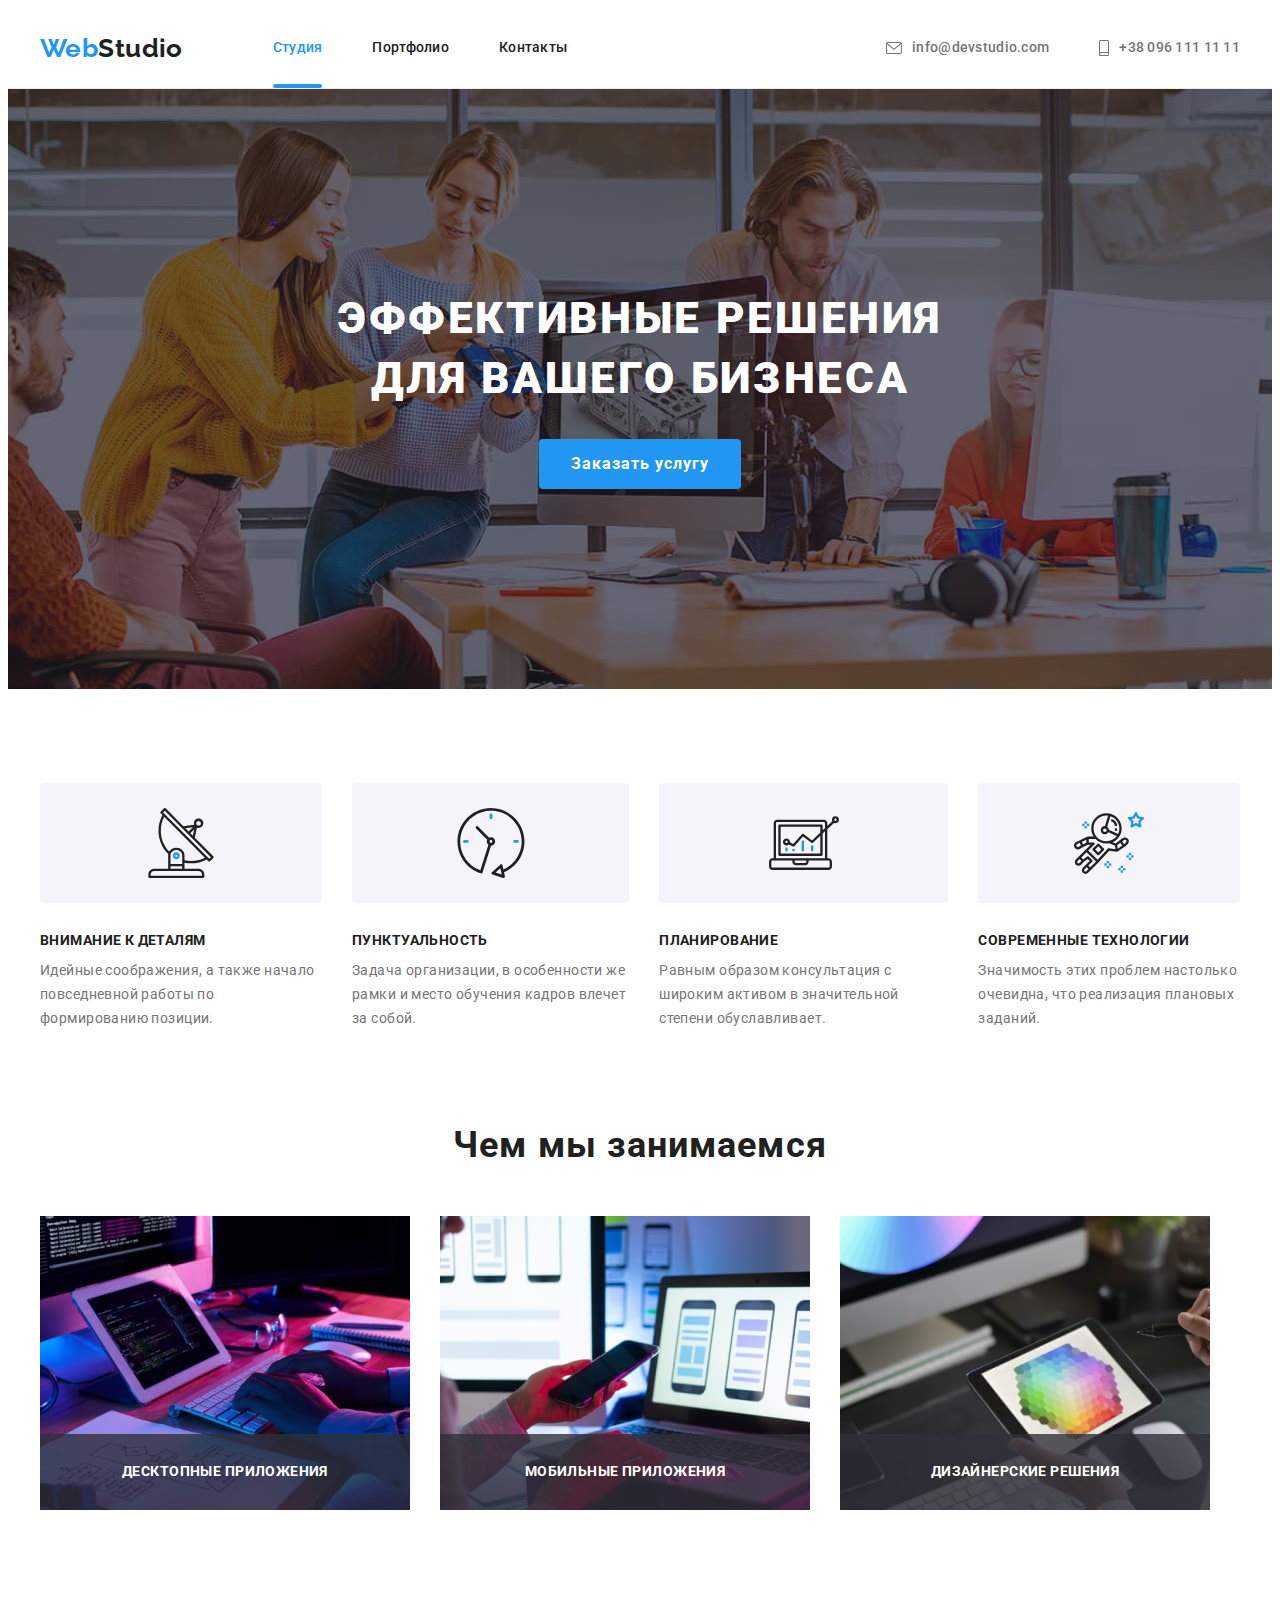
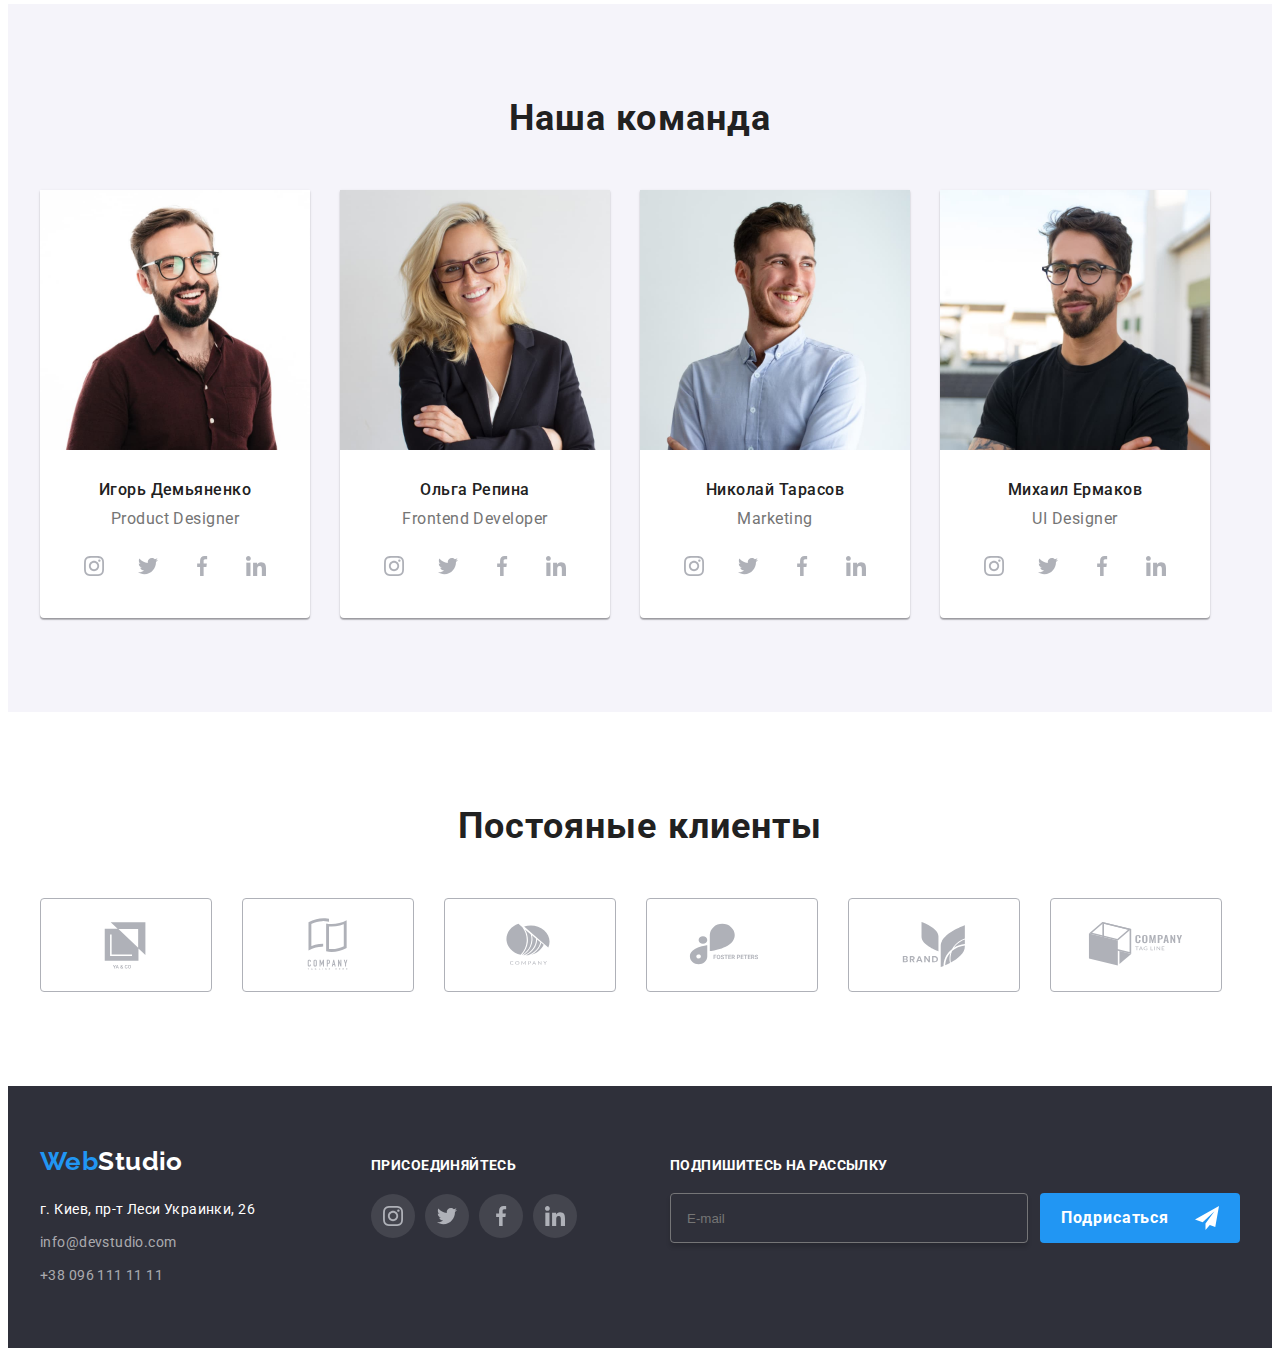
==== index.html @ 104483af "Updated SASS" ====
<!DOCTYPE html>
<html lang="ru">

<head>
	<link rel="preconnect" href="https://fonts.googleapis.com" />
	<link rel="preconnect" href="https://fonts.gstatic.com" crossorigin />
	<link href="https://fonts.googleapis.com/css2?family=Raleway:wght@700&family=Roboto:wght@400;500;700;900&display=swap"
		rel="stylesheet" />
	<meta charset="UTF-8" />
	<meta http-equiv="X-UA-Compatible" content="IE=edge" />
	<meta name="viewport" content="width=device-width, initial-scale=1.0" />
	<link rel="stylesheet" href="https://cdnjs.cloudflare.com/ajax/libs/modern-normalize/1.1.0/modern-normalize.min.css"
		integrity="sha512-wpPYUAdjBVSE4KJnH1VR1HeZfpl1ub8YT/NKx4PuQ5NmX2tKuGu6U/JRp5y+Y8XG2tV+wKQpNHVUX03MfMFn9Q=="
		crossorigin="anonymous" referrerpolicy="no-referrer" />
	<title>WebStudio</title>
	<link rel="stylesheet" href="./css/main.min.css">
</head>

<body>
	<div class="wrapper">
		<header class="header">
			<div class="container header-container">
				<nav class="nav">
					<a class="logo" href="./index.html" lang="en"><span class="accent">Web</span>Studio</a>
					<ul class="nav-list list">
						<li class="nav-item"><a href="./index.html" class="nav-link link current">Студия</a></li>
						<li class="nav-item"><a href="./portfolio.html" class="nav-link link">Портфолио</a></li>
						<li class="nav-item"><a href="" class="nav-link link">Контакты</a></li>
					</ul>
				</nav>
				<ul class="contact-list list">
					<li class="contact-item">


						<a href="mailto:info@devstudio.com" class="contact-link link">
							<svg class="icon icon-contact icon-contact-envelope">
								<use href="./img/SVG/symbol-defs.svg#icon-envelope"></use>
							</svg>
							info@devstudio.com</a>


					</li>
					<li class="contact-item">

						<a href="tel:+380961111111" class="contact-link link">
							<svg class="icon icon-contact icon-contact-smartphone">
								<use href="./img/SVG/symbol-defs.svg#icon-smartphone"></use>
							</svg>
							+38 096 111 11 11</a>


					</li>
				</ul>
			</div>
		</header>
		<main>
			<section class="hero ">
				<h1 class="hero-title">Эффективные решения
					для вашего бизнеса</h1>
				<button type="button" class="hero-button" data-modal-open>Заказать услугу</button>
			</section>
			<section class=" section">
				<div class="container">
					<h2 class="advantages-title visually-hidden">Наши преимущества</h2>
					<ul class="list advantages-list">
						<li class="advantages-item">
							<div class="advantages-icon-container">
								<svg class="icon icon-advantages">
									<use href="./img/SVG/symbol-defs.svg#icon-antenna-1"></use>
								</svg>
							</div>
							<h3 class="advantages-item-title">Внимание к деталям</h3>
							<p class="advantages-text">
								Идейные соображения, а также начало повседневной работы по формированию позиции.
							</p>
						</li>
						<li class="advantages-item">
							<div class="advantages-icon-container">
								<svg class="icon icon-advantages">
									<use href="./img/SVG/symbol-defs.svg#icon-clock-1"></use>
								</svg>
							</div>
							<h3 class="advantages-item-title">Пунктуальность</h3>
							<p class="advantages-text">
								Задача организации, в особенности же рамки и место обучения кадров влечет за собой.
							</p>
						</li>
						<li class="advantages-item">
							<div class="advantages-icon-container">
								<svg class="icon icon-advantages">
									<use href="./img/SVG/symbol-defs.svg#icon-diagram-1"></use>
								</svg>
							</div>
							<h3 class="advantages-item-title">Планирование</h3>
							<p class="advantages-text">
								Равным образом консультация с широким активом в значительной степени обуславливает.
							</p>
						</li>
						<li class="advantages-item">
							<div class="advantages-icon-container">
								<svg class="icon icon-advantages">
									<use href="./img/SVG/symbol-defs.svg#icon-astronaut-1"></use>
								</svg>
							</div>
							<h3 class="advantages-item-title">Современные технологии</h3>
							<p class="advantages-text">
								Значимость этих проблем настолько очевидна, что реализация плановых заданий.
							</p>
						</li>
					</ul>
				</div>
			</section>
			<section class="ocupation section">
				<div class="container">
					<h2 class="ocupation-title">Чем мы занимаемся</h2>
					<ul class="ocupation-list list">
						<li class="ocupation-item-title">
							<a href="#!" class="ocupation-link"><img src="./img/img1.jpg" alt="Работает за компютером"
									width="370" /></a>
							<p class="ocupation-link-text">Десктопные приложения</p>
						</li>
						<li class="ocupation-item-title">
							<a href="#!" class="ocupation-link"><img src="./img/img2.jpg" alt="Выбирает дизайн мобильного приложения"
									width="370" /></a>
							<p class="ocupation-link-text">Мобильные приложения</p>

						</li>
						<li class="ocupation-item-title">
							<a href="#!" class="ocupation-link"><img src="./img/img3.jpg" alt="Выбирает цвет в палитре"
									width="370" /></a>
							<p class="ocupation-link-text">Дизайнерские решения</p>

						</li>
					</ul>
				</div>
			</section>
			<section class="team section">
				<div class="container ">
					<h2 class="team-title">Наша команда</h2>
					<ul class="team-list list">
						<li class="team-item">
							<img src="./img/ihor.jpg" alt="Фото Игоря Демьяненко" width="270" />
							<div class="team-item-text-container">
								<h3 class="team-item-title">Игорь Демьяненко</h3>
								<p class="team-item-text">Product Designer</p>
								<ul class="social-links-list">
									<li class="social-links-item">
										<a href="#!" class="social-link">
											<svg class="icon icon-social-links" width=" 20" height="20">
												<use href="./img/SVG/symbol-defs.svg#icon-instagram-1"></use>
											</svg>
										</a>
									</li>
									<li class="social-links-item">
										<a href="#!" class="social-link">
											<svg class="icon icon-social-links" width=" 20" height="20">
												<use href="./img/SVG/symbol-defs.svg#icon-twitter-1"></use>
											</svg>
										</a>
									</li>
									<li class="social-links-item">
										<a href="#!" class="social-link">
											<svg class="icon icon-social-links" width=" 20" height="20">
												<use href="./img/SVG/symbol-defs.svg#icon-facebook-1"></use>
											</svg>
										</a>
									</li>
									<li class="social-links-item">
										<a href="#!" class="social-link">
											<svg class="icon icon-social-links" width=" 20" height="20">
												<use href="./img/SVG/symbol-defs.svg#icon-linkedin-1"></use>
											</svg>
										</a>
									</li>
								</ul>
							</div>
						</li>
						<li class="team-item">
							<img src="./img/olga.jpg" alt="Фото Ольги Репиной" width="270" />
							<div class="team-item-text-container">
								<h3 class="team-item-title">Ольга Репина</h3>
								<p class="team-item-text">Frontend Developer</p>
								<ul class="social-links-list">
									<li class="social-links-item">
										<a href="#!" class="social-link">
											<svg class="icon icon-social-links" width=" 20" height="20">
												<use href="./img/SVG/symbol-defs.svg#icon-instagram-1"></use>
											</svg>
										</a>
									</li>
									<li class="social-links-item">
										<a href="#!" class="social-link">
											<svg class="icon icon-social-links" width=" 20" height="20">
												<use href="./img/SVG/symbol-defs.svg#icon-twitter-1"></use>
											</svg>
										</a>
									</li>
									<li class="social-links-item">
										<a href="#!" class="social-link">
											<svg class="icon icon-social-links" width=" 20" height="20">
												<use href="./img/SVG/symbol-defs.svg#icon-facebook-1"></use>
											</svg>
										</a>
									</li>
									<li class="social-links-item">
										<a href="#!" class="social-link">
											<svg class="icon icon-social-links" width=" 20" height="20">
												<use href="./img/SVG/symbol-defs.svg#icon-linkedin-1"></use>
											</svg>
										</a>
									</li>
								</ul>
							</div>
						</li>
						<li class="team-item">
							<img src="./img/nikola.jpg" alt="Фото Николая Тарасова" width="270" />
							<div class="team-item-text-container">
								<h3 class="team-item-title">Николай Тарасов</h3>
								<p class="team-item-text">Marketing</p>
								<ul class="social-links-list">
									<li class="social-links-item">
										<a href="#!" class="social-link">
											<svg class="icon icon-social-links" width=" 20" height="20">
												<use href="./img/SVG/symbol-defs.svg#icon-instagram-1"></use>
											</svg>
										</a>
									</li>
									<li class="social-links-item">
										<a href="#!" class="social-link">
											<svg class="icon icon-social-links" width=" 20" height="20">
												<use href="./img/SVG/symbol-defs.svg#icon-twitter-1"></use>
											</svg>
										</a>
									</li>
									<li class="social-links-item">
										<a href="#!" class="social-link">
											<svg class="icon icon-social-links" width=" 20" height="20">
												<use href="./img/SVG/symbol-defs.svg#icon-facebook-1"></use>
											</svg>
										</a>
									</li>
									<li class="social-links-item">
										<a href="#!" class="social-link">
											<svg class="icon icon-social-links" width=" 20" height="20">
												<use href="./img/SVG/symbol-defs.svg#icon-linkedin-1"></use>
											</svg>
										</a>
									</li>
								</ul>
							</div>
						</li>
						<li class="team-item">
							<img src="./img/mihail.jpg" alt="Фото Михаила Ермакова" width="270" />
							<div class="team-item-text-container">
								<h3 class="team-item-title">Михаил Ермаков</h3>
								<p class="team-item-text">UI Designer</p>
								<ul class="social-links-list">
									<li class="social-links-item">
										<a href="#!" class="social-link">
											<svg class="icon icon-social-links" width=" 20" height="20">
												<use href="./img/SVG/symbol-defs.svg#icon-instagram-1"></use>
											</svg>
										</a>
									</li>
									<li class="social-links-item">
										<a href="#!" class="social-link">
											<svg class="icon icon-social-links" width=" 20" height="20">
												<use href="./img/SVG/symbol-defs.svg#icon-twitter-1"></use>
											</svg>
										</a>
									</li>
									<li class="social-links-item">
										<a href="#!" class="social-link">
											<svg class="icon icon-social-links" width=" 20" height="20">
												<use href="./img/SVG/symbol-defs.svg#icon-facebook-1"></use>
											</svg>
										</a>
									</li>
									<li class="social-links-item">
										<a href="#!" class="social-link">
											<svg class="icon icon-social-links" width=" 20" height="20">
												<use href="./img/SVG/symbol-defs.svg#icon-linkedin-1"></use>
											</svg>
										</a>
									</li>
								</ul>
							</div>
						</li>
					</ul>
				</div>
			</section>
			<section class="section clients">
				<div class="container">
					<h2 class="clients-title">Постояные клиенты</h2>
					<ul class="clients-list">
						<li class="clients-list-item">
							<a href="#!" class="clients-link">
								<svg class="icon icon-clients">
									<use href="./img/SVG/symbol-defs.svg#icon-Logo1"></use>
								</svg>
							</a>
						</li>
						<li class="clients-list-item">
							<a href="#!" class="clients-link">
								<svg class="icon icon-clients">
									<use href="./img/SVG/symbol-defs.svg#icon-Logo2"></use>
								</svg>
							</a>
						</li>
						<li class="clients-list-item">
							<a href="#!" class="clients-link">
								<svg class="icon icon-clients">
									<use href="./img/SVG/symbol-defs.svg#icon-Logo3"></use>
								</svg>
							</a>
						</li>
						<li class="clients-list-item">
							<a href="#!" class="clients-link">
								<svg class="icon icon-clients">
									<use href="./img/SVG/symbol-defs.svg#icon-Logo4"></use>
								</svg>
							</a>
						</li>
						<li class="clients-list-item">
							<a href="#!" class="clients-link">
								<svg class="icon icon-clients">
									<use href="./img/SVG/symbol-defs.svg#icon-Logo5"></use>
								</svg>
							</a>
						</li>
						<li class="clients-list-item">
							<a href="#!" class="clients-link">
								<svg class="icon icon-clients">
									<use href="./img/SVG/symbol-defs.svg#icon-Logo6"></use>
								</svg>
							</a>
						</li>
					</ul>
				</div>
			</section>
		</main>
		<footer class="footer">
			<div class="container footer-container">
				<div class="footer_contacts">
					<a class="logo" href="./index.html" lang="en"><span class="accent">Web</span><span
							class="footer-logo">Studio</span></a>
					<address class="address">
						<ul class="address-list list">
							<li class="address-item">
								<a href="https://goo.gl/maps/FFWDa3F11SiFwjZ78" target="_blank" rel="noopener nofollow"
									class="link address-link address-link-white">г. Киев, пр-т Леси Украинки, 26</a>
							</li>
							<li class="address-item">
								<a href="mailto:info@devstudio.com" class="link address-link">info@devstudio.com</a>
							</li>
							<li class="address-item">
								<a href="tel:+380961111111" class="link address-link">+38 096 111 11 11</a>
							</li>
						</ul>
					</address>
				</div>
				<div class="join">
					<h2 class="join-title">Присоединяйтесь</h2>
					<ul class="join-list">
						<li class="join-list-item ">
							<a href="#!" class="social-link">
								<svg class="icon icon-social-links" width=" 20" height="20">
									<use href="./img/SVG/symbol-defs.svg#icon-instagram-1"></use>
								</svg>
							</a>
						</li>
						<li class="join-list-item ">
							<a href="#!" class="social-link">
								<svg class="icon icon-social-links" width=" 20" height="20">
									<use href="./img/SVG/symbol-defs.svg#icon-twitter-1"></use>
								</svg>
							</a>
						</li>
						<li class="join-list-item ">
							<a href="#!" class="social-link">
								<svg class="icon icon-social-links" width=" 20" height="20">
									<use href="./img/SVG/symbol-defs.svg#icon-facebook-1"></use>
								</svg>
							</a>
						</li>
						<li class="join-list-item ">
							<a href="#!" class="social-link">
								<svg class="icon icon-social-links" width=" 20" height="20">
									<use href="./img/SVG/symbol-defs.svg#icon-linkedin-1"></use>
								</svg>
							</a>
						</li>
					</ul>
				</div>
				<div class="subscribe">
					<h4 class="subscribe_text">Подпишитесь на рассылку</h4>
					<form class="subscribe_form">
						<label class="subscribe_label">
							<input type="email" class="subscribe_input" name="email" placeholder="E-mail">
							<button submit="" class="subscribe_button"><span>Подрисаться</span>
								<svg class="subscribe_button-icon" width=" 24" height="24">
									<use href="./img/SVG/symbol-defs.svg#icon-icon-send"></use>
								</svg>
							</button>
						</label>
					</form>
				</div>
			</div>
		</footer>
		<div class="backdrop is-hidden" data-modal>
			<div class="modal">
				<button type="button" class="modal-button" data-modal-close>
					<svg class="close-modal" width="30" height="30">
						<use href="./img/SVG/symbol-defs.svg#icon-close-modal">
						</use>
					</svg>
				</button>
				<form class="modal_form">
					<h4 class="modal_title">Оставьте свои данные, мы вам перезвоним</h4>
					<ul class="modal_list">
						<li class="modal_item">
							<label class="modal_label">
								Имя
								<input type="text" class="modal_input" name="name">
								<svg class="modal_button-icon" width="18" height="18">
									<use href="./img/SVG/symbol-defs.svg#icon-person"></use>
								</svg>
							</label>
						</li>
						<li class="modal_item">
							<label class="modal_label">
								Телефон
								<input type="tel" class="modal_input" name="phone">
								<svg class="modal_button-icon" width="18" height="18">
									<use href="./img/SVG/symbol-defs.svg#icon-phone"></use>
								</svg>
							</label>
						</li>
						<li class="modal_item">
							<label class="modal_label">
								Почта
								<input type="email" class="modal_input " name="email">
								<svg class="modal_button-icon" width="18" height="18">
									<use href="./img/SVG/symbol-defs.svg#icon-email"></use>
								</svg>
							</label>
						</li>
						<li class="modal_item">
							<label class="modal_label">
								Комментарий
								<textarea class="modal_textarea" name="comment" cols="30" rows="10"
									placeholder="Введите текст"></textarea>
							</label>
						</li>
					</ul>
					<label class="modal_label-checkbox">
						<span class="checkbox_span">Соглашаюсь с рассылкой и принимаю <a
								href="https://docs.emmet.io/cheatsheet-a5.pdf" class="modal_link">Условия
								договора</a></span>
						<input type="checkbox" class="modal_checkbox">
						<span class="checkbox_icon">
						</span>
					</label>
					<div class="modal_submit-wrapper"><input class="modal_submit" type="submit" value="Отправить"></div>
				</form>
			</div>
		</div>
		<script src="./js/modal.js"></script>
	</div>
</body>

</html>
---- css/main.min.css ----
:root{--primary-text-color: #757575;--secondary-text-color: #ffffff;--title-text-color: #212121;--primary-bg-color: #ffffff;--secondary-bg-color: #f5f4fa;--footer-bg-color: #2f303a;--accent-color: #2196f3}.visually-hidden{position:absolute;width:1px;height:1px;margin:-1px;border:0;padding:0;white-space:nowrap;clip-path:inset(100%);clip:rect(0 0 0 0);overflow:hidden}h1,h2,h3,h4,p{margin:0}ul{list-style:none;margin:0;padding:0}img{display:block;max-width:100%;height:auto}body{font-family:Roboto, sans-serif;font-size:14px;line-height:1.71;letter-spacing:0.03em;background-color:var(--primary-bg-color);color:var(--primary-text-color)}.wrapper{min-height:100%;overflow:hidden;display:flex;flex-direction:column}.section{padding-bottom:94px;padding-top:94px}.container{width:1200px;padding:0 15px;margin:0 auto;box-sizing:content-box}.backdrop{position:fixed;top:0;left:0;width:100%;height:100%;background-color:rgba(0,0,0,0.2);opacity:1;transition:opacity 250ms cubic-bezier(0.4, 0, 0.2, 1)}.backdrop.is-hidden{opacity:0;pointer-events:none}.backdrop.is-hidden .modal{transform:translate(-50%, -50%) scale(1.2)}.modal{position:absolute;left:50%;top:50%;width:528px;padding:40px;box-shadow:0px 1px 3px rgba(0,0,0,0.12),0px 1px 1px rgba(0,0,0,0.14),0px 2px 1px rgba(0,0,0,0.2);border-radius:4px;background-color:var(--primary-bg-color);transform:translate(-50%, -50%) scale(1);transition:transform 250ms cubic-bezier(0.4, 0, 0.2, 1)}.modal-button{position:absolute;top:8px;right:8px;padding:0;border:none;font-size:0;border-radius:50%;cursor:pointer;stroke:black;stroke-opacity:0.1;background-color:white;transition:background-color 250ms cubic-bezier(0.4, 0, 0.2, 1)}.modal-button:hover,.modal-button:focus{stroke:black;stroke-opacity:0.1;background-color:var(--accent-color);box-shadow:0px 1px 3px rgba(0,0,0,0.12),0px 1px 1px rgba(0,0,0,0.14),0px 2px 1px rgba(0,0,0,0.2)}.modal_title{font-size:20px;line-height:1.15;text-align:center;letter-spacing:0.03em;color:var(--title-text-color);margin-bottom:12px}.modal_item:not(:last-child){margin-bottom:10px}.modal_label{position:relative;display:flex;flex-direction:column}.modal_input{height:40px;border:1px solid rgba(33,33,33,0.2);border-radius:4px;padding:11px;padding-left:40px;outline:none}.modal_label:focus-within .modal_button-icon{fill:var(--accent-color)}.modal_input:focus{border-color:var(--accent-color)}.modal_button-icon{position:absolute;left:12px;bottom:11px}.modal_textarea{resize:none;outline:none;height:120px;border:1px solid rgba(33,33,33,0.2);border-radius:4px;padding:12px 16px}.modal_textarea:focus{border-color:var(--accent-color)}.modal_list{margin-bottom:20px}.modal_link{text-decoration:none;color:var(--accent-color);cursor:pointer;transition:color 250ms cubic-bezier(0.4, 0, 0.2, 1)}.modal_link:hover,.modal_link:focus{color:#188ce8;text-decoration:underline}.modal_label-checkbox{position:relative;display:flex;flex-direction:row-reverse;justify-content:center;align-items:center;margin-bottom:30px}.modal_checkbox{-moz-appearance:none;-webkit-appearance:none;appearance:none}.checkbox_span{margin-left:10px;font-family:'Roboto';font-style:normal;font-weight:400;font-size:14px;line-height:24px;letter-spacing:0.03em;color:#757575}.checkbox_icon{width:15px;height:15px;border:2px solid black;border-radius:2px}.modal_checkbox:checked+.checkbox_icon{border:transparent;background-color:var(--accent-color);background-image:url(../img/SVG/SVG/icon_check.svg)}.modal_submit-wrapper{display:flex;justify-content:center}.modal_submit{font-family:'Roboto';font-style:normal;font-weight:700;font-size:16px;line-height:1.89;letter-spacing:0.06em;width:200px;border:none;color:white;border-radius:4px;padding:10px;text-align:center;transition:background-color 250ms cubic-bezier(0.4, 0, 0.2, 1);background-color:var(--accent-color);cursor:pointer}.modal_submit:focus,.modal_submit:hover{background-color:#188ce8}.logo{font-family:Raleway, sans-serif;font-weight:700;font-size:26px;line-height:1.19;text-decoration:none;color:var(--title-text-color)}.nav-item{position:relative}.current::after{position:absolute;bottom:0;content:'';display:block;height:4px;width:100%;border-radius:2px;background-color:var(--accent-color)}.accent{color:var(--accent-color)}.list{list-style:none}.link{text-decoration:none;color:var(--title-text-color)}.header{border-bottom:1px solid #ececec}.header-container{display:flex;justify-content:center}.nav,.nav-list,.contact-list{display:flex;align-items:center}.nav-list{margin-left:90px}.contact-list{margin-left:auto}.contact-item+.contact-item{margin-left:50px}.nav-item a{display:flex;padding-top:32px;padding-bottom:32px}.nav-item+.nav-item{margin-left:50px}.nav-link:hover,.nav-link:focus{color:var(--accent-color)}.icon-contact{margin-right:10px;fill:currentColor}.icon-contact-envelope{width:16px;height:12px}.icon-contact-smartphone{width:10px;height:16px}.contact-item::before:hover{fill:#188ce8}.contact-link{display:flex;align-items:center}.contact-link:hover,.contact-link:focus{color:var(--accent-color)}.nav-link.current{color:var(--accent-color)}.nav-link,.contact-link{font-weight:500;font-size:14px;line-height:1.14;letter-spacing:0.02em;color:var(--title-text-color);transition:color 250ms cubic-bezier(0.4, 0, 0.2, 1)}.contact-list a{font-weight:500;font-size:14px;line-height:1.14;letter-spacing:0.02em;color:var(--primary-text-color)}.hero{display:flex;flex-direction:column;justify-content:center;align-items:center;text-align:center;background-image:linear-gradient(rgba(47,48,58,0.4), rgba(47,48,58,0.4)),url(../img/Hero/hero-bg.jpg);background-repeat:no-repeat;background-size:cover;background-position:center;max-width:1600px;height:600px;margin-left:auto;margin-right:auto;background-color:var(--footer-bg-color)}.hero-title{width:696px;margin-bottom:30px;font-weight:900;font-size:44px;line-height:1.36;text-align:center;letter-spacing:0.06em;text-transform:uppercase;color:var(--secondary-text-color)}.hero-button{display:flex;font-family:Roboto, sans-serif;font-weight:700;font-size:16px;line-height:1.87;letter-spacing:0.06em;transition:background-color 250ms cubic-bezier(0.4, 0, 0.2, 1);background-color:var(--accent-color);color:var(--secondary-text-color);border-radius:4px;padding:10px 32px;border:transparent;cursor:pointer}.hero-button:focus,.hero-button:hover{background-color:#188ce8}.advantages-list{display:flex}.advantages-item+.advantages-item{margin-left:30px}.advantages-item-title{margin-bottom:10px;font-weight:700;font-size:14px;line-height:1.14;letter-spacing:0.03em;text-transform:uppercase;color:var(--title-text-color)}.icon-advantages{width:70px;height:70px}.advantages-icon-container{margin-bottom:30px;padding:25px auto;display:flex;height:120px;background-color:#f5f4fa;border-radius:4px;justify-content:center;align-items:center}.ocupation{padding-top:0}.ocupation-title{font-weight:700;font-size:36px;line-height:1.16;text-align:center;letter-spacing:0.03em;color:var(--title-text-color)}.ocupation-item-title{position:relative}.ocupation-link-text{position:absolute;bottom:0;width:100%;display:flex;justify-content:center;align-items:center;height:76px;font-weight:700;font-size:14px;line-height:1.14;letter-spacing:0.03em;text-transform:uppercase;color:var(--secondary-text-color);background-color:rgba(47,48,58,0.8)}.ocupation-list{display:flex;margin-top:50px}.ocupation-item-title+.ocupation-item-title{margin-left:30px}.team{background-color:var(--secondary-bg-color)}.team-title{color:var(--title-text-color);font-weight:700;font-size:36px;line-height:1.16;text-align:center;letter-spacing:0.03em}.team-list{display:flex;margin-top:50px}.team-item{background-color:#fff;box-shadow:0px 1px 3px rgba(0,0,0,0.12),0px 1px 1px rgba(0,0,0,0.14),0px 2px 1px rgba(0,0,0,0.2);border-radius:0px 0px 4px 4px}.team-item-text-container{padding-top:30px;padding-bottom:30px}.team-item+.team-item{margin-left:30px}.team-item-title{color:var(--title-text-color);font-weight:500;font-size:16px;line-height:1.19;letter-spacing:0.03em;text-align:center}.team-item-text{margin-top:10px;font-size:16px;line-height:1.19;letter-spacing:0.03em;text-align:center}.social-links-list{display:flex;margin-top:16px;justify-content:center}.social-links-item+.social-links-item{margin-left:10px}.social-link{font-size:0;display:flex;justify-content:center;align-items:center;border-radius:50%;width:44px;height:44px;fill:#afb1b8;transition:fill 250ms cubic-bezier(0.4, 0, 0.2, 1),background-color 250ms cubic-bezier(0.4, 0, 0.2, 1)}.social-link:hover,.social-link:focus{background-color:var(--accent-color);fill:#ffffff}.clients-list{display:flex;margin-top:50px}.clients-list-item{align-items:center;justify-content:center}.clients-list-item+.clients-list-item{margin-left:30px}.clients-link{display:flex;justify-content:center;align-items:center;fill:#afb1b8;width:170px;height:92px;border:1px solid #afb1b8;border-radius:4px;transition:border 250ms cubic-bezier(0.4, 0, 0.2, 1),fill 250ms cubic-bezier(0.4, 0, 0.2, 1)}.clients-link:hover,.clients-link:focus{border:1px solid #2196f3;fill:var(--accent-color)}.clients-title{color:var(--title-text-color);font-weight:700;font-size:36px;line-height:1.16;text-align:center;letter-spacing:0.03em}.icon-clients{width:106px;height:60px}.footer{background-color:var(--footer-bg-color);padding:60px 0}.footer-logo{color:var(--secondary-text-color)}.footer_contacts{flex-grow:1}.footer-container{display:flex;align-items:baseline}.join{margin-left:70px}.join-title{font-weight:700;font-size:14px;line-height:1.14;letter-spacing:0.03em;text-transform:uppercase;color:var(--secondary-text-color)}.join-list{display:flex;margin-top:20px}.join-list-item+.join-list-item{margin-left:10px}.join-list-item{font-size:0;display:flex;justify-content:center;align-items:center;border-radius:50%;width:44px;height:44px;background-color:rgba(255,255,255,0.1)}.address{margin-top:20px}.address-list{display:flex;flex-direction:column}.address-item+.address-item{margin-top:9px}.address a{font-style:normal}.address-link{color:rgba(255,255,255,0.6);transition:color 250ms cubic-bezier(0.4, 0, 0.2, 1)}.address-link:hover,.address-link:focus{color:var(--accent-color)}.address-link-white{color:var(--secondary-text-color)}.subscribe{margin-left:93px}.subscribe_text{line-height:16px;letter-spacing:0.03em;text-transform:uppercase;color:#ffffff;margin-bottom:20px}.subscribe_label{position:relative;display:flex;width:570px;height:50px;fill:#ffffff}.subscribe_input{border-radius:4px;background-color:transparent;padding:15px 16px;border:1px solid rgba(138,138,138,0.767);flex:1 0 auto;box-shadow:0px 4px 4px rgba(0,0,0,0.15);color:#ffffff}.subscribe_button{display:flex;align-items:center;text-align:center;justify-content:space-evenly;font-family:'Roboto';font-style:normal;font-weight:700;font-size:16px;line-height:1.88;letter-spacing:0.06em;padding:10px;min-width:200px;border-radius:4px;border:none;margin-left:12px;color:#ffffff;background-color:var(--accent-color);transition:color 250ms cubic-bezier(0.4, 0, 0.2, 1)}.subscribe_button:hover,.subscribe_button:hover{background-color:#188ce8}.subscribe_button-icon{margin-left:15px}
/*# sourceMappingURL=main.min.css.map */
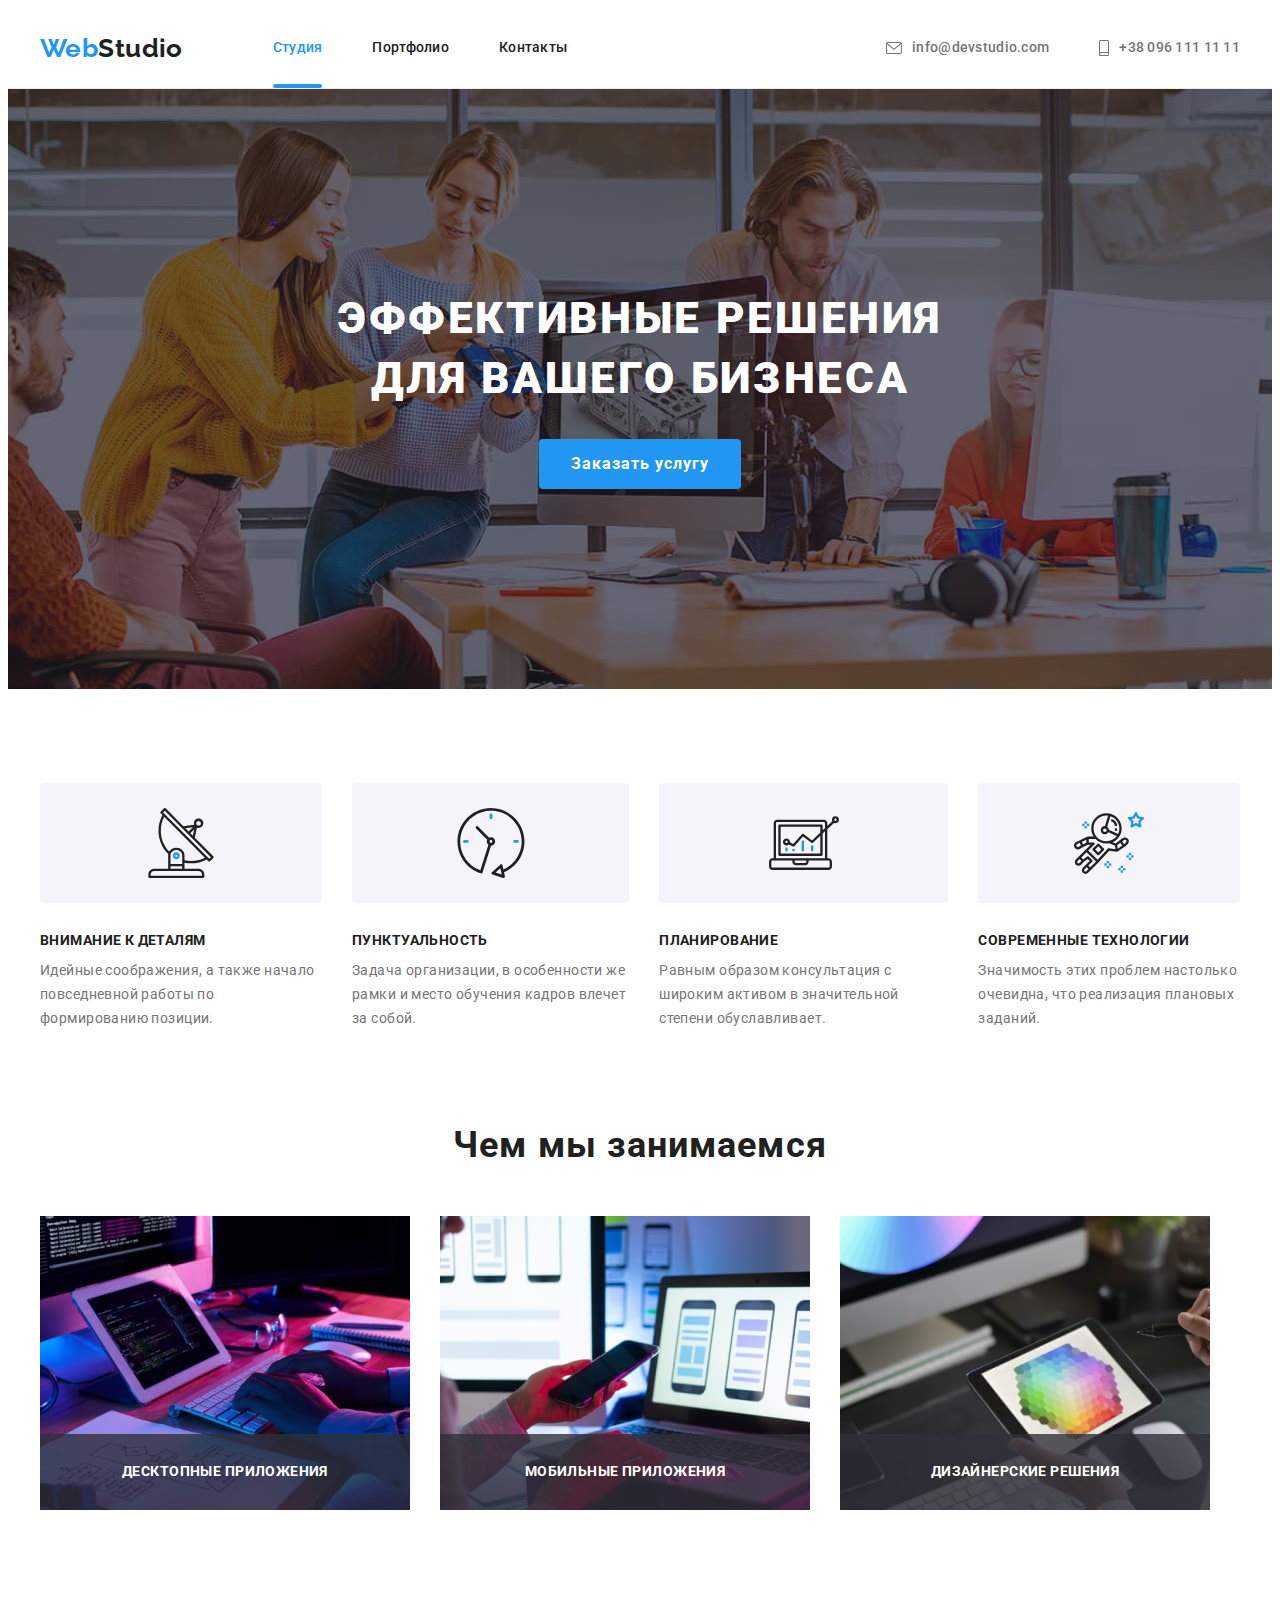
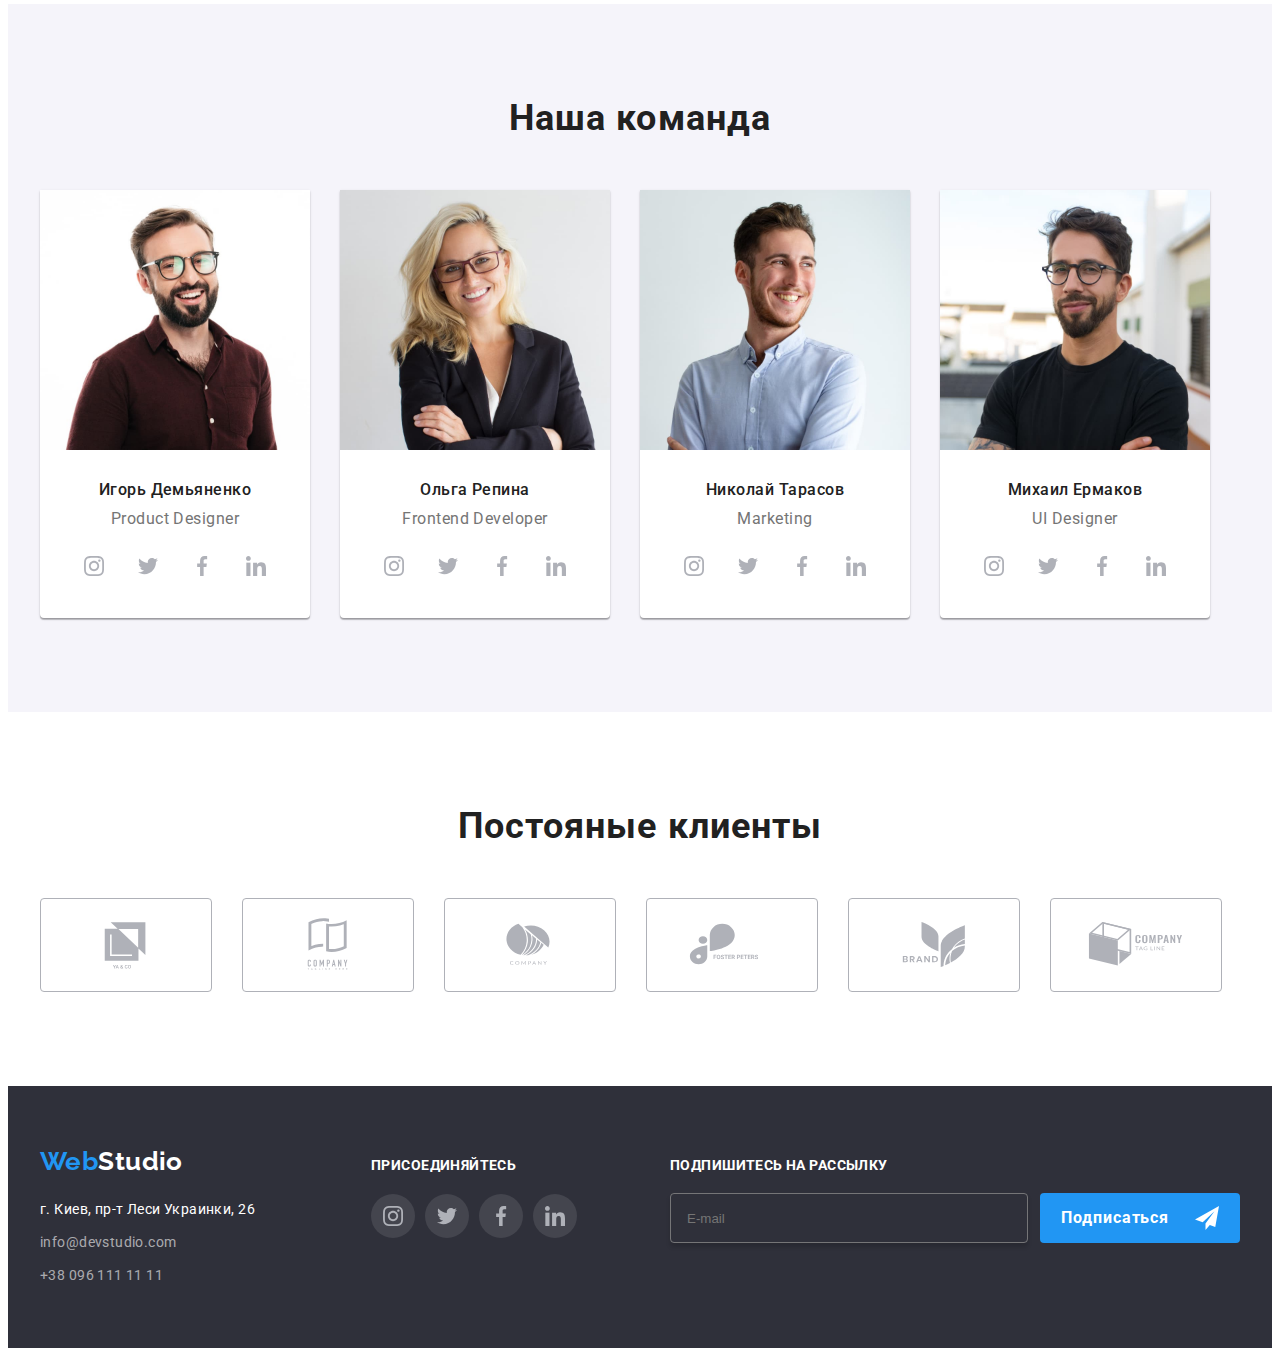
==== commit f4552a42: "subscribe button" ====
--- a/index.html
+++ b/index.html
@@ -397,7 +397,7 @@
 					<form class="subscribe_form">
 						<label class="subscribe_label">
 							<input type="email" class="subscribe_input" name="email" placeholder="E-mail">
-							<button submit="" class="subscribe_button"><span>Подрисаться</span>
+							<button submit="" class="subscribe_button"><span>Подписаться</span>
 								<svg class="subscribe_button-icon" width=" 24" height="24">
 									<use href="./img/SVG/symbol-defs.svg#icon-icon-send"></use>
 								</svg>
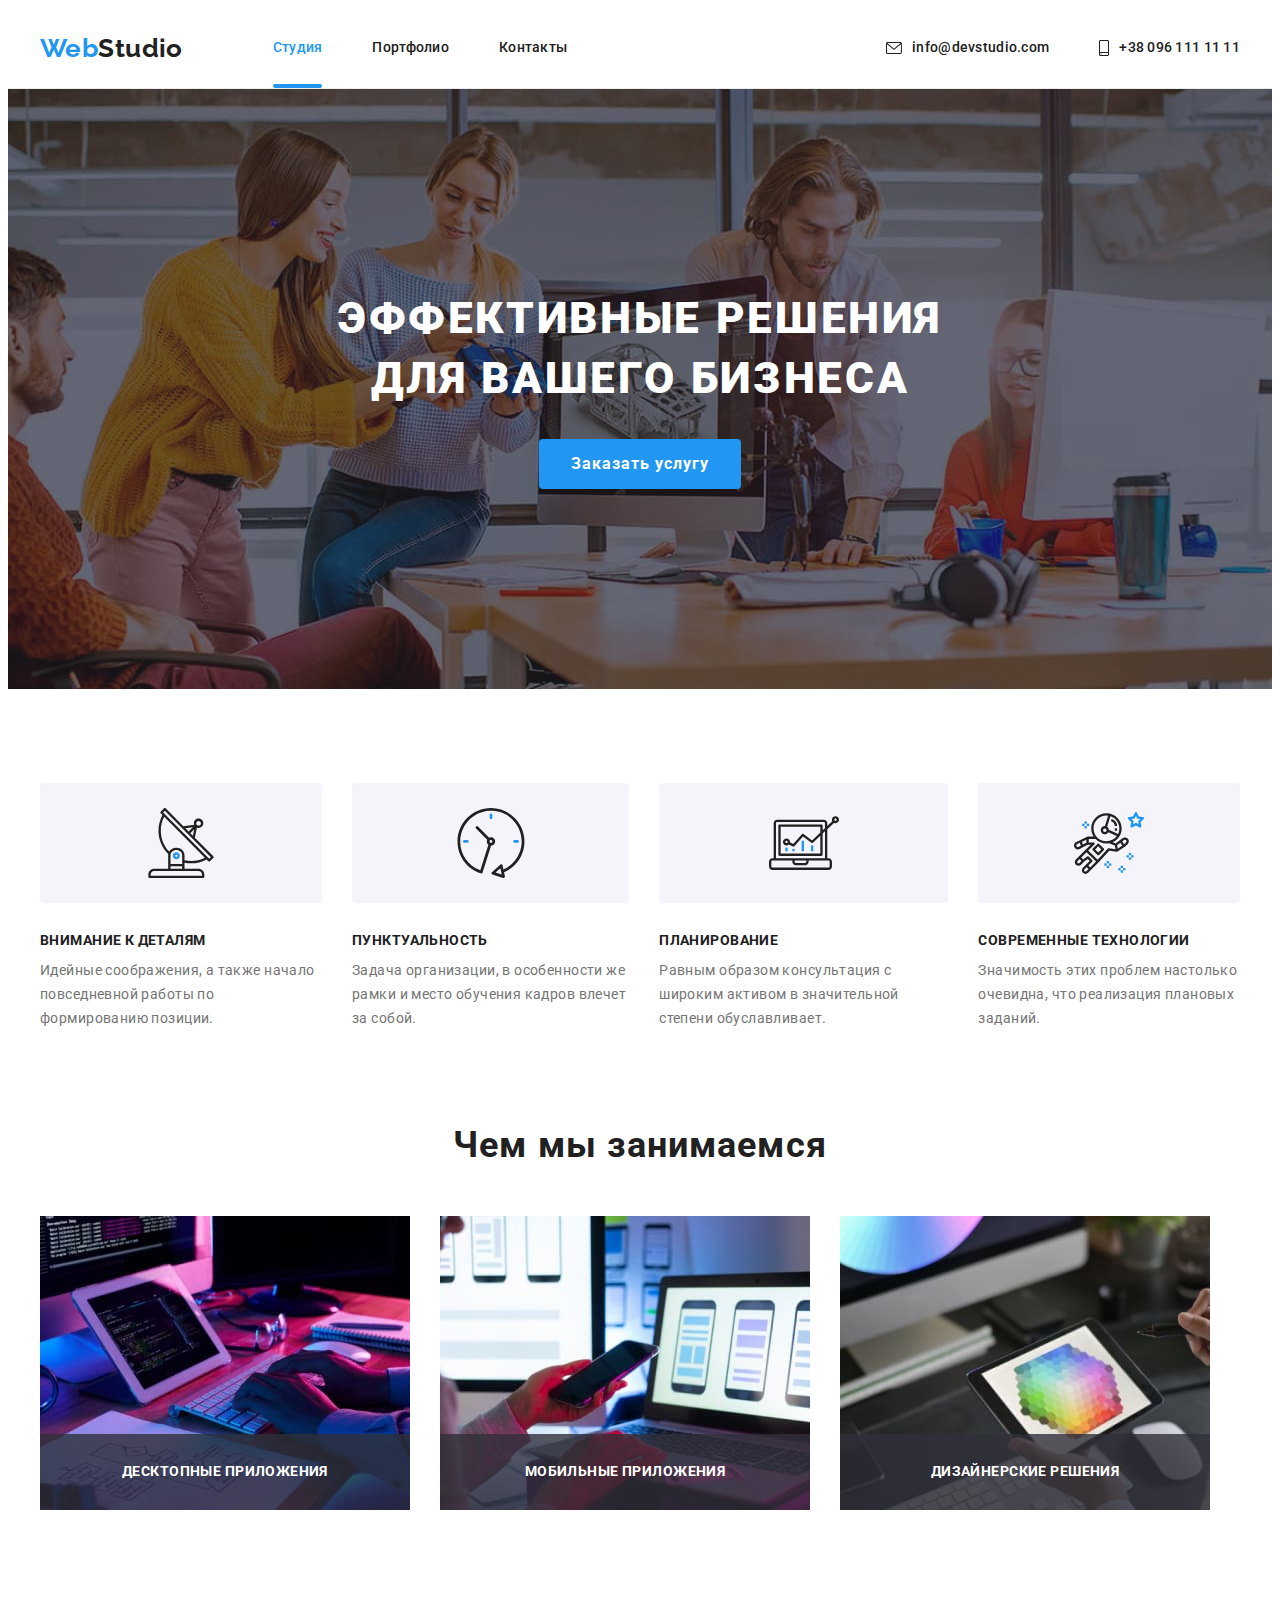
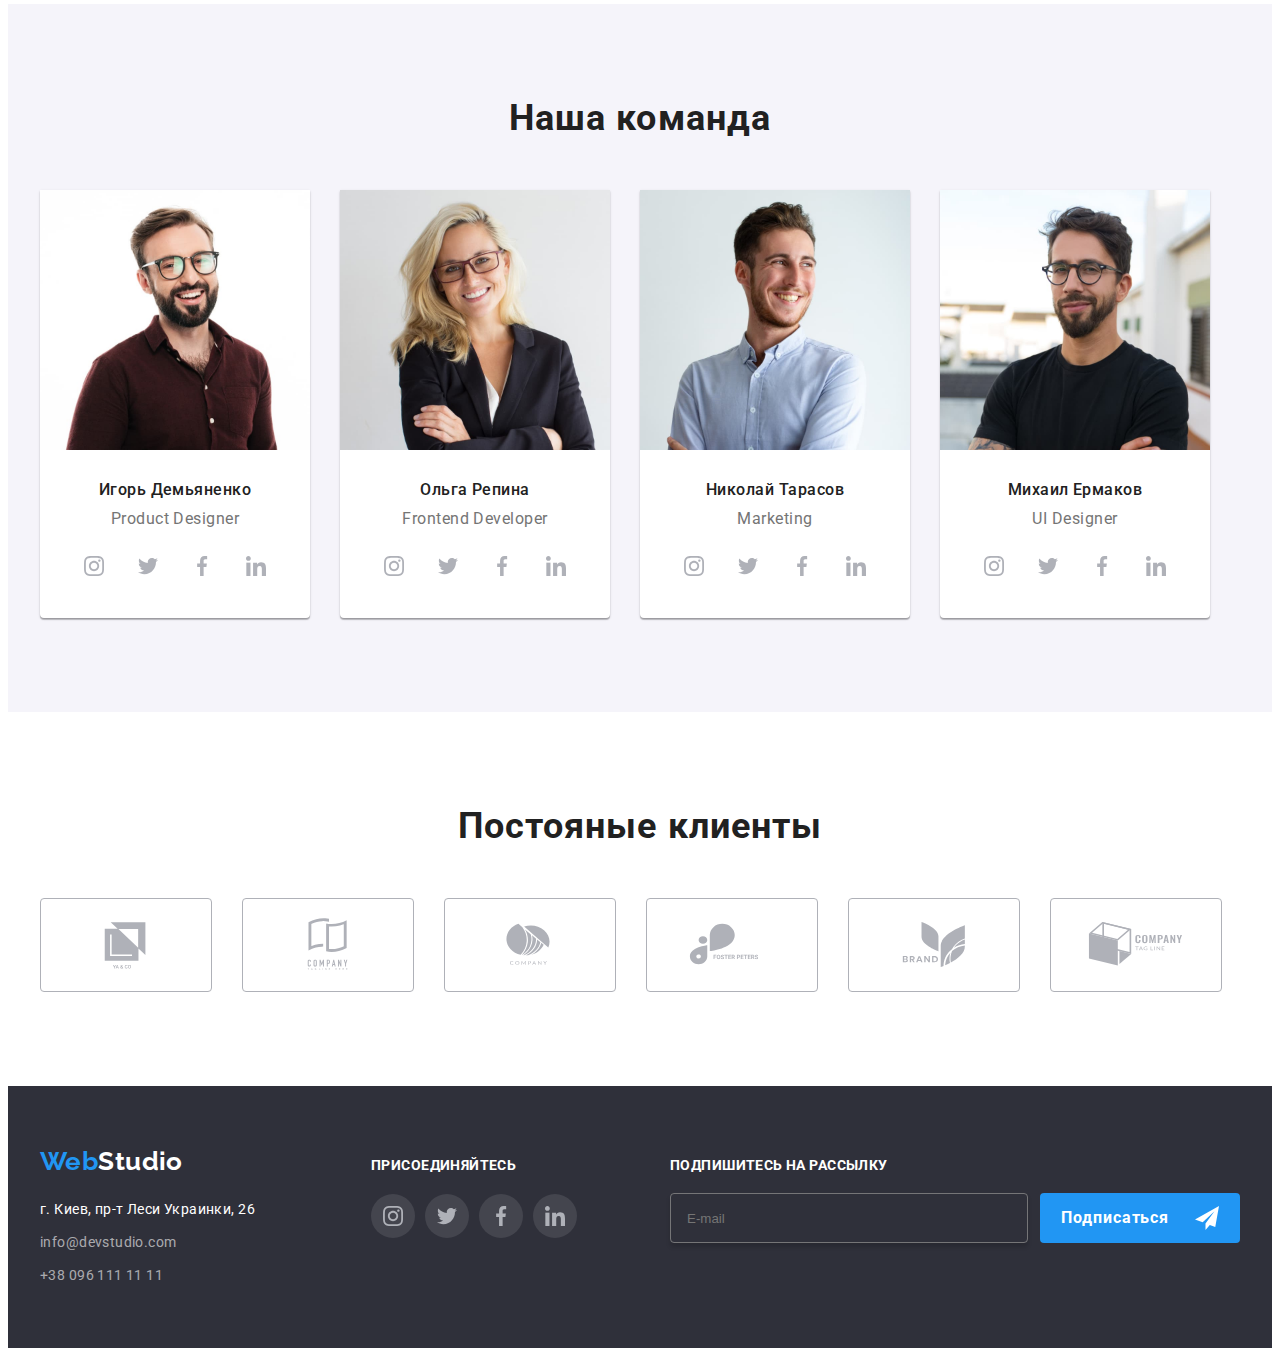
==== commit a0fb0d7a: "Updated SASS styles" ====
--- a/index.html
+++ b/index.html
@@ -17,456 +17,454 @@
 </head>
 
 <body>
-	<div class="wrapper">
-		<header class="header">
-			<div class="container header-container">
-				<nav class="nav">
-					<a class="logo" href="./index.html" lang="en"><span class="accent">Web</span>Studio</a>
-					<ul class="nav-list list">
-						<li class="nav-item"><a href="./index.html" class="nav-link link current">Студия</a></li>
-						<li class="nav-item"><a href="./portfolio.html" class="nav-link link">Портфолио</a></li>
-						<li class="nav-item"><a href="" class="nav-link link">Контакты</a></li>
-					</ul>
-				</nav>
-				<ul class="contact-list list">
-					<li class="contact-item">
-
-
-						<a href="mailto:info@devstudio.com" class="contact-link link">
-							<svg class="icon icon-contact icon-contact-envelope">
-								<use href="./img/SVG/symbol-defs.svg#icon-envelope"></use>
-							</svg>
-							info@devstudio.com</a>
-
-
-					</li>
-					<li class="contact-item">
-
-						<a href="tel:+380961111111" class="contact-link link">
-							<svg class="icon icon-contact icon-contact-smartphone">
-								<use href="./img/SVG/symbol-defs.svg#icon-smartphone"></use>
-							</svg>
-							+38 096 111 11 11</a>
-
-
-					</li>
-				</ul>
-			</div>
-		</header>
-		<main>
-			<section class="hero ">
-				<h1 class="hero-title">Эффективные решения
-					для вашего бизнеса</h1>
-				<button type="button" class="hero-button" data-modal-open>Заказать услугу</button>
-			</section>
-			<section class=" section">
-				<div class="container">
-					<h2 class="advantages-title visually-hidden">Наши преимущества</h2>
-					<ul class="list advantages-list">
-						<li class="advantages-item">
-							<div class="advantages-icon-container">
-								<svg class="icon icon-advantages">
-									<use href="./img/SVG/symbol-defs.svg#icon-antenna-1"></use>
-								</svg>
-							</div>
-							<h3 class="advantages-item-title">Внимание к деталям</h3>
-							<p class="advantages-text">
-								Идейные соображения, а также начало повседневной работы по формированию позиции.
-							</p>
+
+	<header class="header">
+		<div class="container header__container">
+			<nav class="header__nav nav">
+				<a class="nav__logo" href="./index.html" lang="en"><span class="accent">Web</span>Studio</a>
+				<ul class="nav__list list">
+					<li class="nav__item"><a href="./index.html" class="nav__link link current">Студия</a></li>
+					<li class="nav__item"><a href="./portfolio.html" class="nav__link link">Портфолио</a></li>
+					<li class="nav__item"><a href="" class="nav__link link">Контакты</a></li>
+				</ul>
+			</nav>
+			<ul class="header__contact-list contact-list list">
+				<li class="contact-list__item">
+
+					<a href="mailto:info@devstudio.com" class="contact-list__link link">
+						<svg class="link__icon link__icon-contact link__icon-contact-envelope">
+							<use href="./img/SVG/symbol-defs.svg#icon-envelope"></use>
+						</svg>
+						info@devstudio.com</a>
+
+				</li>
+				<li class="contact-list__item">
+
+					<a href="tel:+380961111111" class="contact-list__link link">
+						<svg class="link__icon link__icon-contact link__icon-contact-smartphone">
+							<use href="./img/SVG/symbol-defs.svg#icon-smartphone"></use>
+						</svg>
+						+38 096 111 11 11</a>
+
+
+				</li>
+			</ul>
+		</div>
+	</header>
+	<main>
+		<section class="hero ">
+			<h1 class="hero-title">Эффективные решения
+				для вашего бизнеса</h1>
+			<button type="button" class="hero-button" data-modal-open>Заказать услугу</button>
+		</section>
+		<section class="advantages section">
+			<div class="container">
+				<h2 class="advantages-title visually-hidden">Наши преимущества</h2>
+				<ul class="list advantages-list">
+					<li class="advantages-item">
+						<div class="advantages-icon-container">
+							<svg class="icon icon-advantages">
+								<use href="./img/SVG/symbol-defs.svg#icon-antenna-1"></use>
+							</svg>
+						</div>
+						<h3 class="advantages-item-title">Внимание к деталям</h3>
+						<p class="advantages-text">
+							Идейные соображения, а также начало повседневной работы по формированию позиции.
+						</p>
+					</li>
+					<li class="advantages-item">
+						<div class="advantages-icon-container">
+							<svg class="icon icon-advantages">
+								<use href="./img/SVG/symbol-defs.svg#icon-clock-1"></use>
+							</svg>
+						</div>
+						<h3 class="advantages-item-title">Пунктуальность</h3>
+						<p class="advantages-text">
+							Задача организации, в особенности же рамки и место обучения кадров влечет за собой.
+						</p>
+					</li>
+					<li class="advantages-item">
+						<div class="advantages-icon-container">
+							<svg class="icon icon-advantages">
+								<use href="./img/SVG/symbol-defs.svg#icon-diagram-1"></use>
+							</svg>
+						</div>
+						<h3 class="advantages-item-title">Планирование</h3>
+						<p class="advantages-text">
+							Равным образом консультация с широким активом в значительной степени обуславливает.
+						</p>
+					</li>
+					<li class="advantages-item">
+						<div class="advantages-icon-container">
+							<svg class="icon icon-advantages">
+								<use href="./img/SVG/symbol-defs.svg#icon-astronaut-1"></use>
+							</svg>
+						</div>
+						<h3 class="advantages-item-title">Современные технологии</h3>
+						<p class="advantages-text">
+							Значимость этих проблем настолько очевидна, что реализация плановых заданий.
+						</p>
+					</li>
+				</ul>
+			</div>
+		</section>
+		<section class="ocupation section">
+			<div class="container">
+				<h2 class="ocupation-title">Чем мы занимаемся</h2>
+				<ul class="ocupation-list list">
+					<li class="ocupation-item-title">
+						<a href="#!" class="ocupation-link"><img src="./img/img1.jpg" alt="Работает за компютером"
+								width="370" /></a>
+						<p class="ocupation-link-text">Десктопные приложения</p>
+					</li>
+					<li class="ocupation-item-title">
+						<a href="#!" class="ocupation-link"><img src="./img/img2.jpg" alt="Выбирает дизайн мобильного приложения"
+								width="370" /></a>
+						<p class="ocupation-link-text">Мобильные приложения</p>
+
+					</li>
+					<li class="ocupation-item-title">
+						<a href="#!" class="ocupation-link"><img src="./img/img3.jpg" alt="Выбирает цвет в палитре"
+								width="370" /></a>
+						<p class="ocupation-link-text">Дизайнерские решения</p>
+
+					</li>
+				</ul>
+			</div>
+		</section>
+		<section class="team section">
+			<div class="container ">
+				<h2 class="team-title">Наша команда</h2>
+				<ul class="team-list list">
+					<li class="team-item">
+						<img src="./img/ihor.jpg" alt="Фото Игоря Демьяненко" width="270" />
+						<div class="team-item-text-container">
+							<h3 class="team-item-title">Игорь Демьяненко</h3>
+							<p class="team-item-text">Product Designer</p>
+							<ul class="social-links-list">
+								<li class="social-links-item">
+									<a href="#!" class="social-link">
+										<svg class="icon icon-social-links" width=" 20" height="20">
+											<use href="./img/SVG/symbol-defs.svg#icon-instagram-1"></use>
+										</svg>
+									</a>
+								</li>
+								<li class="social-links-item">
+									<a href="#!" class="social-link">
+										<svg class="icon icon-social-links" width=" 20" height="20">
+											<use href="./img/SVG/symbol-defs.svg#icon-twitter-1"></use>
+										</svg>
+									</a>
+								</li>
+								<li class="social-links-item">
+									<a href="#!" class="social-link">
+										<svg class="icon icon-social-links" width=" 20" height="20">
+											<use href="./img/SVG/symbol-defs.svg#icon-facebook-1"></use>
+										</svg>
+									</a>
+								</li>
+								<li class="social-links-item">
+									<a href="#!" class="social-link">
+										<svg class="icon icon-social-links" width=" 20" height="20">
+											<use href="./img/SVG/symbol-defs.svg#icon-linkedin-1"></use>
+										</svg>
+									</a>
+								</li>
+							</ul>
+						</div>
+					</li>
+					<li class="team-item">
+						<img src="./img/olga.jpg" alt="Фото Ольги Репиной" width="270" />
+						<div class="team-item-text-container">
+							<h3 class="team-item-title">Ольга Репина</h3>
+							<p class="team-item-text">Frontend Developer</p>
+							<ul class="social-links-list">
+								<li class="social-links-item">
+									<a href="#!" class="social-link">
+										<svg class="icon icon-social-links" width=" 20" height="20">
+											<use href="./img/SVG/symbol-defs.svg#icon-instagram-1"></use>
+										</svg>
+									</a>
+								</li>
+								<li class="social-links-item">
+									<a href="#!" class="social-link">
+										<svg class="icon icon-social-links" width=" 20" height="20">
+											<use href="./img/SVG/symbol-defs.svg#icon-twitter-1"></use>
+										</svg>
+									</a>
+								</li>
+								<li class="social-links-item">
+									<a href="#!" class="social-link">
+										<svg class="icon icon-social-links" width=" 20" height="20">
+											<use href="./img/SVG/symbol-defs.svg#icon-facebook-1"></use>
+										</svg>
+									</a>
+								</li>
+								<li class="social-links-item">
+									<a href="#!" class="social-link">
+										<svg class="icon icon-social-links" width=" 20" height="20">
+											<use href="./img/SVG/symbol-defs.svg#icon-linkedin-1"></use>
+										</svg>
+									</a>
+								</li>
+							</ul>
+						</div>
+					</li>
+					<li class="team-item">
+						<img src="./img/nikola.jpg" alt="Фото Николая Тарасова" width="270" />
+						<div class="team-item-text-container">
+							<h3 class="team-item-title">Николай Тарасов</h3>
+							<p class="team-item-text">Marketing</p>
+							<ul class="social-links-list">
+								<li class="social-links-item">
+									<a href="#!" class="social-link">
+										<svg class="icon icon-social-links" width=" 20" height="20">
+											<use href="./img/SVG/symbol-defs.svg#icon-instagram-1"></use>
+										</svg>
+									</a>
+								</li>
+								<li class="social-links-item">
+									<a href="#!" class="social-link">
+										<svg class="icon icon-social-links" width=" 20" height="20">
+											<use href="./img/SVG/symbol-defs.svg#icon-twitter-1"></use>
+										</svg>
+									</a>
+								</li>
+								<li class="social-links-item">
+									<a href="#!" class="social-link">
+										<svg class="icon icon-social-links" width=" 20" height="20">
+											<use href="./img/SVG/symbol-defs.svg#icon-facebook-1"></use>
+										</svg>
+									</a>
+								</li>
+								<li class="social-links-item">
+									<a href="#!" class="social-link">
+										<svg class="icon icon-social-links" width=" 20" height="20">
+											<use href="./img/SVG/symbol-defs.svg#icon-linkedin-1"></use>
+										</svg>
+									</a>
+								</li>
+							</ul>
+						</div>
+					</li>
+					<li class="team-item">
+						<img src="./img/mihail.jpg" alt="Фото Михаила Ермакова" width="270" />
+						<div class="team-item-text-container">
+							<h3 class="team-item-title">Михаил Ермаков</h3>
+							<p class="team-item-text">UI Designer</p>
+							<ul class="social-links-list">
+								<li class="social-links-item">
+									<a href="#!" class="social-link">
+										<svg class="icon icon-social-links" width=" 20" height="20">
+											<use href="./img/SVG/symbol-defs.svg#icon-instagram-1"></use>
+										</svg>
+									</a>
+								</li>
+								<li class="social-links-item">
+									<a href="#!" class="social-link">
+										<svg class="icon icon-social-links" width=" 20" height="20">
+											<use href="./img/SVG/symbol-defs.svg#icon-twitter-1"></use>
+										</svg>
+									</a>
+								</li>
+								<li class="social-links-item">
+									<a href="#!" class="social-link">
+										<svg class="icon icon-social-links" width=" 20" height="20">
+											<use href="./img/SVG/symbol-defs.svg#icon-facebook-1"></use>
+										</svg>
+									</a>
+								</li>
+								<li class="social-links-item">
+									<a href="#!" class="social-link">
+										<svg class="icon icon-social-links" width=" 20" height="20">
+											<use href="./img/SVG/symbol-defs.svg#icon-linkedin-1"></use>
+										</svg>
+									</a>
+								</li>
+							</ul>
+						</div>
+					</li>
+				</ul>
+			</div>
+		</section>
+		<section class="section clients">
+			<div class="container">
+				<h2 class="clients-title">Постояные клиенты</h2>
+				<ul class="clients-list">
+					<li class="clients-list-item">
+						<a href="#!" class="clients-link">
+							<svg class="icon icon-clients">
+								<use href="./img/SVG/symbol-defs.svg#icon-Logo1"></use>
+							</svg>
+						</a>
+					</li>
+					<li class="clients-list-item">
+						<a href="#!" class="clients-link">
+							<svg class="icon icon-clients">
+								<use href="./img/SVG/symbol-defs.svg#icon-Logo2"></use>
+							</svg>
+						</a>
+					</li>
+					<li class="clients-list-item">
+						<a href="#!" class="clients-link">
+							<svg class="icon icon-clients">
+								<use href="./img/SVG/symbol-defs.svg#icon-Logo3"></use>
+							</svg>
+						</a>
+					</li>
+					<li class="clients-list-item">
+						<a href="#!" class="clients-link">
+							<svg class="icon icon-clients">
+								<use href="./img/SVG/symbol-defs.svg#icon-Logo4"></use>
+							</svg>
+						</a>
+					</li>
+					<li class="clients-list-item">
+						<a href="#!" class="clients-link">
+							<svg class="icon icon-clients">
+								<use href="./img/SVG/symbol-defs.svg#icon-Logo5"></use>
+							</svg>
+						</a>
+					</li>
+					<li class="clients-list-item">
+						<a href="#!" class="clients-link">
+							<svg class="icon icon-clients">
+								<use href="./img/SVG/symbol-defs.svg#icon-Logo6"></use>
+							</svg>
+						</a>
+					</li>
+				</ul>
+			</div>
+		</section>
+	</main>
+	<footer class="footer">
+		<div class="container footer-container">
+			<div class="footer_contacts">
+				<a class="footer-logo" href="./index.html" lang="en"><span class="accent">Web</span><span
+						class="footer-logo">Studio</span></a>
+				<address class="address">
+					<ul class="address-list list">
+						<li class="address-item">
+							<a href="https://goo.gl/maps/FFWDa3F11SiFwjZ78" target="_blank" rel="noopener nofollow"
+								class="link address-link address-link-white">г. Киев, пр-т Леси Украинки, 26</a>
 						</li>
-						<li class="advantages-item">
-							<div class="advantages-icon-container">
-								<svg class="icon icon-advantages">
-									<use href="./img/SVG/symbol-defs.svg#icon-clock-1"></use>
-								</svg>
-							</div>
-							<h3 class="advantages-item-title">Пунктуальность</h3>
-							<p class="advantages-text">
-								Задача организации, в особенности же рамки и место обучения кадров влечет за собой.
-							</p>
+						<li class="address-item">
+							<a href="mailto:info@devstudio.com" class="link address-link">info@devstudio.com</a>
 						</li>
-						<li class="advantages-item">
-							<div class="advantages-icon-container">
-								<svg class="icon icon-advantages">
-									<use href="./img/SVG/symbol-defs.svg#icon-diagram-1"></use>
-								</svg>
-							</div>
-							<h3 class="advantages-item-title">Планирование</h3>
-							<p class="advantages-text">
-								Равным образом консультация с широким активом в значительной степени обуславливает.
-							</p>
-						</li>
-						<li class="advantages-item">
-							<div class="advantages-icon-container">
-								<svg class="icon icon-advantages">
-									<use href="./img/SVG/symbol-defs.svg#icon-astronaut-1"></use>
-								</svg>
-							</div>
-							<h3 class="advantages-item-title">Современные технологии</h3>
-							<p class="advantages-text">
-								Значимость этих проблем настолько очевидна, что реализация плановых заданий.
-							</p>
+						<li class="address-item">
+							<a href="tel:+380961111111" class="link address-link">+38 096 111 11 11</a>
 						</li>
 					</ul>
-				</div>
-			</section>
-			<section class="ocupation section">
-				<div class="container">
-					<h2 class="ocupation-title">Чем мы занимаемся</h2>
-					<ul class="ocupation-list list">
-						<li class="ocupation-item-title">
-							<a href="#!" class="ocupation-link"><img src="./img/img1.jpg" alt="Работает за компютером"
-									width="370" /></a>
-							<p class="ocupation-link-text">Десктопные приложения</p>
-						</li>
-						<li class="ocupation-item-title">
-							<a href="#!" class="ocupation-link"><img src="./img/img2.jpg" alt="Выбирает дизайн мобильного приложения"
-									width="370" /></a>
-							<p class="ocupation-link-text">Мобильные приложения</p>
-
-						</li>
-						<li class="ocupation-item-title">
-							<a href="#!" class="ocupation-link"><img src="./img/img3.jpg" alt="Выбирает цвет в палитре"
-									width="370" /></a>
-							<p class="ocupation-link-text">Дизайнерские решения</p>
-
-						</li>
-					</ul>
-				</div>
-			</section>
-			<section class="team section">
-				<div class="container ">
-					<h2 class="team-title">Наша команда</h2>
-					<ul class="team-list list">
-						<li class="team-item">
-							<img src="./img/ihor.jpg" alt="Фото Игоря Демьяненко" width="270" />
-							<div class="team-item-text-container">
-								<h3 class="team-item-title">Игорь Демьяненко</h3>
-								<p class="team-item-text">Product Designer</p>
-								<ul class="social-links-list">
-									<li class="social-links-item">
-										<a href="#!" class="social-link">
-											<svg class="icon icon-social-links" width=" 20" height="20">
-												<use href="./img/SVG/symbol-defs.svg#icon-instagram-1"></use>
-											</svg>
-										</a>
-									</li>
-									<li class="social-links-item">
-										<a href="#!" class="social-link">
-											<svg class="icon icon-social-links" width=" 20" height="20">
-												<use href="./img/SVG/symbol-defs.svg#icon-twitter-1"></use>
-											</svg>
-										</a>
-									</li>
-									<li class="social-links-item">
-										<a href="#!" class="social-link">
-											<svg class="icon icon-social-links" width=" 20" height="20">
-												<use href="./img/SVG/symbol-defs.svg#icon-facebook-1"></use>
-											</svg>
-										</a>
-									</li>
-									<li class="social-links-item">
-										<a href="#!" class="social-link">
-											<svg class="icon icon-social-links" width=" 20" height="20">
-												<use href="./img/SVG/symbol-defs.svg#icon-linkedin-1"></use>
-											</svg>
-										</a>
-									</li>
-								</ul>
-							</div>
-						</li>
-						<li class="team-item">
-							<img src="./img/olga.jpg" alt="Фото Ольги Репиной" width="270" />
-							<div class="team-item-text-container">
-								<h3 class="team-item-title">Ольга Репина</h3>
-								<p class="team-item-text">Frontend Developer</p>
-								<ul class="social-links-list">
-									<li class="social-links-item">
-										<a href="#!" class="social-link">
-											<svg class="icon icon-social-links" width=" 20" height="20">
-												<use href="./img/SVG/symbol-defs.svg#icon-instagram-1"></use>
-											</svg>
-										</a>
-									</li>
-									<li class="social-links-item">
-										<a href="#!" class="social-link">
-											<svg class="icon icon-social-links" width=" 20" height="20">
-												<use href="./img/SVG/symbol-defs.svg#icon-twitter-1"></use>
-											</svg>
-										</a>
-									</li>
-									<li class="social-links-item">
-										<a href="#!" class="social-link">
-											<svg class="icon icon-social-links" width=" 20" height="20">
-												<use href="./img/SVG/symbol-defs.svg#icon-facebook-1"></use>
-											</svg>
-										</a>
-									</li>
-									<li class="social-links-item">
-										<a href="#!" class="social-link">
-											<svg class="icon icon-social-links" width=" 20" height="20">
-												<use href="./img/SVG/symbol-defs.svg#icon-linkedin-1"></use>
-											</svg>
-										</a>
-									</li>
-								</ul>
-							</div>
-						</li>
-						<li class="team-item">
-							<img src="./img/nikola.jpg" alt="Фото Николая Тарасова" width="270" />
-							<div class="team-item-text-container">
-								<h3 class="team-item-title">Николай Тарасов</h3>
-								<p class="team-item-text">Marketing</p>
-								<ul class="social-links-list">
-									<li class="social-links-item">
-										<a href="#!" class="social-link">
-											<svg class="icon icon-social-links" width=" 20" height="20">
-												<use href="./img/SVG/symbol-defs.svg#icon-instagram-1"></use>
-											</svg>
-										</a>
-									</li>
-									<li class="social-links-item">
-										<a href="#!" class="social-link">
-											<svg class="icon icon-social-links" width=" 20" height="20">
-												<use href="./img/SVG/symbol-defs.svg#icon-twitter-1"></use>
-											</svg>
-										</a>
-									</li>
-									<li class="social-links-item">
-										<a href="#!" class="social-link">
-											<svg class="icon icon-social-links" width=" 20" height="20">
-												<use href="./img/SVG/symbol-defs.svg#icon-facebook-1"></use>
-											</svg>
-										</a>
-									</li>
-									<li class="social-links-item">
-										<a href="#!" class="social-link">
-											<svg class="icon icon-social-links" width=" 20" height="20">
-												<use href="./img/SVG/symbol-defs.svg#icon-linkedin-1"></use>
-											</svg>
-										</a>
-									</li>
-								</ul>
-							</div>
-						</li>
-						<li class="team-item">
-							<img src="./img/mihail.jpg" alt="Фото Михаила Ермакова" width="270" />
-							<div class="team-item-text-container">
-								<h3 class="team-item-title">Михаил Ермаков</h3>
-								<p class="team-item-text">UI Designer</p>
-								<ul class="social-links-list">
-									<li class="social-links-item">
-										<a href="#!" class="social-link">
-											<svg class="icon icon-social-links" width=" 20" height="20">
-												<use href="./img/SVG/symbol-defs.svg#icon-instagram-1"></use>
-											</svg>
-										</a>
-									</li>
-									<li class="social-links-item">
-										<a href="#!" class="social-link">
-											<svg class="icon icon-social-links" width=" 20" height="20">
-												<use href="./img/SVG/symbol-defs.svg#icon-twitter-1"></use>
-											</svg>
-										</a>
-									</li>
-									<li class="social-links-item">
-										<a href="#!" class="social-link">
-											<svg class="icon icon-social-links" width=" 20" height="20">
-												<use href="./img/SVG/symbol-defs.svg#icon-facebook-1"></use>
-											</svg>
-										</a>
-									</li>
-									<li class="social-links-item">
-										<a href="#!" class="social-link">
-											<svg class="icon icon-social-links" width=" 20" height="20">
-												<use href="./img/SVG/symbol-defs.svg#icon-linkedin-1"></use>
-											</svg>
-										</a>
-									</li>
-								</ul>
-							</div>
-						</li>
-					</ul>
-				</div>
-			</section>
-			<section class="section clients">
-				<div class="container">
-					<h2 class="clients-title">Постояные клиенты</h2>
-					<ul class="clients-list">
-						<li class="clients-list-item">
-							<a href="#!" class="clients-link">
-								<svg class="icon icon-clients">
-									<use href="./img/SVG/symbol-defs.svg#icon-Logo1"></use>
-								</svg>
-							</a>
-						</li>
-						<li class="clients-list-item">
-							<a href="#!" class="clients-link">
-								<svg class="icon icon-clients">
-									<use href="./img/SVG/symbol-defs.svg#icon-Logo2"></use>
-								</svg>
-							</a>
-						</li>
-						<li class="clients-list-item">
-							<a href="#!" class="clients-link">
-								<svg class="icon icon-clients">
-									<use href="./img/SVG/symbol-defs.svg#icon-Logo3"></use>
-								</svg>
-							</a>
-						</li>
-						<li class="clients-list-item">
-							<a href="#!" class="clients-link">
-								<svg class="icon icon-clients">
-									<use href="./img/SVG/symbol-defs.svg#icon-Logo4"></use>
-								</svg>
-							</a>
-						</li>
-						<li class="clients-list-item">
-							<a href="#!" class="clients-link">
-								<svg class="icon icon-clients">
-									<use href="./img/SVG/symbol-defs.svg#icon-Logo5"></use>
-								</svg>
-							</a>
-						</li>
-						<li class="clients-list-item">
-							<a href="#!" class="clients-link">
-								<svg class="icon icon-clients">
-									<use href="./img/SVG/symbol-defs.svg#icon-Logo6"></use>
-								</svg>
-							</a>
-						</li>
-					</ul>
-				</div>
-			</section>
-		</main>
-		<footer class="footer">
-			<div class="container footer-container">
-				<div class="footer_contacts">
-					<a class="logo" href="./index.html" lang="en"><span class="accent">Web</span><span
-							class="footer-logo">Studio</span></a>
-					<address class="address">
-						<ul class="address-list list">
-							<li class="address-item">
-								<a href="https://goo.gl/maps/FFWDa3F11SiFwjZ78" target="_blank" rel="noopener nofollow"
-									class="link address-link address-link-white">г. Киев, пр-т Леси Украинки, 26</a>
-							</li>
-							<li class="address-item">
-								<a href="mailto:info@devstudio.com" class="link address-link">info@devstudio.com</a>
-							</li>
-							<li class="address-item">
-								<a href="tel:+380961111111" class="link address-link">+38 096 111 11 11</a>
-							</li>
-						</ul>
-					</address>
-				</div>
-				<div class="join">
-					<h2 class="join-title">Присоединяйтесь</h2>
-					<ul class="join-list">
-						<li class="join-list-item ">
-							<a href="#!" class="social-link">
-								<svg class="icon icon-social-links" width=" 20" height="20">
-									<use href="./img/SVG/symbol-defs.svg#icon-instagram-1"></use>
-								</svg>
-							</a>
-						</li>
-						<li class="join-list-item ">
-							<a href="#!" class="social-link">
-								<svg class="icon icon-social-links" width=" 20" height="20">
-									<use href="./img/SVG/symbol-defs.svg#icon-twitter-1"></use>
-								</svg>
-							</a>
-						</li>
-						<li class="join-list-item ">
-							<a href="#!" class="social-link">
-								<svg class="icon icon-social-links" width=" 20" height="20">
-									<use href="./img/SVG/symbol-defs.svg#icon-facebook-1"></use>
-								</svg>
-							</a>
-						</li>
-						<li class="join-list-item ">
-							<a href="#!" class="social-link">
-								<svg class="icon icon-social-links" width=" 20" height="20">
-									<use href="./img/SVG/symbol-defs.svg#icon-linkedin-1"></use>
-								</svg>
-							</a>
-						</li>
-					</ul>
-				</div>
-				<div class="subscribe">
-					<h4 class="subscribe_text">Подпишитесь на рассылку</h4>
-					<form class="subscribe_form">
-						<label class="subscribe_label">
-							<input type="email" class="subscribe_input" name="email" placeholder="E-mail">
-							<button submit="" class="subscribe_button"><span>Подписаться</span>
-								<svg class="subscribe_button-icon" width=" 24" height="24">
-									<use href="./img/SVG/symbol-defs.svg#icon-icon-send"></use>
-								</svg>
-							</button>
+				</address>
+			</div>
+			<div class="join">
+				<h2 class="join-title">Присоединяйтесь</h2>
+				<ul class="join-list">
+					<li class="join-list-item ">
+						<a href="#!" class="social-link">
+							<svg class="icon icon-social-links" width=" 20" height="20">
+								<use href="./img/SVG/symbol-defs.svg#icon-instagram-1"></use>
+							</svg>
+						</a>
+					</li>
+					<li class="join-list-item ">
+						<a href="#!" class="social-link">
+							<svg class="icon icon-social-links" width=" 20" height="20">
+								<use href="./img/SVG/symbol-defs.svg#icon-twitter-1"></use>
+							</svg>
+						</a>
+					</li>
+					<li class="join-list-item ">
+						<a href="#!" class="social-link">
+							<svg class="icon icon-social-links" width=" 20" height="20">
+								<use href="./img/SVG/symbol-defs.svg#icon-facebook-1"></use>
+							</svg>
+						</a>
+					</li>
+					<li class="join-list-item ">
+						<a href="#!" class="social-link">
+							<svg class="icon icon-social-links" width=" 20" height="20">
+								<use href="./img/SVG/symbol-defs.svg#icon-linkedin-1"></use>
+							</svg>
+						</a>
+					</li>
+				</ul>
+			</div>
+			<div class="subscribe">
+				<h4 class="subscribe_text">Подпишитесь на рассылку</h4>
+				<form class="subscribe_form">
+					<label class="subscribe_label">
+						<input type="email" class="subscribe_input" name="email" placeholder="E-mail">
+						<button submit="" class="subscribe_button"><span>Подписаться</span>
+							<svg class="subscribe_button-icon" width=" 24" height="24">
+								<use href="./img/SVG/symbol-defs.svg#icon-icon-send"></use>
+							</svg>
+						</button>
+					</label>
+				</form>
+			</div>
+		</div>
+	</footer>
+	<div class="backdrop is-hidden" data-modal>
+		<div class="modal">
+			<button type="button" class="modal-button" data-modal-close>
+				<svg class="close-modal" width="30" height="30">
+					<use href="./img/SVG/symbol-defs.svg#icon-close-modal">
+					</use>
+				</svg>
+			</button>
+			<form class="modal_form">
+				<h4 class="modal_title">Оставьте свои данные, мы вам перезвоним</h4>
+				<ul class="modal_list">
+					<li class="modal_item">
+						<label class="modal_label">
+							Имя
+							<input type="text" class="modal_input" name="name">
+							<svg class="modal_button-icon" width="18" height="18">
+								<use href="./img/SVG/symbol-defs.svg#icon-person"></use>
+							</svg>
 						</label>
-					</form>
-				</div>
-			</div>
-		</footer>
-		<div class="backdrop is-hidden" data-modal>
-			<div class="modal">
-				<button type="button" class="modal-button" data-modal-close>
-					<svg class="close-modal" width="30" height="30">
-						<use href="./img/SVG/symbol-defs.svg#icon-close-modal">
-						</use>
-					</svg>
-				</button>
-				<form class="modal_form">
-					<h4 class="modal_title">Оставьте свои данные, мы вам перезвоним</h4>
-					<ul class="modal_list">
-						<li class="modal_item">
-							<label class="modal_label">
-								Имя
-								<input type="text" class="modal_input" name="name">
-								<svg class="modal_button-icon" width="18" height="18">
-									<use href="./img/SVG/symbol-defs.svg#icon-person"></use>
-								</svg>
-							</label>
-						</li>
-						<li class="modal_item">
-							<label class="modal_label">
-								Телефон
-								<input type="tel" class="modal_input" name="phone">
-								<svg class="modal_button-icon" width="18" height="18">
-									<use href="./img/SVG/symbol-defs.svg#icon-phone"></use>
-								</svg>
-							</label>
-						</li>
-						<li class="modal_item">
-							<label class="modal_label">
-								Почта
-								<input type="email" class="modal_input " name="email">
-								<svg class="modal_button-icon" width="18" height="18">
-									<use href="./img/SVG/symbol-defs.svg#icon-email"></use>
-								</svg>
-							</label>
-						</li>
-						<li class="modal_item">
-							<label class="modal_label">
-								Комментарий
-								<textarea class="modal_textarea" name="comment" cols="30" rows="10"
-									placeholder="Введите текст"></textarea>
-							</label>
-						</li>
-					</ul>
-					<label class="modal_label-checkbox">
-						<span class="checkbox_span">Соглашаюсь с рассылкой и принимаю <a
-								href="https://docs.emmet.io/cheatsheet-a5.pdf" class="modal_link">Условия
-								договора</a></span>
-						<input type="checkbox" class="modal_checkbox">
-						<span class="checkbox_icon">
-						</span>
-					</label>
-					<div class="modal_submit-wrapper"><input class="modal_submit" type="submit" value="Отправить"></div>
-				</form>
-			</div>
+					</li>
+					<li class="modal_item">
+						<label class="modal_label">
+							Телефон
+							<input type="tel" class="modal_input" name="phone">
+							<svg class="modal_button-icon" width="18" height="18">
+								<use href="./img/SVG/symbol-defs.svg#icon-phone"></use>
+							</svg>
+						</label>
+					</li>
+					<li class="modal_item">
+						<label class="modal_label">
+							Почта
+							<input type="email" class="modal_input " name="email">
+							<svg class="modal_button-icon" width="18" height="18">
+								<use href="./img/SVG/symbol-defs.svg#icon-email"></use>
+							</svg>
+						</label>
+					</li>
+					<li class="modal_item">
+						<label class="modal_label">
+							Комментарий
+							<textarea class="modal_textarea" name="comment" cols="30" rows="10"
+								placeholder="Введите текст"></textarea>
+						</label>
+					</li>
+				</ul>
+				<label class="modal_label-checkbox">
+					<span class="checkbox_span">Соглашаюсь с рассылкой и принимаю <a
+							href="https://docs.emmet.io/cheatsheet-a5.pdf" class="modal_link">Условия
+							договора</a></span>
+					<input type="checkbox" class="modal_checkbox">
+					<span class="checkbox_icon">
+					</span>
+				</label>
+				<div class="modal_submit-wrapper"><input class="modal_submit" type="submit" value="Отправить"></div>
+			</form>
 		</div>
-		<script src="./js/modal.js"></script>
 	</div>
+	<script src="./js/modal.js"></script>
+
 </body>
 
 </html>--- a/css/main.min.css
+++ b/css/main.min.css
@@ -1,2 +1,2 @@
-:root{--primary-text-color: #757575;--secondary-text-color: #ffffff;--title-text-color: #212121;--primary-bg-color: #ffffff;--secondary-bg-color: #f5f4fa;--footer-bg-color: #2f303a;--accent-color: #2196f3}.visually-hidden{position:absolute;width:1px;height:1px;margin:-1px;border:0;padding:0;white-space:nowrap;clip-path:inset(100%);clip:rect(0 0 0 0);overflow:hidden}h1,h2,h3,h4,p{margin:0}ul{list-style:none;margin:0;padding:0}img{display:block;max-width:100%;height:auto}body{font-family:Roboto, sans-serif;font-size:14px;line-height:1.71;letter-spacing:0.03em;background-color:var(--primary-bg-color);color:var(--primary-text-color)}.wrapper{min-height:100%;overflow:hidden;display:flex;flex-direction:column}.section{padding-bottom:94px;padding-top:94px}.container{width:1200px;padding:0 15px;margin:0 auto;box-sizing:content-box}.backdrop{position:fixed;top:0;left:0;width:100%;height:100%;background-color:rgba(0,0,0,0.2);opacity:1;transition:opacity 250ms cubic-bezier(0.4, 0, 0.2, 1)}.backdrop.is-hidden{opacity:0;pointer-events:none}.backdrop.is-hidden .modal{transform:translate(-50%, -50%) scale(1.2)}.modal{position:absolute;left:50%;top:50%;width:528px;padding:40px;box-shadow:0px 1px 3px rgba(0,0,0,0.12),0px 1px 1px rgba(0,0,0,0.14),0px 2px 1px rgba(0,0,0,0.2);border-radius:4px;background-color:var(--primary-bg-color);transform:translate(-50%, -50%) scale(1);transition:transform 250ms cubic-bezier(0.4, 0, 0.2, 1)}.modal-button{position:absolute;top:8px;right:8px;padding:0;border:none;font-size:0;border-radius:50%;cursor:pointer;stroke:black;stroke-opacity:0.1;background-color:white;transition:background-color 250ms cubic-bezier(0.4, 0, 0.2, 1)}.modal-button:hover,.modal-button:focus{stroke:black;stroke-opacity:0.1;background-color:var(--accent-color);box-shadow:0px 1px 3px rgba(0,0,0,0.12),0px 1px 1px rgba(0,0,0,0.14),0px 2px 1px rgba(0,0,0,0.2)}.modal_title{font-size:20px;line-height:1.15;text-align:center;letter-spacing:0.03em;color:var(--title-text-color);margin-bottom:12px}.modal_item:not(:last-child){margin-bottom:10px}.modal_label{position:relative;display:flex;flex-direction:column}.modal_input{height:40px;border:1px solid rgba(33,33,33,0.2);border-radius:4px;padding:11px;padding-left:40px;outline:none}.modal_label:focus-within .modal_button-icon{fill:var(--accent-color)}.modal_input:focus{border-color:var(--accent-color)}.modal_button-icon{position:absolute;left:12px;bottom:11px}.modal_textarea{resize:none;outline:none;height:120px;border:1px solid rgba(33,33,33,0.2);border-radius:4px;padding:12px 16px}.modal_textarea:focus{border-color:var(--accent-color)}.modal_list{margin-bottom:20px}.modal_link{text-decoration:none;color:var(--accent-color);cursor:pointer;transition:color 250ms cubic-bezier(0.4, 0, 0.2, 1)}.modal_link:hover,.modal_link:focus{color:#188ce8;text-decoration:underline}.modal_label-checkbox{position:relative;display:flex;flex-direction:row-reverse;justify-content:center;align-items:center;margin-bottom:30px}.modal_checkbox{-moz-appearance:none;-webkit-appearance:none;appearance:none}.checkbox_span{margin-left:10px;font-family:'Roboto';font-style:normal;font-weight:400;font-size:14px;line-height:24px;letter-spacing:0.03em;color:#757575}.checkbox_icon{width:15px;height:15px;border:2px solid black;border-radius:2px}.modal_checkbox:checked+.checkbox_icon{border:transparent;background-color:var(--accent-color);background-image:url(../img/SVG/SVG/icon_check.svg)}.modal_submit-wrapper{display:flex;justify-content:center}.modal_submit{font-family:'Roboto';font-style:normal;font-weight:700;font-size:16px;line-height:1.89;letter-spacing:0.06em;width:200px;border:none;color:white;border-radius:4px;padding:10px;text-align:center;transition:background-color 250ms cubic-bezier(0.4, 0, 0.2, 1);background-color:var(--accent-color);cursor:pointer}.modal_submit:focus,.modal_submit:hover{background-color:#188ce8}.logo{font-family:Raleway, sans-serif;font-weight:700;font-size:26px;line-height:1.19;text-decoration:none;color:var(--title-text-color)}.nav-item{position:relative}.current::after{position:absolute;bottom:0;content:'';display:block;height:4px;width:100%;border-radius:2px;background-color:var(--accent-color)}.accent{color:var(--accent-color)}.list{list-style:none}.link{text-decoration:none;color:var(--title-text-color)}.header{border-bottom:1px solid #ececec}.header-container{display:flex;justify-content:center}.nav,.nav-list,.contact-list{display:flex;align-items:center}.nav-list{margin-left:90px}.contact-list{margin-left:auto}.contact-item+.contact-item{margin-left:50px}.nav-item a{display:flex;padding-top:32px;padding-bottom:32px}.nav-item+.nav-item{margin-left:50px}.nav-link:hover,.nav-link:focus{color:var(--accent-color)}.icon-contact{margin-right:10px;fill:currentColor}.icon-contact-envelope{width:16px;height:12px}.icon-contact-smartphone{width:10px;height:16px}.contact-item::before:hover{fill:#188ce8}.contact-link{display:flex;align-items:center}.contact-link:hover,.contact-link:focus{color:var(--accent-color)}.nav-link.current{color:var(--accent-color)}.nav-link,.contact-link{font-weight:500;font-size:14px;line-height:1.14;letter-spacing:0.02em;color:var(--title-text-color);transition:color 250ms cubic-bezier(0.4, 0, 0.2, 1)}.contact-list a{font-weight:500;font-size:14px;line-height:1.14;letter-spacing:0.02em;color:var(--primary-text-color)}.hero{display:flex;flex-direction:column;justify-content:center;align-items:center;text-align:center;background-image:linear-gradient(rgba(47,48,58,0.4), rgba(47,48,58,0.4)),url(../img/Hero/hero-bg.jpg);background-repeat:no-repeat;background-size:cover;background-position:center;max-width:1600px;height:600px;margin-left:auto;margin-right:auto;background-color:var(--footer-bg-color)}.hero-title{width:696px;margin-bottom:30px;font-weight:900;font-size:44px;line-height:1.36;text-align:center;letter-spacing:0.06em;text-transform:uppercase;color:var(--secondary-text-color)}.hero-button{display:flex;font-family:Roboto, sans-serif;font-weight:700;font-size:16px;line-height:1.87;letter-spacing:0.06em;transition:background-color 250ms cubic-bezier(0.4, 0, 0.2, 1);background-color:var(--accent-color);color:var(--secondary-text-color);border-radius:4px;padding:10px 32px;border:transparent;cursor:pointer}.hero-button:focus,.hero-button:hover{background-color:#188ce8}.advantages-list{display:flex}.advantages-item+.advantages-item{margin-left:30px}.advantages-item-title{margin-bottom:10px;font-weight:700;font-size:14px;line-height:1.14;letter-spacing:0.03em;text-transform:uppercase;color:var(--title-text-color)}.icon-advantages{width:70px;height:70px}.advantages-icon-container{margin-bottom:30px;padding:25px auto;display:flex;height:120px;background-color:#f5f4fa;border-radius:4px;justify-content:center;align-items:center}.ocupation{padding-top:0}.ocupation-title{font-weight:700;font-size:36px;line-height:1.16;text-align:center;letter-spacing:0.03em;color:var(--title-text-color)}.ocupation-item-title{position:relative}.ocupation-link-text{position:absolute;bottom:0;width:100%;display:flex;justify-content:center;align-items:center;height:76px;font-weight:700;font-size:14px;line-height:1.14;letter-spacing:0.03em;text-transform:uppercase;color:var(--secondary-text-color);background-color:rgba(47,48,58,0.8)}.ocupation-list{display:flex;margin-top:50px}.ocupation-item-title+.ocupation-item-title{margin-left:30px}.team{background-color:var(--secondary-bg-color)}.team-title{color:var(--title-text-color);font-weight:700;font-size:36px;line-height:1.16;text-align:center;letter-spacing:0.03em}.team-list{display:flex;margin-top:50px}.team-item{background-color:#fff;box-shadow:0px 1px 3px rgba(0,0,0,0.12),0px 1px 1px rgba(0,0,0,0.14),0px 2px 1px rgba(0,0,0,0.2);border-radius:0px 0px 4px 4px}.team-item-text-container{padding-top:30px;padding-bottom:30px}.team-item+.team-item{margin-left:30px}.team-item-title{color:var(--title-text-color);font-weight:500;font-size:16px;line-height:1.19;letter-spacing:0.03em;text-align:center}.team-item-text{margin-top:10px;font-size:16px;line-height:1.19;letter-spacing:0.03em;text-align:center}.social-links-list{display:flex;margin-top:16px;justify-content:center}.social-links-item+.social-links-item{margin-left:10px}.social-link{font-size:0;display:flex;justify-content:center;align-items:center;border-radius:50%;width:44px;height:44px;fill:#afb1b8;transition:fill 250ms cubic-bezier(0.4, 0, 0.2, 1),background-color 250ms cubic-bezier(0.4, 0, 0.2, 1)}.social-link:hover,.social-link:focus{background-color:var(--accent-color);fill:#ffffff}.clients-list{display:flex;margin-top:50px}.clients-list-item{align-items:center;justify-content:center}.clients-list-item+.clients-list-item{margin-left:30px}.clients-link{display:flex;justify-content:center;align-items:center;fill:#afb1b8;width:170px;height:92px;border:1px solid #afb1b8;border-radius:4px;transition:border 250ms cubic-bezier(0.4, 0, 0.2, 1),fill 250ms cubic-bezier(0.4, 0, 0.2, 1)}.clients-link:hover,.clients-link:focus{border:1px solid #2196f3;fill:var(--accent-color)}.clients-title{color:var(--title-text-color);font-weight:700;font-size:36px;line-height:1.16;text-align:center;letter-spacing:0.03em}.icon-clients{width:106px;height:60px}.footer{background-color:var(--footer-bg-color);padding:60px 0}.footer-logo{color:var(--secondary-text-color)}.footer_contacts{flex-grow:1}.footer-container{display:flex;align-items:baseline}.join{margin-left:70px}.join-title{font-weight:700;font-size:14px;line-height:1.14;letter-spacing:0.03em;text-transform:uppercase;color:var(--secondary-text-color)}.join-list{display:flex;margin-top:20px}.join-list-item+.join-list-item{margin-left:10px}.join-list-item{font-size:0;display:flex;justify-content:center;align-items:center;border-radius:50%;width:44px;height:44px;background-color:rgba(255,255,255,0.1)}.address{margin-top:20px}.address-list{display:flex;flex-direction:column}.address-item+.address-item{margin-top:9px}.address a{font-style:normal}.address-link{color:rgba(255,255,255,0.6);transition:color 250ms cubic-bezier(0.4, 0, 0.2, 1)}.address-link:hover,.address-link:focus{color:var(--accent-color)}.address-link-white{color:var(--secondary-text-color)}.subscribe{margin-left:93px}.subscribe_text{line-height:16px;letter-spacing:0.03em;text-transform:uppercase;color:#ffffff;margin-bottom:20px}.subscribe_label{position:relative;display:flex;width:570px;height:50px;fill:#ffffff}.subscribe_input{border-radius:4px;background-color:transparent;padding:15px 16px;border:1px solid rgba(138,138,138,0.767);flex:1 0 auto;box-shadow:0px 4px 4px rgba(0,0,0,0.15);color:#ffffff}.subscribe_button{display:flex;align-items:center;text-align:center;justify-content:space-evenly;font-family:'Roboto';font-style:normal;font-weight:700;font-size:16px;line-height:1.88;letter-spacing:0.06em;padding:10px;min-width:200px;border-radius:4px;border:none;margin-left:12px;color:#ffffff;background-color:var(--accent-color);transition:color 250ms cubic-bezier(0.4, 0, 0.2, 1)}.subscribe_button:hover,.subscribe_button:hover{background-color:#188ce8}.subscribe_button-icon{margin-left:15px}
+:root{--primary-text-color: #757575;--secondary-text-color: #ffffff;--title-text-color: #212121;--primary-bg-color: #ffffff;--secondary-bg-color: #f5f4fa;--footer-bg-color: #2f303a;--accent-color: #2196f3}.visually-hidden{position:absolute;width:1px;height:1px;margin:-1px;border:0;padding:0;white-space:nowrap;clip-path:inset(100%);clip:rect(0 0 0 0);overflow:hidden}h1,h2,h3,h4,p{margin:0}ul{list-style:none;margin:0;padding:0}img{display:block;max-width:100%;height:auto}body{font-family:Roboto, sans-serif;font-size:14px;line-height:1.71;letter-spacing:0.03em;background-color:var(--primary-bg-color);color:var(--primary-text-color)}.wrapper{min-height:100%;overflow:hidden;display:flex;flex-direction:column}.section{padding-bottom:94px;padding-top:94px}.container{width:1200px;padding:0 15px;margin:0 auto;box-sizing:content-box}.backdrop{position:fixed;top:0;left:0;width:100%;height:100%;background-color:rgba(0,0,0,0.2);opacity:1;transition:opacity 250ms cubic-bezier(0.4, 0, 0.2, 1)}.backdrop.is-hidden{opacity:0;pointer-events:none}.backdrop.is-hidden .modal{transform:translate(-50%, -50%) scale(1.2)}.modal{position:absolute;left:50%;top:50%;width:528px;padding:40px;box-shadow:0px 1px 3px rgba(0,0,0,0.12),0px 1px 1px rgba(0,0,0,0.14),0px 2px 1px rgba(0,0,0,0.2);border-radius:4px;background-color:var(--primary-bg-color);transform:translate(-50%, -50%) scale(1);transition:transform 250ms cubic-bezier(0.4, 0, 0.2, 1)}.modal-button{position:absolute;top:8px;right:8px;padding:0;border:none;font-size:0;border-radius:50%;cursor:pointer;stroke:black;stroke-opacity:0.1;background-color:white;transition:background-color 250ms cubic-bezier(0.4, 0, 0.2, 1)}.modal-button:hover,.modal-button:focus{stroke:black;stroke-opacity:0.1;background-color:var(--accent-color);box-shadow:0px 1px 3px rgba(0,0,0,0.12),0px 1px 1px rgba(0,0,0,0.14),0px 2px 1px rgba(0,0,0,0.2)}.modal_title{font-size:20px;line-height:1.15;text-align:center;letter-spacing:0.03em;color:var(--title-text-color);margin-bottom:12px}.modal_item:not(:last-child){margin-bottom:10px}.modal_label{position:relative;display:flex;flex-direction:column}.modal_input{height:40px;border:1px solid rgba(33,33,33,0.2);border-radius:4px;padding:11px;padding-left:40px;outline:none}.modal_label:focus-within .modal_button-icon{fill:var(--accent-color)}.modal_input:focus{border-color:var(--accent-color)}.modal_button-icon{position:absolute;left:12px;bottom:11px}.modal_textarea{resize:none;outline:none;height:120px;border:1px solid rgba(33,33,33,0.2);border-radius:4px;padding:12px 16px}.modal_textarea:focus{border-color:var(--accent-color)}.modal_list{margin-bottom:20px}.modal_link{text-decoration:none;color:var(--accent-color);cursor:pointer;transition:color 250ms cubic-bezier(0.4, 0, 0.2, 1)}.modal_link:hover,.modal_link:focus{color:#188ce8;text-decoration:underline}.modal_label-checkbox{position:relative;display:flex;flex-direction:row-reverse;justify-content:center;align-items:center;margin-bottom:30px}.modal_checkbox{-moz-appearance:none;-webkit-appearance:none;appearance:none}.checkbox_span{margin-left:10px;font-family:'Roboto';font-style:normal;font-weight:400;font-size:14px;line-height:24px;letter-spacing:0.03em;color:#757575}.checkbox_icon{width:15px;height:15px;border:2px solid black;border-radius:2px}.modal_checkbox:checked+.checkbox_icon{border:transparent;background-color:var(--accent-color);background-image:url(../img/SVG/SVG/icon_check.svg)}.modal_submit-wrapper{display:flex;justify-content:center}.modal_submit{font-family:'Roboto';font-style:normal;font-weight:700;font-size:16px;line-height:1.89;letter-spacing:0.06em;width:200px;border:none;color:white;border-radius:4px;padding:10px;text-align:center;transition:background-color 250ms cubic-bezier(0.4, 0, 0.2, 1);background-color:var(--accent-color);cursor:pointer}.modal_submit:focus,.modal_submit:hover{background-color:#188ce8}.nav__logo{font-family:Raleway, sans-serif;font-weight:700;font-size:26px;line-height:1.19;text-decoration:none;color:var(--title-text-color)}.nav__item{position:relative}.current::after{position:absolute;bottom:0;content:'';display:block;height:4px;width:100%;border-radius:2px;background-color:var(--accent-color)}.accent{color:var(--accent-color)}.list{list-style:none}.link{text-decoration:none;color:var(--title-text-color)}.header{border-bottom:1px solid #ececec}.header__container{display:flex;justify-content:center}.header__nav,.nav__list,.header__contact-list{display:flex;align-items:center}.nav__list{margin-left:90px}.header__contact-list{margin-left:auto}.contact-list__item+.contact-list__item{margin-left:50px}.nav__item a{display:flex;padding-top:32px;padding-bottom:32px}.nav__item+.nav__item{margin-left:50px}.link__icon-contact{margin-right:10px;fill:currentColor}.link__icon-contact-envelope{width:16px;height:12px}.link__icon-contact-smartphone{width:10px;height:16px}.contact-list__item::before:hover{fill:#188ce8}.contact-list__link{display:flex;align-items:center}.nav__link.current{color:var(--accent-color)}.nav__link,.contact-list__link{font-weight:500;font-size:14px;line-height:1.14;letter-spacing:0.02em;color:var(--title-text-color);transition:color 250ms cubic-bezier(0.4, 0, 0.2, 1)}.nav__link:hover,.nav__link:focus,.contact-list__link:hover,.contact-list__link:focus{color:var(--accent-color)}.hero{display:flex;flex-direction:column;justify-content:center;align-items:center;text-align:center;background-image:linear-gradient(rgba(47,48,58,0.4), rgba(47,48,58,0.4)),url(../img/Hero/hero-bg.jpg);background-repeat:no-repeat;background-size:cover;background-position:center;max-width:1600px;height:600px;margin-left:auto;margin-right:auto;background-color:var(--footer-bg-color)}.hero-title{width:696px;margin-bottom:30px;font-weight:900;font-size:44px;line-height:1.36;text-align:center;letter-spacing:0.06em;text-transform:uppercase;color:var(--secondary-text-color)}.hero-button{display:flex;font-family:Roboto, sans-serif;font-weight:700;font-size:16px;line-height:1.87;letter-spacing:0.06em;transition:background-color 250ms cubic-bezier(0.4, 0, 0.2, 1);background-color:var(--accent-color);color:var(--secondary-text-color);border-radius:4px;padding:10px 32px;border:transparent;cursor:pointer}.hero-button:hover,.hero-button:focus{background-color:#188ce8}.advantages-list{display:flex}.advantages-item+.advantages-item{margin-left:30px}.advantages-item-title{margin-bottom:10px;font-weight:700;font-size:14px;line-height:1.14;letter-spacing:0.03em;text-transform:uppercase;color:var(--title-text-color)}.icon-advantages{width:70px;height:70px}.advantages-icon-container{margin-bottom:30px;padding:25px auto;display:flex;height:120px;background-color:#f5f4fa;border-radius:4px;justify-content:center;align-items:center}.ocupation{padding-top:0}.ocupation-title{font-weight:700;font-size:36px;line-height:1.16;text-align:center;letter-spacing:0.03em;color:var(--title-text-color)}.ocupation-item-title{position:relative}.ocupation-link-text{position:absolute;bottom:0;width:100%;display:flex;justify-content:center;align-items:center;height:76px;font-weight:700;font-size:14px;line-height:1.14;letter-spacing:0.03em;text-transform:uppercase;color:var(--secondary-text-color);background-color:rgba(47,48,58,0.8)}.ocupation-list{display:flex;margin-top:50px}.ocupation-item-title+.ocupation-item-title{margin-left:30px}.team{background-color:var(--secondary-bg-color)}.team-title{color:var(--title-text-color);font-weight:700;font-size:36px;line-height:1.16;text-align:center;letter-spacing:0.03em}.team-list{display:flex;margin-top:50px}.team-item{background-color:#fff;box-shadow:0px 1px 3px rgba(0,0,0,0.12),0px 1px 1px rgba(0,0,0,0.14),0px 2px 1px rgba(0,0,0,0.2);border-radius:0px 0px 4px 4px}.team-item-text-container{padding-top:30px;padding-bottom:30px}.team-item+.team-item{margin-left:30px}.team-item-title{color:var(--title-text-color);font-weight:500;font-size:16px;line-height:1.19;letter-spacing:0.03em;text-align:center}.team-item-text{margin-top:10px;font-size:16px;line-height:1.19;letter-spacing:0.03em;text-align:center}.social-links-list{display:flex;margin-top:16px;justify-content:center}.social-links-item+.social-links-item{margin-left:10px}.social-link{font-size:0;display:flex;justify-content:center;align-items:center;border-radius:50%;width:44px;height:44px;fill:#afb1b8;transition:fill 250ms cubic-bezier(0.4, 0, 0.2, 1),background-color 250ms cubic-bezier(0.4, 0, 0.2, 1)}.social-link:hover,.social-link:focus{background-color:var(--accent-color);fill:#ffffff}.clients-list{display:flex;margin-top:50px}.clients-list-item{align-items:center;justify-content:center}.clients-list-item+.clients-list-item{margin-left:30px}.clients-link{display:flex;justify-content:center;align-items:center;fill:#afb1b8;width:170px;height:92px;border:1px solid #afb1b8;border-radius:4px;transition:border 250ms cubic-bezier(0.4, 0, 0.2, 1),fill 250ms cubic-bezier(0.4, 0, 0.2, 1)}.clients-link:hover,.clients-link:focus{border:1px solid #2196f3;fill:var(--accent-color)}.clients-title{color:var(--title-text-color);font-weight:700;font-size:36px;line-height:1.16;text-align:center;letter-spacing:0.03em}.icon-clients{width:106px;height:60px}.footer{background-color:var(--footer-bg-color);padding:60px 0}.footer-logo{font-family:Raleway, sans-serif;font-weight:700;font-size:26px;line-height:1.19;text-decoration:none;color:var(--secondary-text-color)}.footer_contacts{flex-grow:1}.footer-container{display:flex;align-items:baseline}.join{margin-left:70px}.join-title{font-weight:700;font-size:14px;line-height:1.14;letter-spacing:0.03em;text-transform:uppercase;color:var(--secondary-text-color)}.join-list{display:flex;margin-top:20px}.join-list-item+.join-list-item{margin-left:10px}.join-list-item{font-size:0;display:flex;justify-content:center;align-items:center;border-radius:50%;width:44px;height:44px;background-color:rgba(255,255,255,0.1)}.address{margin-top:20px}.address-list{display:flex;flex-direction:column}.address-item+.address-item{margin-top:9px}.address a{font-style:normal}.address-link{color:rgba(255,255,255,0.6);transition:color 250ms cubic-bezier(0.4, 0, 0.2, 1)}.address-link:hover,.address-link:focus{color:var(--accent-color)}.address-link-white{color:var(--secondary-text-color)}.subscribe{margin-left:93px}.subscribe_text{line-height:16px;letter-spacing:0.03em;text-transform:uppercase;color:#ffffff;margin-bottom:20px}.subscribe_label{position:relative;display:flex;width:570px;height:50px;fill:#ffffff}.subscribe_input{border-radius:4px;background-color:transparent;padding:15px 16px;border:1px solid rgba(138,138,138,0.767);flex:1 0 auto;box-shadow:0px 4px 4px rgba(0,0,0,0.15);color:#ffffff;transition:border 250ms cubic-bezier(0.4, 0, 0.2, 1)}.subscribe_input:hover,.subscribe_input:focus{border:1px solid var(--accent-color)}.subscribe_button{display:flex;align-items:center;text-align:center;justify-content:space-evenly;font-family:'Roboto';font-style:normal;font-weight:700;font-size:16px;line-height:1.88;letter-spacing:0.06em;padding:10px;min-width:200px;border-radius:4px;border:none;margin-left:12px;color:#ffffff;background-color:var(--accent-color);transition:color 250ms cubic-bezier(0.4, 0, 0.2, 1)}.subscribe_button:hover,.subscribe_button:focus{background-color:#188ce8}.subscribe_button-icon{margin-left:15px}.filter-list-item+.filter-list-item{margin-left:8px}.filter-list{margin-bottom:50px;display:flex;justify-content:center}.filter-button{margin:0 auto;border-radius:4px;padding:6px 22px;border:transparent;background-color:var(--secondary-bg-color);color:var(--title-text-color);transition:background-color 250ms cubic-bezier(0.4, 0, 0.2, 1),color 250ms cubic-bezier(0.4, 0, 0.2, 1),box-shadow 250ms cubic-bezier(0.4, 0, 0.2, 1);font-family:Roboto, sans-serif;font-weight:500;font-size:16px;line-height:1.625;letter-spacing:0.03em;cursor:pointer}.filter-button:hover,.filter-button:focus{background-color:var(--accent-color);color:var(--secondary-text-color);box-shadow:0px 3px 1px rgba(0,0,0,0.1),0px 1px 2px rgba(0,0,0,0.08),0px 2px 2px rgba(0,0,0,0.12)}.projects-list{display:flex;flex-wrap:wrap;margin-top:-15px;margin-right:-15px;margin-bottom:-15px;margin-left:-15px}.projects-list-item{margin:15px}.projects-title-text-container{padding:20px 24px;border-bottom:1px solid #ececec;border-left:1px solid #ececec;border-right:1px solid #ececec}.projects-list-title{color:var(--title-text-color);font-weight:700;font-size:18px;line-height:2;letter-spacing:0.06em}.projects-list-text{color:var(--primary-text-color);font-size:16px;line-height:1.875;letter-spacing:0.03em}.projects-link{text-decoration:none;display:block;transition:box-shadow 250ms cubic-bezier(0.4, 0, 0.2, 1)}.projects-link:hover,.projects-link:focus{box-shadow:0px 1px 1px rgba(0,0,0,0.12),0px 4px 4px rgba(0,0,0,0.06),1px 4px 6px rgba(0,0,0,0.16)}.projects-list-item-overlay{position:relative;overflow:hidden}.projects-list-item-overlay-text{position:absolute;bottom:0;transform:translateY(101%);display:block;width:100%;height:100%;padding:63px 24px;text-align:center;font-size:18px;line-height:1.56;letter-spacing:0.03em;color:#ffffff;background-color:rgba(33,150,243,0.9);transition:transform 250ms cubic-bezier(0.4, 0, 0.2, 1)}.projects-link:hover .projects-list-item-overlay-text,.projects-link:focus .projects-list-item-overlay-text{transform:translateY(0)}
 /*# sourceMappingURL=main.min.css.map */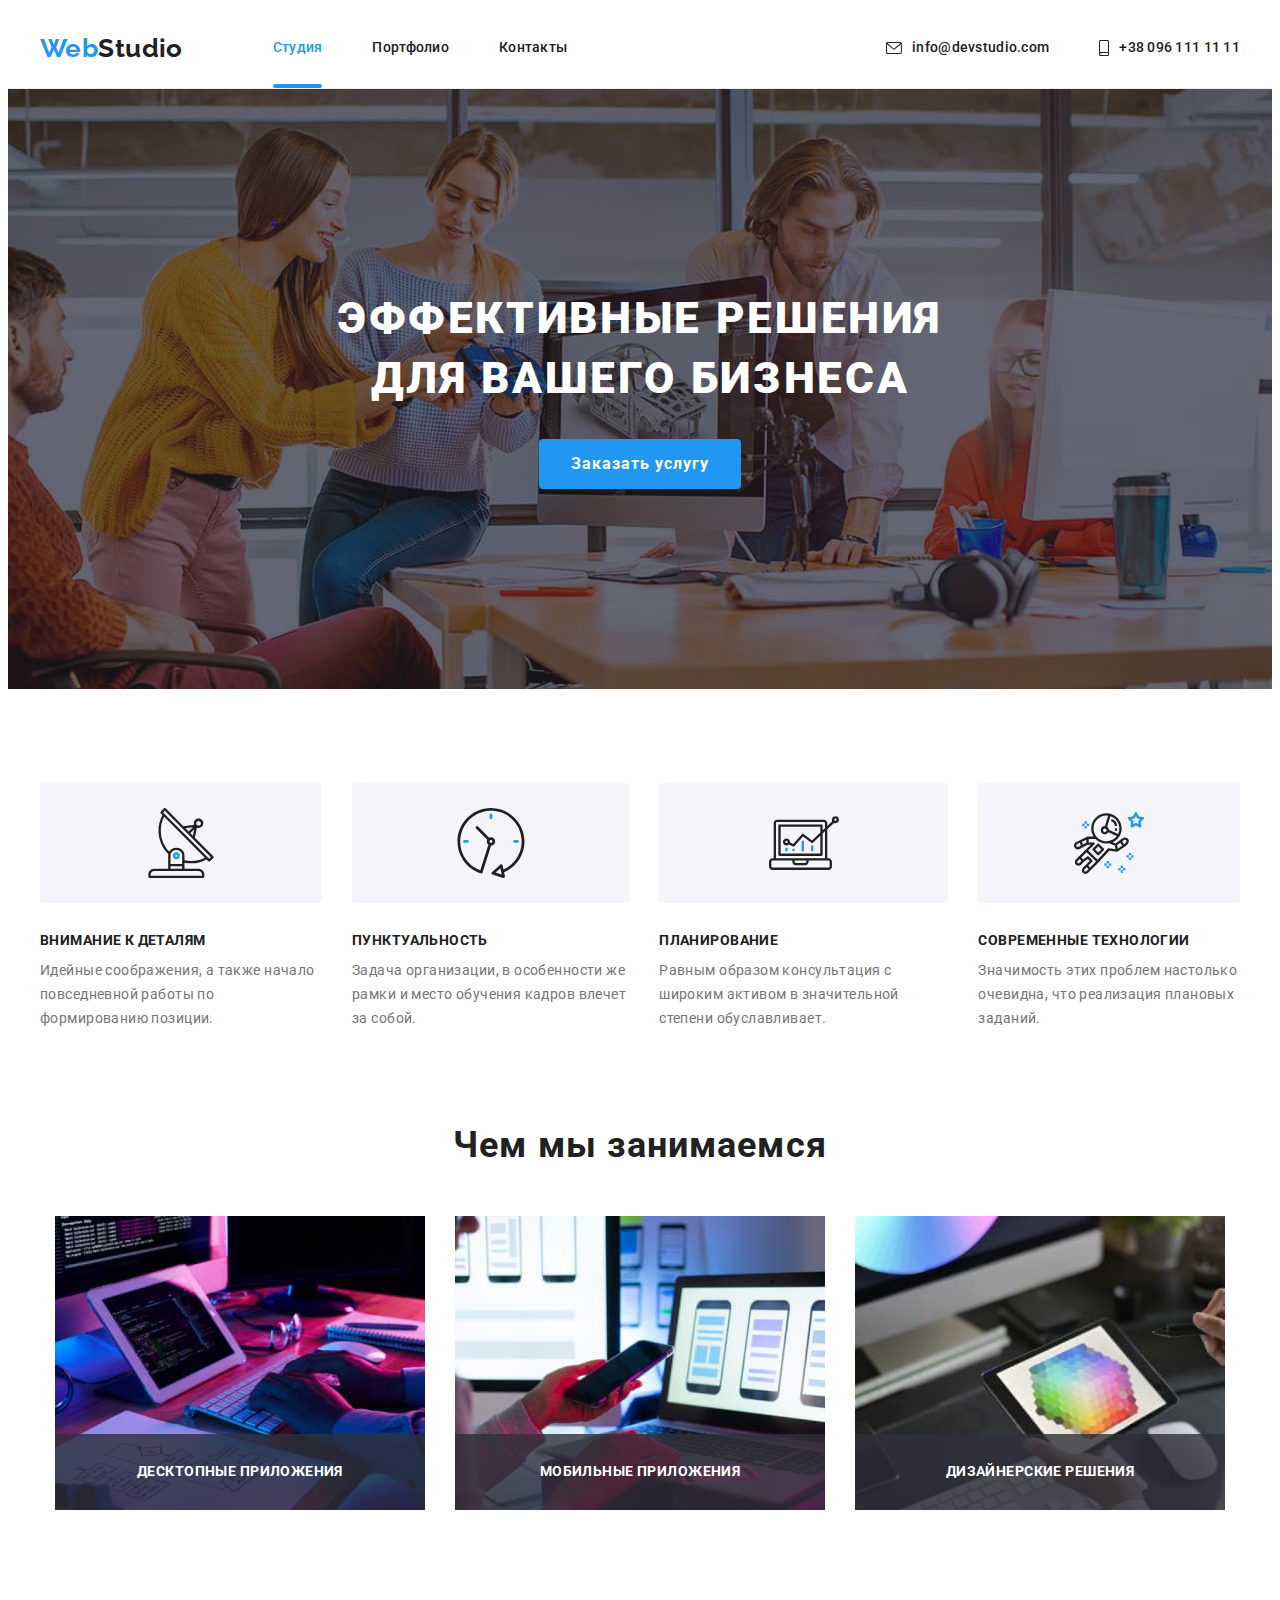
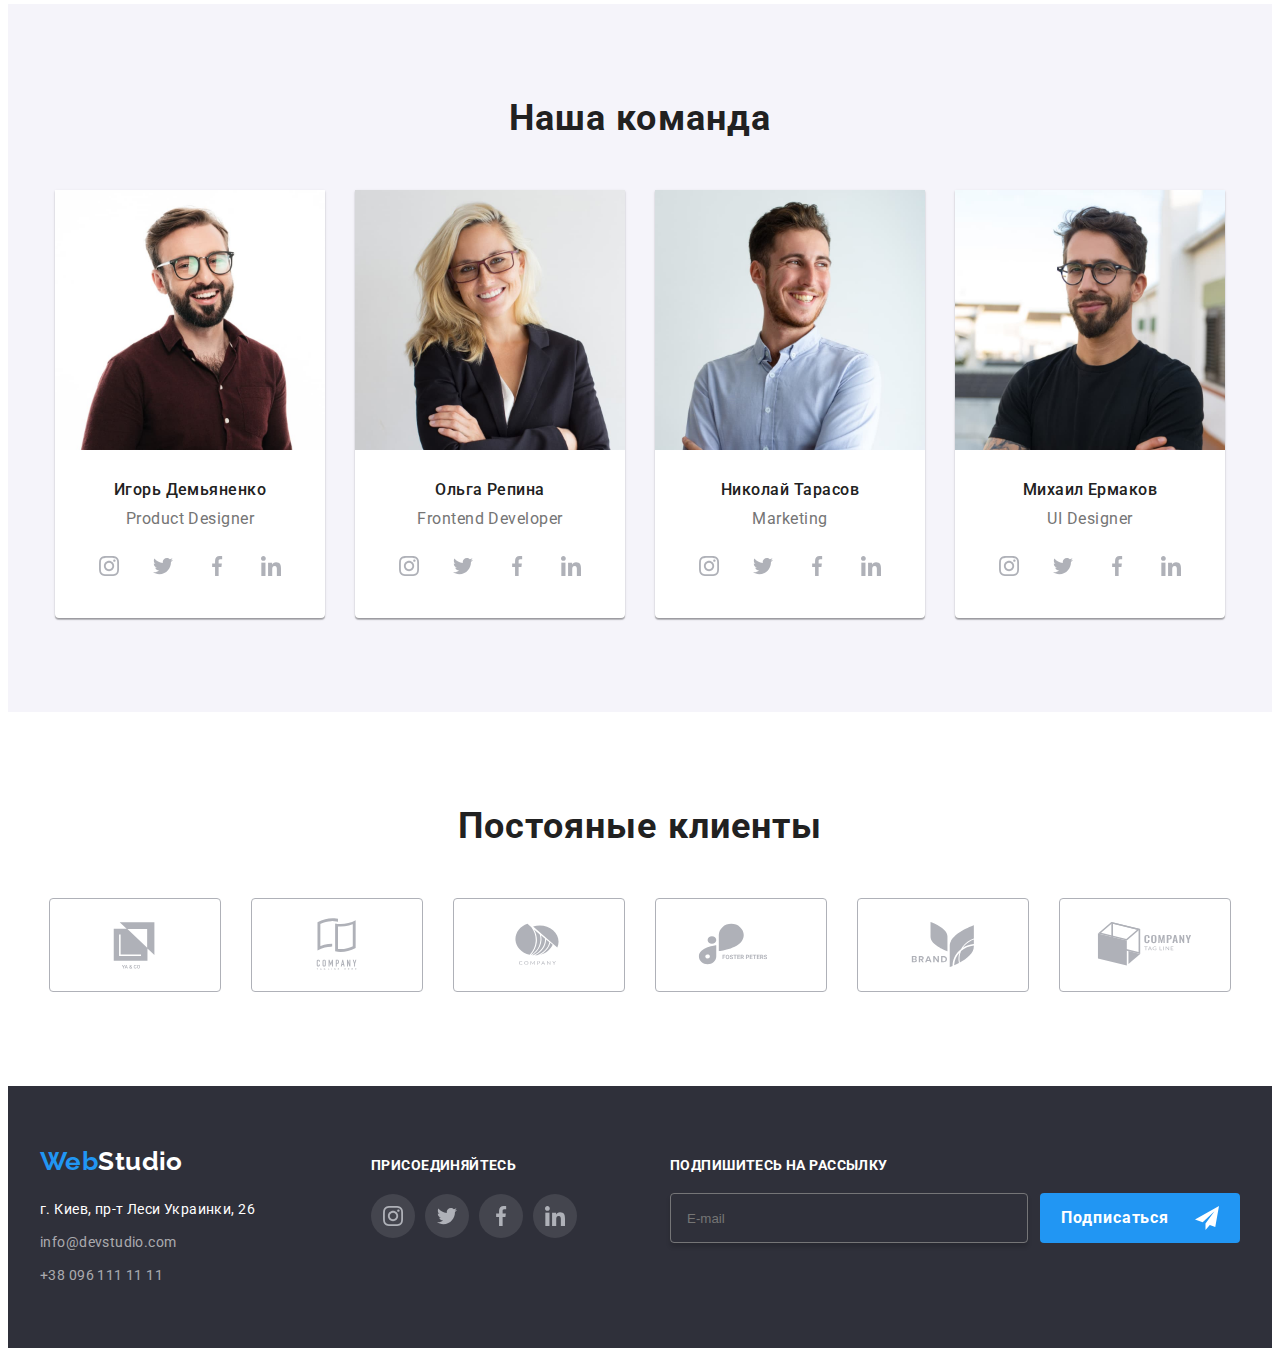
==== commit 9a033cdb: "BEM naming" ====
--- a/index.html
+++ b/index.html
@@ -53,54 +53,54 @@
 	</header>
 	<main>
 		<section class="hero ">
-			<h1 class="hero-title">Эффективные решения
+			<h1 class="hero__title">Эффективные решения
 				для вашего бизнеса</h1>
-			<button type="button" class="hero-button" data-modal-open>Заказать услугу</button>
+			<button type="button" class="hero__button" data-modal-open>Заказать услугу</button>
 		</section>
 		<section class="advantages section">
 			<div class="container">
-				<h2 class="advantages-title visually-hidden">Наши преимущества</h2>
-				<ul class="list advantages-list">
-					<li class="advantages-item">
-						<div class="advantages-icon-container">
-							<svg class="icon icon-advantages">
+				<h2 class="advantages__title visually-hidden">Наши преимущества</h2>
+				<ul class="list advantages__list">
+					<li class="advantages__item">
+						<div class="advantages__icon-container">
+							<svg class="icon icon__advantages">
 								<use href="./img/SVG/symbol-defs.svg#icon-antenna-1"></use>
 							</svg>
 						</div>
-						<h3 class="advantages-item-title">Внимание к деталям</h3>
+						<h3 class="advantages__item-title">Внимание к деталям</h3>
 						<p class="advantages-text">
 							Идейные соображения, а также начало повседневной работы по формированию позиции.
 						</p>
 					</li>
-					<li class="advantages-item">
-						<div class="advantages-icon-container">
-							<svg class="icon icon-advantages">
+					<li class="advantages__item">
+						<div class="advantages__icon-container">
+							<svg class="icon icon__advantages">
 								<use href="./img/SVG/symbol-defs.svg#icon-clock-1"></use>
 							</svg>
 						</div>
-						<h3 class="advantages-item-title">Пунктуальность</h3>
+						<h3 class="advantages__item-title">Пунктуальность</h3>
 						<p class="advantages-text">
 							Задача организации, в особенности же рамки и место обучения кадров влечет за собой.
 						</p>
 					</li>
-					<li class="advantages-item">
-						<div class="advantages-icon-container">
-							<svg class="icon icon-advantages">
+					<li class="advantages__item">
+						<div class="advantages__icon-container">
+							<svg class="icon icon__advantages">
 								<use href="./img/SVG/symbol-defs.svg#icon-diagram-1"></use>
 							</svg>
 						</div>
-						<h3 class="advantages-item-title">Планирование</h3>
+						<h3 class="advantages__item-title">Планирование</h3>
 						<p class="advantages-text">
 							Равным образом консультация с широким активом в значительной степени обуславливает.
 						</p>
 					</li>
-					<li class="advantages-item">
-						<div class="advantages-icon-container">
-							<svg class="icon icon-advantages">
+					<li class="advantages__item">
+						<div class="advantages__icon-container">
+							<svg class="icon icon__advantages">
 								<use href="./img/SVG/symbol-defs.svg#icon-astronaut-1"></use>
 							</svg>
 						</div>
-						<h3 class="advantages-item-title">Современные технологии</h3>
+						<h3 class="advantages__item-title">Современные технологии</h3>
 						<p class="advantages-text">
 							Значимость этих проблем настолько очевидна, что реализация плановых заданий.
 						</p>
@@ -110,60 +110,58 @@
 		</section>
 		<section class="ocupation section">
 			<div class="container">
-				<h2 class="ocupation-title">Чем мы занимаемся</h2>
-				<ul class="ocupation-list list">
-					<li class="ocupation-item-title">
-						<a href="#!" class="ocupation-link"><img src="./img/img1.jpg" alt="Работает за компютером"
+				<h2 class="ocupation__title">Чем мы занимаемся</h2>
+				<ul class="ocupation__list list">
+					<li class="ocupation__item-title">
+						<a href="#!" class="ocupation__link"><img src="./img/img1.jpg" alt="Работает за компютером"
 								width="370" /></a>
-						<p class="ocupation-link-text">Десктопные приложения</p>
-					</li>
-					<li class="ocupation-item-title">
-						<a href="#!" class="ocupation-link"><img src="./img/img2.jpg" alt="Выбирает дизайн мобильного приложения"
+						<p class="ocupation__link-text">Десктопные приложения</p>
+					</li>
+					<li class="ocupation__item-title">
+						<a href="#!" class="ocupation__link"><img src="./img/img2.jpg" alt="Выбирает дизайн мобильного приложения"
 								width="370" /></a>
-						<p class="ocupation-link-text">Мобильные приложения</p>
-
-					</li>
-					<li class="ocupation-item-title">
-						<a href="#!" class="ocupation-link"><img src="./img/img3.jpg" alt="Выбирает цвет в палитре"
+						<p class="ocupation__link-text">Мобильные приложения</p>
+					</li>
+					<li class="ocupation__item-title">
+						<a href="#!" class="ocupation__link"><img src="./img/img3.jpg" alt="Выбирает цвет в палитре"
 								width="370" /></a>
-						<p class="ocupation-link-text">Дизайнерские решения</p>
-
+						<p class="ocupation__link-text">Дизайнерские решения</p>
 					</li>
 				</ul>
 			</div>
 		</section>
 		<section class="team section">
 			<div class="container ">
-				<h2 class="team-title">Наша команда</h2>
-				<ul class="team-list list">
-					<li class="team-item">
+				<h2 class="team__title">Наша команда</h2>
+				<ul class="team__list list">
+					<li class="team__item item">
 						<img src="./img/ihor.jpg" alt="Фото Игоря Демьяненко" width="270" />
-						<div class="team-item-text-container">
-							<h3 class="team-item-title">Игорь Демьяненко</h3>
-							<p class="team-item-text">Product Designer</p>
-							<ul class="social-links-list">
-								<li class="social-links-item">
+						<div class="item__text-container">
+							<h3 class="item__title">Игорь Демьяненко</h3>
+							<p class="item__text">Product Designer</p>
+							<ul class="social-links__list">
+								<li class="social-links__item">
 									<a href="#!" class="social-link">
 										<svg class="icon icon-social-links" width=" 20" height="20">
 											<use href="./img/SVG/symbol-defs.svg#icon-instagram-1"></use>
 										</svg>
 									</a>
 								</li>
-								<li class="social-links-item">
+								<li class="social-links__item">
 									<a href="#!" class="social-link">
 										<svg class="icon icon-social-links" width=" 20" height="20">
 											<use href="./img/SVG/symbol-defs.svg#icon-twitter-1"></use>
 										</svg>
 									</a>
 								</li>
-								<li class="social-links-item">
+								<li class="social-links__item">
 									<a href="#!" class="social-link">
 										<svg class="icon icon-social-links" width=" 20" height="20">
 											<use href="./img/SVG/symbol-defs.svg#icon-facebook-1"></use>
 										</svg>
 									</a>
 								</li>
-								<li class="social-links-item">
+								<li class="social-links__item">
 									<a href="#!" class="social-link">
 										<svg class="icon icon-social-links" width=" 20" height="20">
 											<use href="./img/SVG/symbol-defs.svg#icon-linkedin-1"></use>
@@ -173,34 +171,34 @@
 							</ul>
 						</div>
 					</li>
-					<li class="team-item">
+					<li class="team__item item">
 						<img src="./img/olga.jpg" alt="Фото Ольги Репиной" width="270" />
-						<div class="team-item-text-container">
-							<h3 class="team-item-title">Ольга Репина</h3>
-							<p class="team-item-text">Frontend Developer</p>
-							<ul class="social-links-list">
-								<li class="social-links-item">
+						<div class="item__text-container">
+							<h3 class="item__title">Ольга Репина</h3>
+							<p class="item__text">Frontend Developer</p>
+							<ul class="social-links__list">
+								<li class="social-links__item">
 									<a href="#!" class="social-link">
 										<svg class="icon icon-social-links" width=" 20" height="20">
 											<use href="./img/SVG/symbol-defs.svg#icon-instagram-1"></use>
 										</svg>
 									</a>
 								</li>
-								<li class="social-links-item">
+								<li class="social-links__item">
 									<a href="#!" class="social-link">
 										<svg class="icon icon-social-links" width=" 20" height="20">
 											<use href="./img/SVG/symbol-defs.svg#icon-twitter-1"></use>
 										</svg>
 									</a>
 								</li>
-								<li class="social-links-item">
+								<li class="social-links__item">
 									<a href="#!" class="social-link">
 										<svg class="icon icon-social-links" width=" 20" height="20">
 											<use href="./img/SVG/symbol-defs.svg#icon-facebook-1"></use>
 										</svg>
 									</a>
 								</li>
-								<li class="social-links-item">
+								<li class="social-links__item">
 									<a href="#!" class="social-link">
 										<svg class="icon icon-social-links" width=" 20" height="20">
 											<use href="./img/SVG/symbol-defs.svg#icon-linkedin-1"></use>
@@ -210,34 +208,34 @@
 							</ul>
 						</div>
 					</li>
-					<li class="team-item">
+					<li class="team__item item">
 						<img src="./img/nikola.jpg" alt="Фото Николая Тарасова" width="270" />
-						<div class="team-item-text-container">
-							<h3 class="team-item-title">Николай Тарасов</h3>
-							<p class="team-item-text">Marketing</p>
-							<ul class="social-links-list">
-								<li class="social-links-item">
+						<div class="item__text-container">
+							<h3 class="item__title">Николай Тарасов</h3>
+							<p class="item__text">Marketing</p>
+							<ul class="social-links__list">
+								<li class="social-links__item">
 									<a href="#!" class="social-link">
 										<svg class="icon icon-social-links" width=" 20" height="20">
 											<use href="./img/SVG/symbol-defs.svg#icon-instagram-1"></use>
 										</svg>
 									</a>
 								</li>
-								<li class="social-links-item">
+								<li class="social-links__item">
 									<a href="#!" class="social-link">
 										<svg class="icon icon-social-links" width=" 20" height="20">
 											<use href="./img/SVG/symbol-defs.svg#icon-twitter-1"></use>
 										</svg>
 									</a>
 								</li>
-								<li class="social-links-item">
+								<li class="social-links__item">
 									<a href="#!" class="social-link">
 										<svg class="icon icon-social-links" width=" 20" height="20">
 											<use href="./img/SVG/symbol-defs.svg#icon-facebook-1"></use>
 										</svg>
 									</a>
 								</li>
-								<li class="social-links-item">
+								<li class="social-links__item">
 									<a href="#!" class="social-link">
 										<svg class="icon icon-social-links" width=" 20" height="20">
 											<use href="./img/SVG/symbol-defs.svg#icon-linkedin-1"></use>
@@ -247,34 +245,34 @@
 							</ul>
 						</div>
 					</li>
-					<li class="team-item">
+					<li class="team__item item">
 						<img src="./img/mihail.jpg" alt="Фото Михаила Ермакова" width="270" />
-						<div class="team-item-text-container">
-							<h3 class="team-item-title">Михаил Ермаков</h3>
-							<p class="team-item-text">UI Designer</p>
-							<ul class="social-links-list">
-								<li class="social-links-item">
+						<div class="item__text-container">
+							<h3 class="item__title">Михаил Ермаков</h3>
+							<p class="item__text">UI Designer</p>
+							<ul class="social-links__list">
+								<li class="social-links__item">
 									<a href="#!" class="social-link">
 										<svg class="icon icon-social-links" width=" 20" height="20">
 											<use href="./img/SVG/symbol-defs.svg#icon-instagram-1"></use>
 										</svg>
 									</a>
 								</li>
-								<li class="social-links-item">
+								<li class="social-links__item">
 									<a href="#!" class="social-link">
 										<svg class="icon icon-social-links" width=" 20" height="20">
 											<use href="./img/SVG/symbol-defs.svg#icon-twitter-1"></use>
 										</svg>
 									</a>
 								</li>
-								<li class="social-links-item">
+								<li class="social-links__item">
 									<a href="#!" class="social-link">
 										<svg class="icon icon-social-links" width=" 20" height="20">
 											<use href="./img/SVG/symbol-defs.svg#icon-facebook-1"></use>
 										</svg>
 									</a>
 								</li>
-								<li class="social-links-item">
+								<li class="social-links__item">
 									<a href="#!" class="social-link">
 										<svg class="icon icon-social-links" width=" 20" height="20">
 											<use href="./img/SVG/symbol-defs.svg#icon-linkedin-1"></use>
@@ -289,46 +287,46 @@
 		</section>
 		<section class="section clients">
 			<div class="container">
-				<h2 class="clients-title">Постояные клиенты</h2>
-				<ul class="clients-list">
-					<li class="clients-list-item">
-						<a href="#!" class="clients-link">
-							<svg class="icon icon-clients">
+				<h2 class="clients__title">Постояные клиенты</h2>
+				<ul class="clients__list">
+					<li class="clients__list-item">
+						<a href="#!" class="clients__link">
+							<svg class="icon icon__clients">
 								<use href="./img/SVG/symbol-defs.svg#icon-Logo1"></use>
 							</svg>
 						</a>
 					</li>
-					<li class="clients-list-item">
-						<a href="#!" class="clients-link">
-							<svg class="icon icon-clients">
+					<li class="clients__list-item">
+						<a href="#!" class="clients__link">
+							<svg class="icon icon__clients">
 								<use href="./img/SVG/symbol-defs.svg#icon-Logo2"></use>
 							</svg>
 						</a>
 					</li>
-					<li class="clients-list-item">
-						<a href="#!" class="clients-link">
-							<svg class="icon icon-clients">
+					<li class="clients__list-item">
+						<a href="#!" class="clients__link">
+							<svg class="icon icon__clients">
 								<use href="./img/SVG/symbol-defs.svg#icon-Logo3"></use>
 							</svg>
 						</a>
 					</li>
-					<li class="clients-list-item">
-						<a href="#!" class="clients-link">
-							<svg class="icon icon-clients">
+					<li class="clients__list-item">
+						<a href="#!" class="clients__link">
+							<svg class="icon icon__clients">
 								<use href="./img/SVG/symbol-defs.svg#icon-Logo4"></use>
 							</svg>
 						</a>
 					</li>
-					<li class="clients-list-item">
-						<a href="#!" class="clients-link">
-							<svg class="icon icon-clients">
+					<li class="clients__list-item">
+						<a href="#!" class="clients__link">
+							<svg class="icon icon__clients">
 								<use href="./img/SVG/symbol-defs.svg#icon-Logo5"></use>
 							</svg>
 						</a>
 					</li>
-					<li class="clients-list-item">
-						<a href="#!" class="clients-link">
-							<svg class="icon icon-clients">
+					<li class="clients__list-item">
+						<a href="#!" class="clients__link">
+							<svg class="icon icon__clients">
 								<use href="./img/SVG/symbol-defs.svg#icon-Logo6"></use>
 							</svg>
 						</a>
@@ -338,50 +336,49 @@
 		</section>
 	</main>
 	<footer class="footer">
-		<div class="container footer-container">
-			<div class="footer_contacts">
-				<a class="footer-logo" href="./index.html" lang="en"><span class="accent">Web</span><span
-						class="footer-logo">Studio</span></a>
-				<address class="address">
-					<ul class="address-list list">
-						<li class="address-item">
-							<a href="https://goo.gl/maps/FFWDa3F11SiFwjZ78" target="_blank" rel="noopener nofollow"
-								class="link address-link address-link-white">г. Киев, пр-т Леси Украинки, 26</a>
+		<div class="container footer__container">
+			<div class="footer__contacts">
+				<a class="footer__logo" href="./index.html" lang="en"><span class="accent">Web</span>Studio</a>
+				<address class="footer__address address">
+					<ul class="address__list list">
+						<li class="address__item">
+							<a href="https://goo.gl/maps/FFWDa3F11SiFwjZ78" target="blank" rel="noopener nofollow"
+								class="link address__link address__link-white">г. Киев, пр-т Леси Украинки, 26</a>
 						</li>
-						<li class="address-item">
-							<a href="mailto:info@devstudio.com" class="link address-link">info@devstudio.com</a>
+						<li class="address__item">
+							<a href="mailto:info@devstudio.com" class="link address__link">info@devstudio.com</a>
 						</li>
-						<li class="address-item">
-							<a href="tel:+380961111111" class="link address-link">+38 096 111 11 11</a>
+						<li class="address__item">
+							<a href="tel:+380961111111" class="link address__link">+38 096 111 11 11</a>
 						</li>
 					</ul>
 				</address>
 			</div>
-			<div class="join">
-				<h2 class="join-title">Присоединяйтесь</h2>
-				<ul class="join-list">
-					<li class="join-list-item ">
+			<div class="footer__join join">
+				<h2 class="join__title">Присоединяйтесь</h2>
+				<ul class="join__list">
+					<li class="join__list-item ">
 						<a href="#!" class="social-link">
 							<svg class="icon icon-social-links" width=" 20" height="20">
 								<use href="./img/SVG/symbol-defs.svg#icon-instagram-1"></use>
 							</svg>
 						</a>
 					</li>
-					<li class="join-list-item ">
+					<li class="join__list-item ">
 						<a href="#!" class="social-link">
 							<svg class="icon icon-social-links" width=" 20" height="20">
 								<use href="./img/SVG/symbol-defs.svg#icon-twitter-1"></use>
 							</svg>
 						</a>
 					</li>
-					<li class="join-list-item ">
+					<li class="join__list-item ">
 						<a href="#!" class="social-link">
 							<svg class="icon icon-social-links" width=" 20" height="20">
 								<use href="./img/SVG/symbol-defs.svg#icon-facebook-1"></use>
 							</svg>
 						</a>
 					</li>
-					<li class="join-list-item ">
+					<li class="join__list-item ">
 						<a href="#!" class="social-link">
 							<svg class="icon icon-social-links" width=" 20" height="20">
 								<use href="./img/SVG/symbol-defs.svg#icon-linkedin-1"></use>
@@ -390,13 +387,13 @@
 					</li>
 				</ul>
 			</div>
-			<div class="subscribe">
-				<h4 class="subscribe_text">Подпишитесь на рассылку</h4>
-				<form class="subscribe_form">
-					<label class="subscribe_label">
-						<input type="email" class="subscribe_input" name="email" placeholder="E-mail">
-						<button submit="" class="subscribe_button"><span>Подписаться</span>
-							<svg class="subscribe_button-icon" width=" 24" height="24">
+			<div class="footer__subscribe subscribe">
+				<h4 class="subscribe__text">Подпишитесь на рассылку</h4>
+				<form class="subscribe__form">
+					<label class="subscribe__label">
+						<input type="email" class="subscribe__input" name="email" placeholder="E-mail">
+						<button submit="" class="subscribe__button"><span>Подписаться</span>
+							<svg class="subscribe__button-icon" width=" 24" height="24">
 								<use href="./img/SVG/symbol-defs.svg#icon-icon-send"></use>
 							</svg>
 						</button>
--- a/css/main.min.css
+++ b/css/main.min.css
@@ -1,2 +1,2 @@
-:root{--primary-text-color: #757575;--secondary-text-color: #ffffff;--title-text-color: #212121;--primary-bg-color: #ffffff;--secondary-bg-color: #f5f4fa;--footer-bg-color: #2f303a;--accent-color: #2196f3}.visually-hidden{position:absolute;width:1px;height:1px;margin:-1px;border:0;padding:0;white-space:nowrap;clip-path:inset(100%);clip:rect(0 0 0 0);overflow:hidden}h1,h2,h3,h4,p{margin:0}ul{list-style:none;margin:0;padding:0}img{display:block;max-width:100%;height:auto}body{font-family:Roboto, sans-serif;font-size:14px;line-height:1.71;letter-spacing:0.03em;background-color:var(--primary-bg-color);color:var(--primary-text-color)}.wrapper{min-height:100%;overflow:hidden;display:flex;flex-direction:column}.section{padding-bottom:94px;padding-top:94px}.container{width:1200px;padding:0 15px;margin:0 auto;box-sizing:content-box}.backdrop{position:fixed;top:0;left:0;width:100%;height:100%;background-color:rgba(0,0,0,0.2);opacity:1;transition:opacity 250ms cubic-bezier(0.4, 0, 0.2, 1)}.backdrop.is-hidden{opacity:0;pointer-events:none}.backdrop.is-hidden .modal{transform:translate(-50%, -50%) scale(1.2)}.modal{position:absolute;left:50%;top:50%;width:528px;padding:40px;box-shadow:0px 1px 3px rgba(0,0,0,0.12),0px 1px 1px rgba(0,0,0,0.14),0px 2px 1px rgba(0,0,0,0.2);border-radius:4px;background-color:var(--primary-bg-color);transform:translate(-50%, -50%) scale(1);transition:transform 250ms cubic-bezier(0.4, 0, 0.2, 1)}.modal-button{position:absolute;top:8px;right:8px;padding:0;border:none;font-size:0;border-radius:50%;cursor:pointer;stroke:black;stroke-opacity:0.1;background-color:white;transition:background-color 250ms cubic-bezier(0.4, 0, 0.2, 1)}.modal-button:hover,.modal-button:focus{stroke:black;stroke-opacity:0.1;background-color:var(--accent-color);box-shadow:0px 1px 3px rgba(0,0,0,0.12),0px 1px 1px rgba(0,0,0,0.14),0px 2px 1px rgba(0,0,0,0.2)}.modal_title{font-size:20px;line-height:1.15;text-align:center;letter-spacing:0.03em;color:var(--title-text-color);margin-bottom:12px}.modal_item:not(:last-child){margin-bottom:10px}.modal_label{position:relative;display:flex;flex-direction:column}.modal_input{height:40px;border:1px solid rgba(33,33,33,0.2);border-radius:4px;padding:11px;padding-left:40px;outline:none}.modal_label:focus-within .modal_button-icon{fill:var(--accent-color)}.modal_input:focus{border-color:var(--accent-color)}.modal_button-icon{position:absolute;left:12px;bottom:11px}.modal_textarea{resize:none;outline:none;height:120px;border:1px solid rgba(33,33,33,0.2);border-radius:4px;padding:12px 16px}.modal_textarea:focus{border-color:var(--accent-color)}.modal_list{margin-bottom:20px}.modal_link{text-decoration:none;color:var(--accent-color);cursor:pointer;transition:color 250ms cubic-bezier(0.4, 0, 0.2, 1)}.modal_link:hover,.modal_link:focus{color:#188ce8;text-decoration:underline}.modal_label-checkbox{position:relative;display:flex;flex-direction:row-reverse;justify-content:center;align-items:center;margin-bottom:30px}.modal_checkbox{-moz-appearance:none;-webkit-appearance:none;appearance:none}.checkbox_span{margin-left:10px;font-family:'Roboto';font-style:normal;font-weight:400;font-size:14px;line-height:24px;letter-spacing:0.03em;color:#757575}.checkbox_icon{width:15px;height:15px;border:2px solid black;border-radius:2px}.modal_checkbox:checked+.checkbox_icon{border:transparent;background-color:var(--accent-color);background-image:url(../img/SVG/SVG/icon_check.svg)}.modal_submit-wrapper{display:flex;justify-content:center}.modal_submit{font-family:'Roboto';font-style:normal;font-weight:700;font-size:16px;line-height:1.89;letter-spacing:0.06em;width:200px;border:none;color:white;border-radius:4px;padding:10px;text-align:center;transition:background-color 250ms cubic-bezier(0.4, 0, 0.2, 1);background-color:var(--accent-color);cursor:pointer}.modal_submit:focus,.modal_submit:hover{background-color:#188ce8}.nav__logo{font-family:Raleway, sans-serif;font-weight:700;font-size:26px;line-height:1.19;text-decoration:none;color:var(--title-text-color)}.nav__item{position:relative}.current::after{position:absolute;bottom:0;content:'';display:block;height:4px;width:100%;border-radius:2px;background-color:var(--accent-color)}.accent{color:var(--accent-color)}.list{list-style:none}.link{text-decoration:none;color:var(--title-text-color)}.header{border-bottom:1px solid #ececec}.header__container{display:flex;justify-content:center}.header__nav,.nav__list,.header__contact-list{display:flex;align-items:center}.nav__list{margin-left:90px}.header__contact-list{margin-left:auto}.contact-list__item+.contact-list__item{margin-left:50px}.nav__item a{display:flex;padding-top:32px;padding-bottom:32px}.nav__item+.nav__item{margin-left:50px}.link__icon-contact{margin-right:10px;fill:currentColor}.link__icon-contact-envelope{width:16px;height:12px}.link__icon-contact-smartphone{width:10px;height:16px}.contact-list__item::before:hover{fill:#188ce8}.contact-list__link{display:flex;align-items:center}.nav__link.current{color:var(--accent-color)}.nav__link,.contact-list__link{font-weight:500;font-size:14px;line-height:1.14;letter-spacing:0.02em;color:var(--title-text-color);transition:color 250ms cubic-bezier(0.4, 0, 0.2, 1)}.nav__link:hover,.nav__link:focus,.contact-list__link:hover,.contact-list__link:focus{color:var(--accent-color)}.hero{display:flex;flex-direction:column;justify-content:center;align-items:center;text-align:center;background-image:linear-gradient(rgba(47,48,58,0.4), rgba(47,48,58,0.4)),url(../img/Hero/hero-bg.jpg);background-repeat:no-repeat;background-size:cover;background-position:center;max-width:1600px;height:600px;margin-left:auto;margin-right:auto;background-color:var(--footer-bg-color)}.hero-title{width:696px;margin-bottom:30px;font-weight:900;font-size:44px;line-height:1.36;text-align:center;letter-spacing:0.06em;text-transform:uppercase;color:var(--secondary-text-color)}.hero-button{display:flex;font-family:Roboto, sans-serif;font-weight:700;font-size:16px;line-height:1.87;letter-spacing:0.06em;transition:background-color 250ms cubic-bezier(0.4, 0, 0.2, 1);background-color:var(--accent-color);color:var(--secondary-text-color);border-radius:4px;padding:10px 32px;border:transparent;cursor:pointer}.hero-button:hover,.hero-button:focus{background-color:#188ce8}.advantages-list{display:flex}.advantages-item+.advantages-item{margin-left:30px}.advantages-item-title{margin-bottom:10px;font-weight:700;font-size:14px;line-height:1.14;letter-spacing:0.03em;text-transform:uppercase;color:var(--title-text-color)}.icon-advantages{width:70px;height:70px}.advantages-icon-container{margin-bottom:30px;padding:25px auto;display:flex;height:120px;background-color:#f5f4fa;border-radius:4px;justify-content:center;align-items:center}.ocupation{padding-top:0}.ocupation-title{font-weight:700;font-size:36px;line-height:1.16;text-align:center;letter-spacing:0.03em;color:var(--title-text-color)}.ocupation-item-title{position:relative}.ocupation-link-text{position:absolute;bottom:0;width:100%;display:flex;justify-content:center;align-items:center;height:76px;font-weight:700;font-size:14px;line-height:1.14;letter-spacing:0.03em;text-transform:uppercase;color:var(--secondary-text-color);background-color:rgba(47,48,58,0.8)}.ocupation-list{display:flex;margin-top:50px}.ocupation-item-title+.ocupation-item-title{margin-left:30px}.team{background-color:var(--secondary-bg-color)}.team-title{color:var(--title-text-color);font-weight:700;font-size:36px;line-height:1.16;text-align:center;letter-spacing:0.03em}.team-list{display:flex;margin-top:50px}.team-item{background-color:#fff;box-shadow:0px 1px 3px rgba(0,0,0,0.12),0px 1px 1px rgba(0,0,0,0.14),0px 2px 1px rgba(0,0,0,0.2);border-radius:0px 0px 4px 4px}.team-item-text-container{padding-top:30px;padding-bottom:30px}.team-item+.team-item{margin-left:30px}.team-item-title{color:var(--title-text-color);font-weight:500;font-size:16px;line-height:1.19;letter-spacing:0.03em;text-align:center}.team-item-text{margin-top:10px;font-size:16px;line-height:1.19;letter-spacing:0.03em;text-align:center}.social-links-list{display:flex;margin-top:16px;justify-content:center}.social-links-item+.social-links-item{margin-left:10px}.social-link{font-size:0;display:flex;justify-content:center;align-items:center;border-radius:50%;width:44px;height:44px;fill:#afb1b8;transition:fill 250ms cubic-bezier(0.4, 0, 0.2, 1),background-color 250ms cubic-bezier(0.4, 0, 0.2, 1)}.social-link:hover,.social-link:focus{background-color:var(--accent-color);fill:#ffffff}.clients-list{display:flex;margin-top:50px}.clients-list-item{align-items:center;justify-content:center}.clients-list-item+.clients-list-item{margin-left:30px}.clients-link{display:flex;justify-content:center;align-items:center;fill:#afb1b8;width:170px;height:92px;border:1px solid #afb1b8;border-radius:4px;transition:border 250ms cubic-bezier(0.4, 0, 0.2, 1),fill 250ms cubic-bezier(0.4, 0, 0.2, 1)}.clients-link:hover,.clients-link:focus{border:1px solid #2196f3;fill:var(--accent-color)}.clients-title{color:var(--title-text-color);font-weight:700;font-size:36px;line-height:1.16;text-align:center;letter-spacing:0.03em}.icon-clients{width:106px;height:60px}.footer{background-color:var(--footer-bg-color);padding:60px 0}.footer-logo{font-family:Raleway, sans-serif;font-weight:700;font-size:26px;line-height:1.19;text-decoration:none;color:var(--secondary-text-color)}.footer_contacts{flex-grow:1}.footer-container{display:flex;align-items:baseline}.join{margin-left:70px}.join-title{font-weight:700;font-size:14px;line-height:1.14;letter-spacing:0.03em;text-transform:uppercase;color:var(--secondary-text-color)}.join-list{display:flex;margin-top:20px}.join-list-item+.join-list-item{margin-left:10px}.join-list-item{font-size:0;display:flex;justify-content:center;align-items:center;border-radius:50%;width:44px;height:44px;background-color:rgba(255,255,255,0.1)}.address{margin-top:20px}.address-list{display:flex;flex-direction:column}.address-item+.address-item{margin-top:9px}.address a{font-style:normal}.address-link{color:rgba(255,255,255,0.6);transition:color 250ms cubic-bezier(0.4, 0, 0.2, 1)}.address-link:hover,.address-link:focus{color:var(--accent-color)}.address-link-white{color:var(--secondary-text-color)}.subscribe{margin-left:93px}.subscribe_text{line-height:16px;letter-spacing:0.03em;text-transform:uppercase;color:#ffffff;margin-bottom:20px}.subscribe_label{position:relative;display:flex;width:570px;height:50px;fill:#ffffff}.subscribe_input{border-radius:4px;background-color:transparent;padding:15px 16px;border:1px solid rgba(138,138,138,0.767);flex:1 0 auto;box-shadow:0px 4px 4px rgba(0,0,0,0.15);color:#ffffff;transition:border 250ms cubic-bezier(0.4, 0, 0.2, 1)}.subscribe_input:hover,.subscribe_input:focus{border:1px solid var(--accent-color)}.subscribe_button{display:flex;align-items:center;text-align:center;justify-content:space-evenly;font-family:'Roboto';font-style:normal;font-weight:700;font-size:16px;line-height:1.88;letter-spacing:0.06em;padding:10px;min-width:200px;border-radius:4px;border:none;margin-left:12px;color:#ffffff;background-color:var(--accent-color);transition:color 250ms cubic-bezier(0.4, 0, 0.2, 1)}.subscribe_button:hover,.subscribe_button:focus{background-color:#188ce8}.subscribe_button-icon{margin-left:15px}.filter-list-item+.filter-list-item{margin-left:8px}.filter-list{margin-bottom:50px;display:flex;justify-content:center}.filter-button{margin:0 auto;border-radius:4px;padding:6px 22px;border:transparent;background-color:var(--secondary-bg-color);color:var(--title-text-color);transition:background-color 250ms cubic-bezier(0.4, 0, 0.2, 1),color 250ms cubic-bezier(0.4, 0, 0.2, 1),box-shadow 250ms cubic-bezier(0.4, 0, 0.2, 1);font-family:Roboto, sans-serif;font-weight:500;font-size:16px;line-height:1.625;letter-spacing:0.03em;cursor:pointer}.filter-button:hover,.filter-button:focus{background-color:var(--accent-color);color:var(--secondary-text-color);box-shadow:0px 3px 1px rgba(0,0,0,0.1),0px 1px 2px rgba(0,0,0,0.08),0px 2px 2px rgba(0,0,0,0.12)}.projects-list{display:flex;flex-wrap:wrap;margin-top:-15px;margin-right:-15px;margin-bottom:-15px;margin-left:-15px}.projects-list-item{margin:15px}.projects-title-text-container{padding:20px 24px;border-bottom:1px solid #ececec;border-left:1px solid #ececec;border-right:1px solid #ececec}.projects-list-title{color:var(--title-text-color);font-weight:700;font-size:18px;line-height:2;letter-spacing:0.06em}.projects-list-text{color:var(--primary-text-color);font-size:16px;line-height:1.875;letter-spacing:0.03em}.projects-link{text-decoration:none;display:block;transition:box-shadow 250ms cubic-bezier(0.4, 0, 0.2, 1)}.projects-link:hover,.projects-link:focus{box-shadow:0px 1px 1px rgba(0,0,0,0.12),0px 4px 4px rgba(0,0,0,0.06),1px 4px 6px rgba(0,0,0,0.16)}.projects-list-item-overlay{position:relative;overflow:hidden}.projects-list-item-overlay-text{position:absolute;bottom:0;transform:translateY(101%);display:block;width:100%;height:100%;padding:63px 24px;text-align:center;font-size:18px;line-height:1.56;letter-spacing:0.03em;color:#ffffff;background-color:rgba(33,150,243,0.9);transition:transform 250ms cubic-bezier(0.4, 0, 0.2, 1)}.projects-link:hover .projects-list-item-overlay-text,.projects-link:focus .projects-list-item-overlay-text{transform:translateY(0)}
+:root{--primary-text-color: #757575;--secondary-text-color: #ffffff;--title-text-color: #212121;--primary-bg-color: #ffffff;--secondary-bg-color: #f5f4fa;--footer-bg-color: #2f303a;--accent-color: #2196f3}.visually-hidden{position:absolute;width:1px;height:1px;margin:-1px;border:0;padding:0;white-space:nowrap;clip-path:inset(100%);clip:rect(0 0 0 0);overflow:hidden}h1,h2,h3,h4,p{margin:0}ul{list-style:none;margin:0;padding:0}img{display:block;max-width:100%;height:auto}body{font-family:Roboto, sans-serif;font-size:14px;line-height:1.71;letter-spacing:0.03em;background-color:var(--primary-bg-color);color:var(--primary-text-color)}.wrapper{min-height:100%;overflow:hidden;display:flex;flex-direction:column}.section{padding-bottom:94px;padding-top:94px}.container{width:1200px;padding:0 15px;margin:0 auto;box-sizing:content-box}.backdrop{position:fixed;top:0;left:0;width:100%;height:100%;background-color:rgba(0,0,0,0.2);opacity:1;transition:opacity 250ms cubic-bezier(0.4, 0, 0.2, 1)}.backdrop.is-hidden{opacity:0;pointer-events:none}.backdrop.is-hidden .modal{transform:translate(-50%, -50%) scale(1.2)}.modal{position:absolute;left:50%;top:50%;width:528px;padding:40px;box-shadow:0px 1px 3px rgba(0,0,0,0.12),0px 1px 1px rgba(0,0,0,0.14),0px 2px 1px rgba(0,0,0,0.2);border-radius:4px;background-color:var(--primary-bg-color);transform:translate(-50%, -50%) scale(1);transition:transform 250ms cubic-bezier(0.4, 0, 0.2, 1)}.modal-button{position:absolute;top:8px;right:8px;padding:0;border:none;font-size:0;border-radius:50%;cursor:pointer;stroke:black;stroke-opacity:0.1;background-color:white;transition:background-color 250ms cubic-bezier(0.4, 0, 0.2, 1)}.modal-button:hover,.modal-button:focus{stroke:black;stroke-opacity:0.1;background-color:var(--accent-color);box-shadow:0px 1px 3px rgba(0,0,0,0.12),0px 1px 1px rgba(0,0,0,0.14),0px 2px 1px rgba(0,0,0,0.2)}.modal_title{font-size:20px;line-height:1.15;text-align:center;letter-spacing:0.03em;color:var(--title-text-color);margin-bottom:12px}.modal_item:not(:last-child){margin-bottom:10px}.modal_label{position:relative;display:flex;flex-direction:column}.modal_input{height:40px;border:1px solid rgba(33,33,33,0.2);border-radius:4px;padding:11px;padding-left:40px;outline:none}.modal_label:focus-within .modal_button-icon{fill:var(--accent-color)}.modal_input:focus{border-color:var(--accent-color)}.modal_button-icon{position:absolute;left:12px;bottom:11px}.modal_textarea{resize:none;outline:none;height:120px;border:1px solid rgba(33,33,33,0.2);border-radius:4px;padding:12px 16px}.modal_textarea:focus{border-color:var(--accent-color)}.modal_list{margin-bottom:20px}.modal_link{text-decoration:none;color:var(--accent-color);cursor:pointer;transition:color 250ms cubic-bezier(0.4, 0, 0.2, 1)}.modal_link:hover,.modal_link:focus{color:#188ce8;text-decoration:underline}.modal_label-checkbox{position:relative;display:flex;flex-direction:row-reverse;justify-content:center;align-items:center;margin-bottom:30px}.modal_checkbox{-moz-appearance:none;-webkit-appearance:none;appearance:none}.checkbox_span{margin-left:10px;font-family:'Roboto';font-style:normal;font-weight:400;font-size:14px;line-height:24px;letter-spacing:0.03em;color:#757575}.checkbox_icon{width:15px;height:15px;border:2px solid black;border-radius:2px}.modal_checkbox:checked+.checkbox_icon{border:transparent;background-color:var(--accent-color);background-image:url(../img/SVG/SVG/icon_check.svg)}.modal_submit-wrapper{display:flex;justify-content:center}.modal_submit{font-family:'Roboto';font-style:normal;font-weight:700;font-size:16px;line-height:1.89;letter-spacing:0.06em;width:200px;border:none;color:white;border-radius:4px;padding:10px;text-align:center;transition:background-color 250ms cubic-bezier(0.4, 0, 0.2, 1);background-color:var(--accent-color);cursor:pointer}.modal_submit:focus,.modal_submit:hover{background-color:#188ce8}.social-link{font-size:0;display:flex;justify-content:center;align-items:center;border-radius:50%;width:44px;height:44px;fill:#afb1b8;transition:fill 250ms cubic-bezier(0.4, 0, 0.2, 1),background-color 250ms cubic-bezier(0.4, 0, 0.2, 1)}.social-link:hover,.social-link:focus{background-color:var(--accent-color);fill:#ffffff}.nav__logo{font-family:Raleway, sans-serif;font-weight:700;font-size:26px;line-height:1.19;text-decoration:none;color:var(--title-text-color)}.nav__item{position:relative}.current::after{position:absolute;bottom:0;content:'';display:block;height:4px;width:100%;border-radius:2px;background-color:var(--accent-color)}.accent{color:var(--accent-color)}.list{list-style:none}.link{text-decoration:none;color:var(--title-text-color)}.header{border-bottom:1px solid #ececec}.header__container{display:flex;justify-content:center}.header__nav,.nav__list,.header__contact-list{display:flex;align-items:center}.nav__list{margin-left:90px}.header__contact-list{margin-left:auto}.contact-list__item+.contact-list__item{margin-left:50px}.nav__item a{display:flex;padding-top:32px;padding-bottom:32px}.nav__item+.nav__item{margin-left:50px}.link__icon-contact{margin-right:10px;fill:currentColor}.link__icon-contact-envelope{width:16px;height:12px}.link__icon-contact-smartphone{width:10px;height:16px}.contact-list__item::before:hover{fill:#188ce8}.contact-list__link{display:flex;align-items:center}.nav__link.current{color:var(--accent-color)}.nav__link,.contact-list__link{font-weight:500;font-size:14px;line-height:1.14;letter-spacing:0.02em;color:var(--title-text-color);transition:color 250ms cubic-bezier(0.4, 0, 0.2, 1)}.nav__link:hover,.nav__link:focus,.contact-list__link:hover,.contact-list__link:focus{color:var(--accent-color)}.hero{display:flex;flex-direction:column;justify-content:center;align-items:center;text-align:center;background-image:linear-gradient(rgba(47,48,58,0.4), rgba(47,48,58,0.4)),url(../img/Hero/hero-bg.jpg);background-repeat:no-repeat;background-size:cover;background-position:center;max-width:1600px;height:600px;margin-left:auto;margin-right:auto;background-color:var(--footer-bg-color)}.hero__title{width:696px;margin-bottom:30px;font-weight:900;font-size:44px;line-height:1.36;text-align:center;letter-spacing:0.06em;text-transform:uppercase;color:var(--secondary-text-color)}.hero__button{display:flex;font-family:Roboto, sans-serif;font-weight:700;font-size:16px;line-height:1.87;letter-spacing:0.06em;transition:background-color 250ms cubic-bezier(0.4, 0, 0.2, 1);background-color:var(--accent-color);color:var(--secondary-text-color);border-radius:4px;padding:10px 32px;border:transparent;cursor:pointer}.hero__button:hover,.hero__button:focus{background-color:#188ce8}.advantages__list{display:flex}.advantages__item+.advantages__item{margin-left:30px}.advantages__item-title{margin-bottom:10px;font-weight:700;font-size:14px;line-height:1.14;letter-spacing:0.03em;text-transform:uppercase;color:var(--title-text-color)}.icon__advantages{width:70px;height:70px}.advantages__icon-container{margin-bottom:30px;padding:25px auto;display:flex;height:120px;background-color:#f5f4fa;border-radius:4px;justify-content:center;align-items:center}.ocupation{padding-top:0}.ocupation__title{font-weight:700;font-size:36px;line-height:1.16;text-align:center;letter-spacing:0.03em;color:var(--title-text-color)}.ocupation__item-title{position:relative}.ocupation__link-text{position:absolute;bottom:0;width:100%;display:flex;justify-content:center;align-items:center;height:76px;font-weight:700;font-size:14px;line-height:1.14;letter-spacing:0.03em;text-transform:uppercase;color:var(--secondary-text-color);background-color:rgba(47,48,58,0.8)}.ocupation__list{display:flex;justify-content:center;margin-top:50px}.ocupation__item-title+.ocupation__item-title{margin-left:30px}.team{background-color:var(--secondary-bg-color)}.team__title{color:var(--title-text-color);font-weight:700;font-size:36px;line-height:1.16;text-align:center;letter-spacing:0.03em}.team__list{display:flex;margin-top:50px;justify-content:center}.team__item{background-color:#fff;box-shadow:0px 1px 3px rgba(0,0,0,0.12),0px 1px 1px rgba(0,0,0,0.14),0px 2px 1px rgba(0,0,0,0.2);border-radius:0px 0px 4px 4px}.item__text-container{padding-top:30px;padding-bottom:30px}.team__item+.team__item{margin-left:30px}.item__title{color:var(--title-text-color);font-weight:500;font-size:16px;line-height:1.19;letter-spacing:0.03em;text-align:center}.item__text{margin-top:10px;font-size:16px;line-height:1.19;letter-spacing:0.03em;text-align:center}.social-links__list{display:flex;margin-top:16px;justify-content:center}.social-links__item+.social-links__item{margin-left:10px}.clients__list{display:flex;margin-top:50px;justify-content:center}.clients__list-item{align-items:center;justify-content:center}.clients__list-item+.clients__list-item{margin-left:30px}.clients__link{display:flex;justify-content:center;align-items:center;fill:#afb1b8;width:170px;height:92px;border:1px solid #afb1b8;border-radius:4px;transition:border 250ms cubic-bezier(0.4, 0, 0.2, 1),fill 250ms cubic-bezier(0.4, 0, 0.2, 1)}.clients__link:hover,.clients__link:focus{border:1px solid #2196f3;fill:var(--accent-color)}.clients__title{color:var(--title-text-color);font-weight:700;font-size:36px;line-height:1.16;text-align:center;letter-spacing:0.03em}.icon__clients{width:106px;height:60px}.footer{background-color:var(--footer-bg-color);padding:60px 0}.footer__logo{font-family:Raleway, sans-serif;font-weight:700;font-size:26px;line-height:1.19;text-decoration:none;color:var(--secondary-text-color)}.footer__contacts{flex-grow:1}.footer__container{display:flex;align-items:baseline}.footer__address{margin-top:20px}.address__list{display:flex;flex-direction:column}.address__item+.address__item{margin-top:9px}.footer__address a{font-style:normal}.address__link{color:rgba(255,255,255,0.6);transition:color 250ms cubic-bezier(0.4, 0, 0.2, 1)}.address__link:hover,.address__link:focus{color:var(--accent-color)}.address__link-white{color:var(--secondary-text-color)}.footer__join{margin-left:70px}.join__title{font-weight:700;font-size:14px;line-height:1.14;letter-spacing:0.03em;text-transform:uppercase;color:var(--secondary-text-color)}.join__list{display:flex;margin-top:20px}.join__list-item+.join__list-item{margin-left:10px}.join__list-item{font-size:0;display:flex;justify-content:center;align-items:center;border-radius:50%;width:44px;height:44px;background-color:rgba(255,255,255,0.1)}.footer__subscribe{margin-left:93px}.subscribe__text{line-height:16px;letter-spacing:0.03em;text-transform:uppercase;color:#ffffff;margin-bottom:20px}.subscribe__label{position:relative;display:flex;width:570px;height:50px;fill:#ffffff}.subscribe__input{border-radius:4px;background-color:transparent;padding:15px 16px;border:1px solid rgba(138,138,138,0.767);flex:1 0 auto;box-shadow:0px 4px 4px rgba(0,0,0,0.15);color:#ffffff;transition:border 250ms cubic-bezier(0.4, 0, 0.2, 1)}.subscribe__input:hover,.subscribe__input:focus{border:1px solid var(--accent-color)}.subscribe__button{display:flex;align-items:center;text-align:center;justify-content:space-evenly;font-family:'Roboto';font-style:normal;font-weight:700;font-size:16px;line-height:1.88;letter-spacing:0.06em;padding:10px;min-width:200px;border-radius:4px;border:none;margin-left:12px;color:#ffffff;background-color:var(--accent-color);transition:color 250ms cubic-bezier(0.4, 0, 0.2, 1)}.subscribe__button:hover,.subscribe__button:focus{background-color:#188ce8}.subscribe__button-icon{margin-left:15px}.filter__list-item+.filter__list-item{margin-left:8px}.filter__list{margin-bottom:50px;display:flex;justify-content:center}.filter__button{margin:0 auto;border-radius:4px;padding:6px 22px;border:transparent;background-color:var(--secondary-bg-color);color:var(--title-text-color);transition:background-color 250ms cubic-bezier(0.4, 0, 0.2, 1),color 250ms cubic-bezier(0.4, 0, 0.2, 1),box-shadow 250ms cubic-bezier(0.4, 0, 0.2, 1);font-family:Roboto, sans-serif;font-weight:500;font-size:16px;line-height:1.625;letter-spacing:0.03em;cursor:pointer}.filter__button:hover,.filter__button:focus{background-color:var(--accent-color);color:var(--secondary-text-color);box-shadow:0px 3px 1px rgba(0,0,0,0.1),0px 1px 2px rgba(0,0,0,0.08),0px 2px 2px rgba(0,0,0,0.12)}.projects__list{display:flex;flex-wrap:wrap;margin-top:-15px;margin-right:-15px;margin-bottom:-15px;margin-left:-15px}.projects__list-item{margin:15px}.projects__title-text-container{padding:20px 24px;border-bottom:1px solid #ececec;border-left:1px solid #ececec;border-right:1px solid #ececec}.projects__list-title{color:var(--title-text-color);font-weight:700;font-size:18px;line-height:2;letter-spacing:0.06em}.projects__list-text{color:var(--primary-text-color);font-size:16px;line-height:1.875;letter-spacing:0.03em}.projects__link{text-decoration:none;display:block;transition:box-shadow 250ms cubic-bezier(0.4, 0, 0.2, 1)}.projects__link:hover,.projects__link:focus{box-shadow:0px 1px 1px rgba(0,0,0,0.12),0px 4px 4px rgba(0,0,0,0.06),1px 4px 6px rgba(0,0,0,0.16)}.projects__link:hover .projects__list-item-overlay-text,.projects__link:focus .projects__list-item-overlay-text{transform:translateY(0)}.projects__list-item-overlay{position:relative;overflow:hidden}.projects__list-item-overlay-text{position:absolute;bottom:0;transform:translateY(101%);display:block;width:100%;height:100%;padding:63px 24px;text-align:center;font-size:18px;line-height:1.56;letter-spacing:0.03em;color:#ffffff;background-color:rgba(33,150,243,0.9);transition:transform 250ms cubic-bezier(0.4, 0, 0.2, 1)}
 /*# sourceMappingURL=main.min.css.map */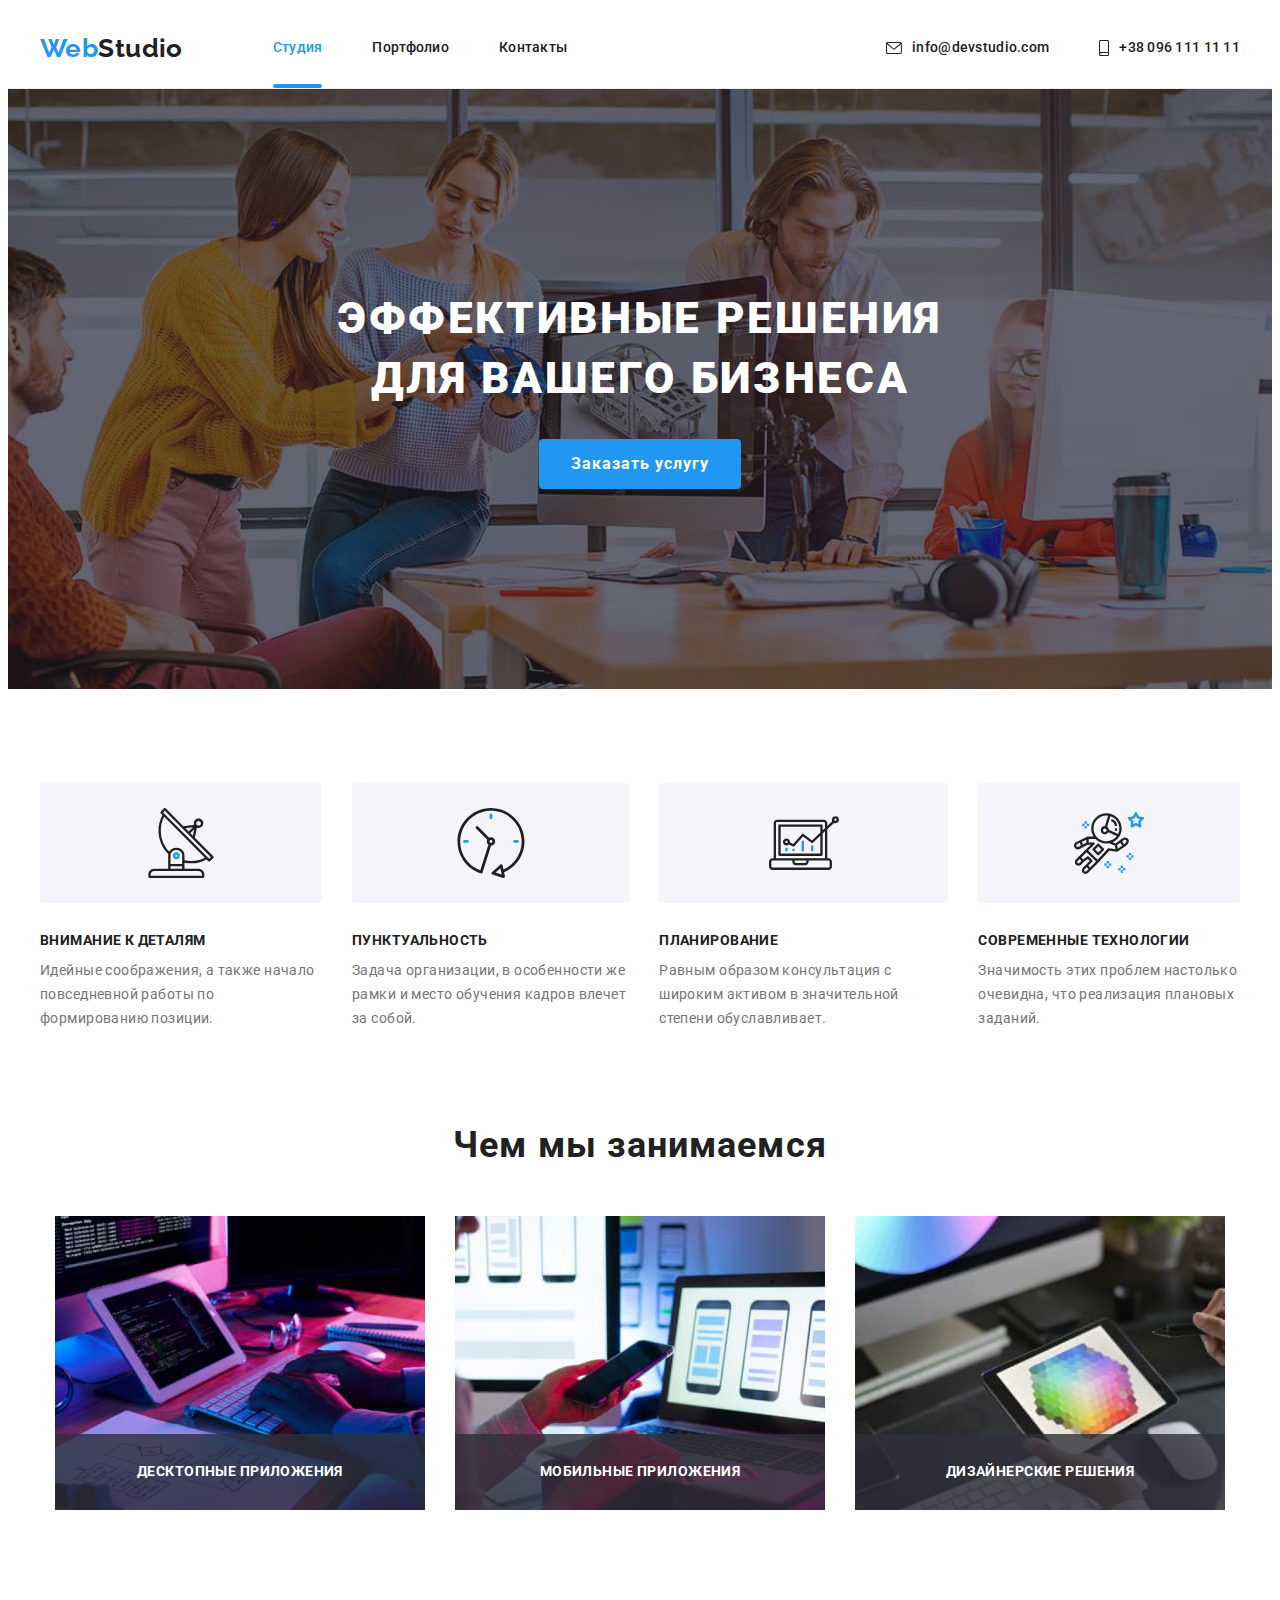
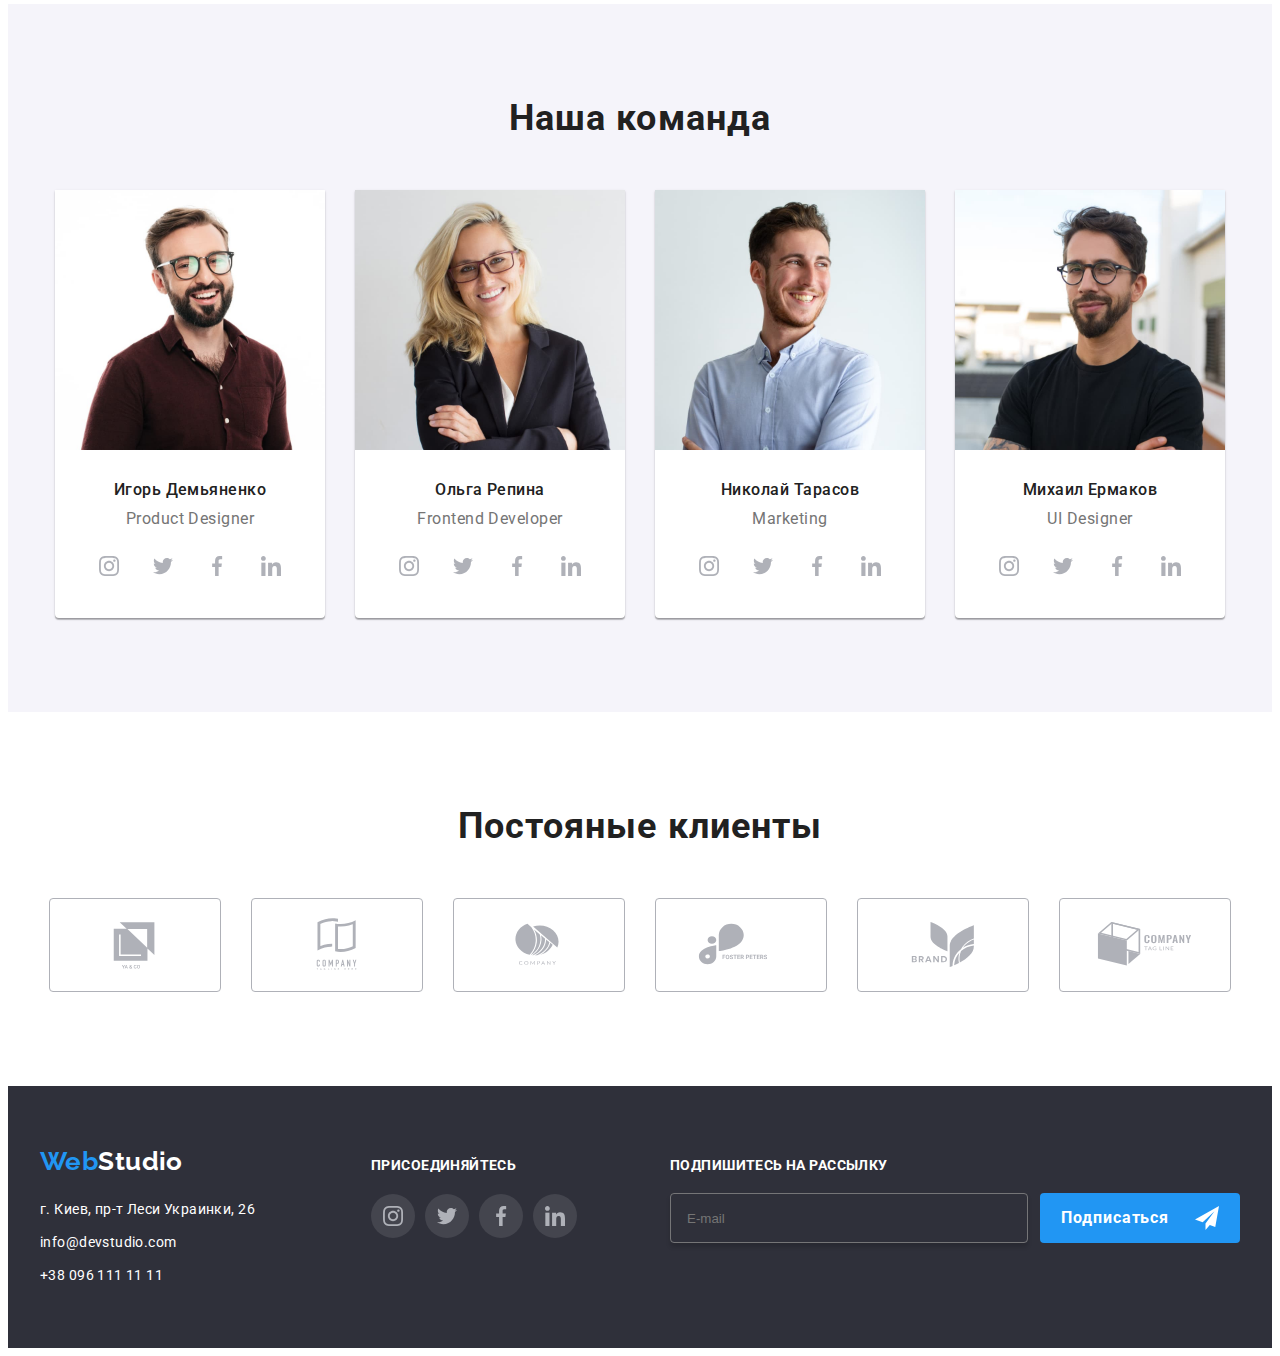
==== commit 0ac53ac2: "Amended" ====
--- a/index.html
+++ b/index.html
@@ -21,17 +21,17 @@
 	<header class="header">
 		<div class="container header__container">
 			<nav class="header__nav nav">
-				<a class="nav__logo" href="./index.html" lang="en"><span class="accent">Web</span>Studio</a>
-				<ul class="nav__list list">
-					<li class="nav__item"><a href="./index.html" class="nav__link link current">Студия</a></li>
-					<li class="nav__item"><a href="./portfolio.html" class="nav__link link">Портфолио</a></li>
-					<li class="nav__item"><a href="" class="nav__link link">Контакты</a></li>
+				<a class="logo" href="./index.html" lang="en"><span class="logo__accent">Web</span>Studio</a>
+				<ul class="nav__list ">
+					<li class="nav__item"><a href="./index.html" class="nav__link  nav__link--current">Студия</a></li>
+					<li class="nav__item"><a href="./portfolio.html" class="nav__link ">Портфолио</a></li>
+					<li class="nav__item"><a href="" class="nav__link ">Контакты</a></li>
 				</ul>
 			</nav>
-			<ul class="header__contact-list contact-list list">
+			<ul class="header__contact-list contact-list ">
 				<li class="contact-list__item">
 
-					<a href="mailto:info@devstudio.com" class="contact-list__link link">
+					<a href="mailto:info@devstudio.com" class="contact-list__link ">
 						<svg class="link__icon link__icon-contact link__icon-contact-envelope">
 							<use href="./img/SVG/symbol-defs.svg#icon-envelope"></use>
 						</svg>
@@ -40,7 +40,7 @@
 				</li>
 				<li class="contact-list__item">
 
-					<a href="tel:+380961111111" class="contact-list__link link">
+					<a href="tel:+380961111111" class="contact-list__link ">
 						<svg class="link__icon link__icon-contact link__icon-contact-smartphone">
 							<use href="./img/SVG/symbol-defs.svg#icon-smartphone"></use>
 						</svg>
@@ -57,112 +57,112 @@
 				для вашего бизнеса</h1>
 			<button type="button" class="hero__button" data-modal-open>Заказать услугу</button>
 		</section>
-		<section class="advantages section">
+		<section class="section">
 			<div class="container">
-				<h2 class="advantages__title visually-hidden">Наши преимущества</h2>
-				<ul class="list advantages__list">
+				<h2 class="section__title visually-hidden">Наши преимущества</h2>
+				<ul class=" advantages">
 					<li class="advantages__item">
 						<div class="advantages__icon-container">
-							<svg class="icon icon__advantages">
+							<svg class=" advantages__icon">
 								<use href="./img/SVG/symbol-defs.svg#icon-antenna-1"></use>
 							</svg>
 						</div>
-						<h3 class="advantages__item-title">Внимание к деталям</h3>
-						<p class="advantages-text">
+						<h3 class="advantages__title">Внимание к деталям</h3>
+						<p class="advantages__text">
 							Идейные соображения, а также начало повседневной работы по формированию позиции.
 						</p>
 					</li>
 					<li class="advantages__item">
 						<div class="advantages__icon-container">
-							<svg class="icon icon__advantages">
+							<svg class="advantages__icon">
 								<use href="./img/SVG/symbol-defs.svg#icon-clock-1"></use>
 							</svg>
 						</div>
-						<h3 class="advantages__item-title">Пунктуальность</h3>
-						<p class="advantages-text">
+						<h3 class="advantages__title">Пунктуальность</h3>
+						<p class="advantages__text">
 							Задача организации, в особенности же рамки и место обучения кадров влечет за собой.
 						</p>
 					</li>
 					<li class="advantages__item">
 						<div class="advantages__icon-container">
-							<svg class="icon icon__advantages">
+							<svg class="advantages__icon">
 								<use href="./img/SVG/symbol-defs.svg#icon-diagram-1"></use>
 							</svg>
 						</div>
-						<h3 class="advantages__item-title">Планирование</h3>
-						<p class="advantages-text">
+						<h3 class="advantages__title">Планирование</h3>
+						<p class="advantages__text">
 							Равным образом консультация с широким активом в значительной степени обуславливает.
 						</p>
 					</li>
 					<li class="advantages__item">
 						<div class="advantages__icon-container">
-							<svg class="icon icon__advantages">
+							<svg class="advantages__icon">
 								<use href="./img/SVG/symbol-defs.svg#icon-astronaut-1"></use>
 							</svg>
 						</div>
-						<h3 class="advantages__item-title">Современные технологии</h3>
-						<p class="advantages-text">
+						<h3 class="advantages__title">Современные технологии</h3>
+						<p class="advantages__text">
 							Значимость этих проблем настолько очевидна, что реализация плановых заданий.
 						</p>
 					</li>
 				</ul>
 			</div>
 		</section>
-		<section class="ocupation section">
+		<section class="section section--no-padding-top">
 			<div class="container">
-				<h2 class="ocupation__title">Чем мы занимаемся</h2>
-				<ul class="ocupation__list list">
-					<li class="ocupation__item-title">
+				<h2 class="section__title">Чем мы занимаемся</h2>
+				<ul class="ocupation ">
+					<li class="ocupation__item">
 						<a href="#!" class="ocupation__link"><img src="./img/img1.jpg" alt="Работает за компютером"
 								width="370" /></a>
-						<p class="ocupation__link-text">Десктопные приложения</p>
-					</li>
-					<li class="ocupation__item-title">
+						<p class="ocupation__text">Десктопные приложения</p>
+					</li>
+					<li class="ocupation__item">
 						<a href="#!" class="ocupation__link"><img src="./img/img2.jpg" alt="Выбирает дизайн мобильного приложения"
 								width="370" /></a>
-						<p class="ocupation__link-text">Мобильные приложения</p>
-					</li>
-					<li class="ocupation__item-title">
+						<p class="ocupation__text">Мобильные приложения</p>
+					</li>
+					<li class="ocupation__item">
 						<a href="#!" class="ocupation__link"><img src="./img/img3.jpg" alt="Выбирает цвет в палитре"
 								width="370" /></a>
-						<p class="ocupation__link-text">Дизайнерские решения</p>
+						<p class="ocupation__text">Дизайнерские решения</p>
 					</li>
 				</ul>
 			</div>
 		</section>
-		<section class="team section">
+		<section class="section section--other-background-color">
 			<div class="container ">
-				<h2 class="team__title">Наша команда</h2>
-				<ul class="team__list list">
-					<li class="team__item item">
+				<h2 class="section__title">Наша команда</h2>
+				<ul class="team">
+					<li class="team__item">
 						<img src="./img/ihor.jpg" alt="Фото Игоря Демьяненко" width="270" />
-						<div class="item__text-container">
-							<h3 class="item__title">Игорь Демьяненко</h3>
-							<p class="item__text">Product Designer</p>
-							<ul class="social-links__list">
-								<li class="social-links__item">
-									<a href="#!" class="social-link">
+						<div class="team__container">
+							<h3 class="team__title">Игорь Демьяненко</h3>
+							<p class="team__text">Product Designer</p>
+							<ul class="social">
+								<li class="social__item">
+									<a href="#!" class="social__link">
 										<svg class="icon icon-social-links" width=" 20" height="20">
 											<use href="./img/SVG/symbol-defs.svg#icon-instagram-1"></use>
 										</svg>
 									</a>
 								</li>
-								<li class="social-links__item">
-									<a href="#!" class="social-link">
+								<li class="social__item">
+									<a href="#!" class="social__link">
 										<svg class="icon icon-social-links" width=" 20" height="20">
 											<use href="./img/SVG/symbol-defs.svg#icon-twitter-1"></use>
 										</svg>
 									</a>
 								</li>
-								<li class="social-links__item">
-									<a href="#!" class="social-link">
+								<li class="social__item">
+									<a href="#!" class="social__link">
 										<svg class="icon icon-social-links" width=" 20" height="20">
 											<use href="./img/SVG/symbol-defs.svg#icon-facebook-1"></use>
 										</svg>
 									</a>
 								</li>
-								<li class="social-links__item">
-									<a href="#!" class="social-link">
+								<li class="social__item">
+									<a href="#!" class="social__link">
 										<svg class="icon icon-social-links" width=" 20" height="20">
 											<use href="./img/SVG/symbol-defs.svg#icon-linkedin-1"></use>
 										</svg>
@@ -171,35 +171,35 @@
 							</ul>
 						</div>
 					</li>
-					<li class="team__item item">
+					<li class="team__item">
 						<img src="./img/olga.jpg" alt="Фото Ольги Репиной" width="270" />
-						<div class="item__text-container">
-							<h3 class="item__title">Ольга Репина</h3>
-							<p class="item__text">Frontend Developer</p>
-							<ul class="social-links__list">
-								<li class="social-links__item">
-									<a href="#!" class="social-link">
+						<div class="team__container">
+							<h3 class="team__title">Ольга Репина</h3>
+							<p class="team__text">Frontend Developer</p>
+							<ul class="social">
+								<li class="social__item">
+									<a href="#!" class="social__link">
 										<svg class="icon icon-social-links" width=" 20" height="20">
 											<use href="./img/SVG/symbol-defs.svg#icon-instagram-1"></use>
 										</svg>
 									</a>
 								</li>
-								<li class="social-links__item">
-									<a href="#!" class="social-link">
+								<li class="social__item">
+									<a href="#!" class="social__link">
 										<svg class="icon icon-social-links" width=" 20" height="20">
 											<use href="./img/SVG/symbol-defs.svg#icon-twitter-1"></use>
 										</svg>
 									</a>
 								</li>
-								<li class="social-links__item">
-									<a href="#!" class="social-link">
+								<li class="social__item">
+									<a href="#!" class="social__link">
 										<svg class="icon icon-social-links" width=" 20" height="20">
 											<use href="./img/SVG/symbol-defs.svg#icon-facebook-1"></use>
 										</svg>
 									</a>
 								</li>
-								<li class="social-links__item">
-									<a href="#!" class="social-link">
+								<li class="social__item">
+									<a href="#!" class="social__link">
 										<svg class="icon icon-social-links" width=" 20" height="20">
 											<use href="./img/SVG/symbol-defs.svg#icon-linkedin-1"></use>
 										</svg>
@@ -208,35 +208,35 @@
 							</ul>
 						</div>
 					</li>
-					<li class="team__item item">
+					<li class="team__item">
 						<img src="./img/nikola.jpg" alt="Фото Николая Тарасова" width="270" />
-						<div class="item__text-container">
-							<h3 class="item__title">Николай Тарасов</h3>
-							<p class="item__text">Marketing</p>
-							<ul class="social-links__list">
-								<li class="social-links__item">
-									<a href="#!" class="social-link">
+						<div class="team__container">
+							<h3 class="team__title">Николай Тарасов</h3>
+							<p class="team__text">Marketing</p>
+							<ul class="social">
+								<li class="social__item">
+									<a href="#!" class="social__link">
 										<svg class="icon icon-social-links" width=" 20" height="20">
 											<use href="./img/SVG/symbol-defs.svg#icon-instagram-1"></use>
 										</svg>
 									</a>
 								</li>
-								<li class="social-links__item">
-									<a href="#!" class="social-link">
+								<li class="social__item">
+									<a href="#!" class="social__link">
 										<svg class="icon icon-social-links" width=" 20" height="20">
 											<use href="./img/SVG/symbol-defs.svg#icon-twitter-1"></use>
 										</svg>
 									</a>
 								</li>
-								<li class="social-links__item">
-									<a href="#!" class="social-link">
+								<li class="social__item">
+									<a href="#!" class="social__link">
 										<svg class="icon icon-social-links" width=" 20" height="20">
 											<use href="./img/SVG/symbol-defs.svg#icon-facebook-1"></use>
 										</svg>
 									</a>
 								</li>
-								<li class="social-links__item">
-									<a href="#!" class="social-link">
+								<li class="social__item">
+									<a href="#!" class="social__link">
 										<svg class="icon icon-social-links" width=" 20" height="20">
 											<use href="./img/SVG/symbol-defs.svg#icon-linkedin-1"></use>
 										</svg>
@@ -245,35 +245,35 @@
 							</ul>
 						</div>
 					</li>
-					<li class="team__item item">
+					<li class="team__item">
 						<img src="./img/mihail.jpg" alt="Фото Михаила Ермакова" width="270" />
-						<div class="item__text-container">
-							<h3 class="item__title">Михаил Ермаков</h3>
-							<p class="item__text">UI Designer</p>
-							<ul class="social-links__list">
-								<li class="social-links__item">
-									<a href="#!" class="social-link">
+						<div class="team__container">
+							<h3 class="team__title">Михаил Ермаков</h3>
+							<p class="team__text">UI Designer</p>
+							<ul class="social">
+								<li class="social__item">
+									<a href="#!" class="social__link">
 										<svg class="icon icon-social-links" width=" 20" height="20">
 											<use href="./img/SVG/symbol-defs.svg#icon-instagram-1"></use>
 										</svg>
 									</a>
 								</li>
-								<li class="social-links__item">
-									<a href="#!" class="social-link">
+								<li class="social__item">
+									<a href="#!" class="social__link">
 										<svg class="icon icon-social-links" width=" 20" height="20">
 											<use href="./img/SVG/symbol-defs.svg#icon-twitter-1"></use>
 										</svg>
 									</a>
 								</li>
-								<li class="social-links__item">
-									<a href="#!" class="social-link">
+								<li class="social__item">
+									<a href="#!" class="social__link">
 										<svg class="icon icon-social-links" width=" 20" height="20">
 											<use href="./img/SVG/symbol-defs.svg#icon-facebook-1"></use>
 										</svg>
 									</a>
 								</li>
-								<li class="social-links__item">
-									<a href="#!" class="social-link">
+								<li class="social__item">
+									<a href="#!" class="social__link">
 										<svg class="icon icon-social-links" width=" 20" height="20">
 											<use href="./img/SVG/symbol-defs.svg#icon-linkedin-1"></use>
 										</svg>
@@ -285,48 +285,48 @@
 				</ul>
 			</div>
 		</section>
-		<section class="section clients">
+		<section class="section ">
 			<div class="container">
-				<h2 class="clients__title">Постояные клиенты</h2>
-				<ul class="clients__list">
-					<li class="clients__list-item">
-						<a href="#!" class="clients__link">
-							<svg class="icon icon__clients">
+				<h2 class="section__title">Постояные клиенты</h2>
+				<ul class="clients">
+					<li class="clients__item">
+						<a href="#!" class="clients__link">
+							<svg class="clients__icon">
 								<use href="./img/SVG/symbol-defs.svg#icon-Logo1"></use>
 							</svg>
 						</a>
 					</li>
-					<li class="clients__list-item">
-						<a href="#!" class="clients__link">
-							<svg class="icon icon__clients">
+					<li class="clients__item">
+						<a href="#!" class="clients__link">
+							<svg class="clients__icon">
 								<use href="./img/SVG/symbol-defs.svg#icon-Logo2"></use>
 							</svg>
 						</a>
 					</li>
-					<li class="clients__list-item">
-						<a href="#!" class="clients__link">
-							<svg class="icon icon__clients">
+					<li class="clients__item">
+						<a href="#!" class="clients__link">
+							<svg class="clients__icon">
 								<use href="./img/SVG/symbol-defs.svg#icon-Logo3"></use>
 							</svg>
 						</a>
 					</li>
-					<li class="clients__list-item">
-						<a href="#!" class="clients__link">
-							<svg class="icon icon__clients">
+					<li class="clients__item">
+						<a href="#!" class="clients__link">
+							<svg class="clients__icon">
 								<use href="./img/SVG/symbol-defs.svg#icon-Logo4"></use>
 							</svg>
 						</a>
 					</li>
-					<li class="clients__list-item">
-						<a href="#!" class="clients__link">
-							<svg class="icon icon__clients">
+					<li class="clients__item">
+						<a href="#!" class="clients__link">
+							<svg class="clients__icon">
 								<use href="./img/SVG/symbol-defs.svg#icon-Logo5"></use>
 							</svg>
 						</a>
 					</li>
-					<li class="clients__list-item">
-						<a href="#!" class="clients__link">
-							<svg class="icon icon__clients">
+					<li class="clients__item">
+						<a href="#!" class="clients__link">
+							<svg class="clients__icon">
 								<use href="./img/SVG/symbol-defs.svg#icon-Logo6"></use>
 							</svg>
 						</a>
@@ -338,18 +338,18 @@
 	<footer class="footer">
 		<div class="container footer__container">
 			<div class="footer__contacts">
-				<a class="footer__logo" href="./index.html" lang="en"><span class="accent">Web</span>Studio</a>
+				<a class="logo" href="./index.html" lang="en"><span class="logo__accent">Web</span>Studio</a>
 				<address class="footer__address address">
-					<ul class="address__list list">
+					<ul class="address__list ">
 						<li class="address__item">
 							<a href="https://goo.gl/maps/FFWDa3F11SiFwjZ78" target="blank" rel="noopener nofollow"
-								class="link address__link address__link-white">г. Киев, пр-т Леси Украинки, 26</a>
+								class=" address__link address__link-white">г. Киев, пр-т Леси Украинки, 26</a>
 						</li>
 						<li class="address__item">
-							<a href="mailto:info@devstudio.com" class="link address__link">info@devstudio.com</a>
+							<a href="mailto:info@devstudio.com" class=" address__link">info@devstudio.com</a>
 						</li>
 						<li class="address__item">
-							<a href="tel:+380961111111" class="link address__link">+38 096 111 11 11</a>
+							<a href="tel:+380961111111" class=" address__link">+38 096 111 11 11</a>
 						</li>
 					</ul>
 				</address>
@@ -358,28 +358,28 @@
 				<h2 class="join__title">Присоединяйтесь</h2>
 				<ul class="join__list">
 					<li class="join__list-item ">
-						<a href="#!" class="social-link">
+						<a href="#!" class="social__link">
 							<svg class="icon icon-social-links" width=" 20" height="20">
 								<use href="./img/SVG/symbol-defs.svg#icon-instagram-1"></use>
 							</svg>
 						</a>
 					</li>
 					<li class="join__list-item ">
-						<a href="#!" class="social-link">
+						<a href="#!" class="social__link">
 							<svg class="icon icon-social-links" width=" 20" height="20">
 								<use href="./img/SVG/symbol-defs.svg#icon-twitter-1"></use>
 							</svg>
 						</a>
 					</li>
 					<li class="join__list-item ">
-						<a href="#!" class="social-link">
+						<a href="#!" class="social__link">
 							<svg class="icon icon-social-links" width=" 20" height="20">
 								<use href="./img/SVG/symbol-defs.svg#icon-facebook-1"></use>
 							</svg>
 						</a>
 					</li>
 					<li class="join__list-item ">
-						<a href="#!" class="social-link">
+						<a href="#!" class="social__link">
 							<svg class="icon icon-social-links" width=" 20" height="20">
 								<use href="./img/SVG/symbol-defs.svg#icon-linkedin-1"></use>
 							</svg>
@@ -404,59 +404,60 @@
 	</footer>
 	<div class="backdrop is-hidden" data-modal>
 		<div class="modal">
-			<button type="button" class="modal-button" data-modal-close>
-				<svg class="close-modal" width="30" height="30">
+			<button type="button" class="modal__button" data-modal-close>
+				<svg class="modal__close" width="30" height="30">
 					<use href="./img/SVG/symbol-defs.svg#icon-close-modal">
 					</use>
 				</svg>
 			</button>
-			<form class="modal_form">
-				<h4 class="modal_title">Оставьте свои данные, мы вам перезвоним</h4>
-				<ul class="modal_list">
-					<li class="modal_item">
-						<label class="modal_label">
+			<form class="modal__form">
+				<h4 class="modal__title">Оставьте свои данные, мы вам перезвоним</h4>
+				<ul class="modal__list">
+					<li class="modal__item">
+						<label class="modal__label">
 							Имя
-							<input type="text" class="modal_input" name="name">
-							<svg class="modal_button-icon" width="18" height="18">
+							<input type="text" class="modal__input" name="name">
+							<svg class="modal__button-icon" width="18" height="18">
 								<use href="./img/SVG/symbol-defs.svg#icon-person"></use>
 							</svg>
 						</label>
 					</li>
-					<li class="modal_item">
-						<label class="modal_label">
+					<li class="modal__item">
+						<label class="modal__label">
 							Телефон
-							<input type="tel" class="modal_input" name="phone">
-							<svg class="modal_button-icon" width="18" height="18">
+							<input type="tel" class="modal__input" name="phone">
+							<svg class="modal__button-icon" width="18" height="18">
 								<use href="./img/SVG/symbol-defs.svg#icon-phone"></use>
 							</svg>
 						</label>
 					</li>
-					<li class="modal_item">
-						<label class="modal_label">
+					<li class="modal__item">
+						<label class="modal__label">
 							Почта
-							<input type="email" class="modal_input " name="email">
-							<svg class="modal_button-icon" width="18" height="18">
+							<input type="email" class="modal__input " name="email">
+							<svg class="modal__button-icon" width="18" height="18">
 								<use href="./img/SVG/symbol-defs.svg#icon-email"></use>
 							</svg>
 						</label>
 					</li>
-					<li class="modal_item">
-						<label class="modal_label">
+					<li class="modal__item">
+						<label class="modal__label">
 							Комментарий
-							<textarea class="modal_textarea" name="comment" cols="30" rows="10"
+							<textarea class="modal__textarea" name="comment" cols="30" rows="10"
 								placeholder="Введите текст"></textarea>
 						</label>
 					</li>
 				</ul>
-				<label class="modal_label-checkbox">
+				<label class="modal__label-checkbox">
 					<span class="checkbox_span">Соглашаюсь с рассылкой и принимаю <a
-							href="https://docs.emmet.io/cheatsheet-a5.pdf" class="modal_link">Условия
+							href="https://docs.emmet.io/cheatsheet-a5.pdf" target="blank" rel="noopener nofollow"
+							class="modal__link">Условия
 							договора</a></span>
-					<input type="checkbox" class="modal_checkbox">
+					<input type="checkbox" class="modal__checkbox">
 					<span class="checkbox_icon">
 					</span>
 				</label>
-				<div class="modal_submit-wrapper"><input class="modal_submit" type="submit" value="Отправить"></div>
+				<div class="modal__submit-wrapper"><input class="modal__submit" type="submit" value="Отправить"></div>
 			</form>
 		</div>
 	</div>
--- a/css/main.min.css
+++ b/css/main.min.css
@@ -1,2 +1,2 @@
-:root{--primary-text-color: #757575;--secondary-text-color: #ffffff;--title-text-color: #212121;--primary-bg-color: #ffffff;--secondary-bg-color: #f5f4fa;--footer-bg-color: #2f303a;--accent-color: #2196f3}.visually-hidden{position:absolute;width:1px;height:1px;margin:-1px;border:0;padding:0;white-space:nowrap;clip-path:inset(100%);clip:rect(0 0 0 0);overflow:hidden}h1,h2,h3,h4,p{margin:0}ul{list-style:none;margin:0;padding:0}img{display:block;max-width:100%;height:auto}body{font-family:Roboto, sans-serif;font-size:14px;line-height:1.71;letter-spacing:0.03em;background-color:var(--primary-bg-color);color:var(--primary-text-color)}.wrapper{min-height:100%;overflow:hidden;display:flex;flex-direction:column}.section{padding-bottom:94px;padding-top:94px}.container{width:1200px;padding:0 15px;margin:0 auto;box-sizing:content-box}.backdrop{position:fixed;top:0;left:0;width:100%;height:100%;background-color:rgba(0,0,0,0.2);opacity:1;transition:opacity 250ms cubic-bezier(0.4, 0, 0.2, 1)}.backdrop.is-hidden{opacity:0;pointer-events:none}.backdrop.is-hidden .modal{transform:translate(-50%, -50%) scale(1.2)}.modal{position:absolute;left:50%;top:50%;width:528px;padding:40px;box-shadow:0px 1px 3px rgba(0,0,0,0.12),0px 1px 1px rgba(0,0,0,0.14),0px 2px 1px rgba(0,0,0,0.2);border-radius:4px;background-color:var(--primary-bg-color);transform:translate(-50%, -50%) scale(1);transition:transform 250ms cubic-bezier(0.4, 0, 0.2, 1)}.modal-button{position:absolute;top:8px;right:8px;padding:0;border:none;font-size:0;border-radius:50%;cursor:pointer;stroke:black;stroke-opacity:0.1;background-color:white;transition:background-color 250ms cubic-bezier(0.4, 0, 0.2, 1)}.modal-button:hover,.modal-button:focus{stroke:black;stroke-opacity:0.1;background-color:var(--accent-color);box-shadow:0px 1px 3px rgba(0,0,0,0.12),0px 1px 1px rgba(0,0,0,0.14),0px 2px 1px rgba(0,0,0,0.2)}.modal_title{font-size:20px;line-height:1.15;text-align:center;letter-spacing:0.03em;color:var(--title-text-color);margin-bottom:12px}.modal_item:not(:last-child){margin-bottom:10px}.modal_label{position:relative;display:flex;flex-direction:column}.modal_input{height:40px;border:1px solid rgba(33,33,33,0.2);border-radius:4px;padding:11px;padding-left:40px;outline:none}.modal_label:focus-within .modal_button-icon{fill:var(--accent-color)}.modal_input:focus{border-color:var(--accent-color)}.modal_button-icon{position:absolute;left:12px;bottom:11px}.modal_textarea{resize:none;outline:none;height:120px;border:1px solid rgba(33,33,33,0.2);border-radius:4px;padding:12px 16px}.modal_textarea:focus{border-color:var(--accent-color)}.modal_list{margin-bottom:20px}.modal_link{text-decoration:none;color:var(--accent-color);cursor:pointer;transition:color 250ms cubic-bezier(0.4, 0, 0.2, 1)}.modal_link:hover,.modal_link:focus{color:#188ce8;text-decoration:underline}.modal_label-checkbox{position:relative;display:flex;flex-direction:row-reverse;justify-content:center;align-items:center;margin-bottom:30px}.modal_checkbox{-moz-appearance:none;-webkit-appearance:none;appearance:none}.checkbox_span{margin-left:10px;font-family:'Roboto';font-style:normal;font-weight:400;font-size:14px;line-height:24px;letter-spacing:0.03em;color:#757575}.checkbox_icon{width:15px;height:15px;border:2px solid black;border-radius:2px}.modal_checkbox:checked+.checkbox_icon{border:transparent;background-color:var(--accent-color);background-image:url(../img/SVG/SVG/icon_check.svg)}.modal_submit-wrapper{display:flex;justify-content:center}.modal_submit{font-family:'Roboto';font-style:normal;font-weight:700;font-size:16px;line-height:1.89;letter-spacing:0.06em;width:200px;border:none;color:white;border-radius:4px;padding:10px;text-align:center;transition:background-color 250ms cubic-bezier(0.4, 0, 0.2, 1);background-color:var(--accent-color);cursor:pointer}.modal_submit:focus,.modal_submit:hover{background-color:#188ce8}.social-link{font-size:0;display:flex;justify-content:center;align-items:center;border-radius:50%;width:44px;height:44px;fill:#afb1b8;transition:fill 250ms cubic-bezier(0.4, 0, 0.2, 1),background-color 250ms cubic-bezier(0.4, 0, 0.2, 1)}.social-link:hover,.social-link:focus{background-color:var(--accent-color);fill:#ffffff}.nav__logo{font-family:Raleway, sans-serif;font-weight:700;font-size:26px;line-height:1.19;text-decoration:none;color:var(--title-text-color)}.nav__item{position:relative}.current::after{position:absolute;bottom:0;content:'';display:block;height:4px;width:100%;border-radius:2px;background-color:var(--accent-color)}.accent{color:var(--accent-color)}.list{list-style:none}.link{text-decoration:none;color:var(--title-text-color)}.header{border-bottom:1px solid #ececec}.header__container{display:flex;justify-content:center}.header__nav,.nav__list,.header__contact-list{display:flex;align-items:center}.nav__list{margin-left:90px}.header__contact-list{margin-left:auto}.contact-list__item+.contact-list__item{margin-left:50px}.nav__item a{display:flex;padding-top:32px;padding-bottom:32px}.nav__item+.nav__item{margin-left:50px}.link__icon-contact{margin-right:10px;fill:currentColor}.link__icon-contact-envelope{width:16px;height:12px}.link__icon-contact-smartphone{width:10px;height:16px}.contact-list__item::before:hover{fill:#188ce8}.contact-list__link{display:flex;align-items:center}.nav__link.current{color:var(--accent-color)}.nav__link,.contact-list__link{font-weight:500;font-size:14px;line-height:1.14;letter-spacing:0.02em;color:var(--title-text-color);transition:color 250ms cubic-bezier(0.4, 0, 0.2, 1)}.nav__link:hover,.nav__link:focus,.contact-list__link:hover,.contact-list__link:focus{color:var(--accent-color)}.hero{display:flex;flex-direction:column;justify-content:center;align-items:center;text-align:center;background-image:linear-gradient(rgba(47,48,58,0.4), rgba(47,48,58,0.4)),url(../img/Hero/hero-bg.jpg);background-repeat:no-repeat;background-size:cover;background-position:center;max-width:1600px;height:600px;margin-left:auto;margin-right:auto;background-color:var(--footer-bg-color)}.hero__title{width:696px;margin-bottom:30px;font-weight:900;font-size:44px;line-height:1.36;text-align:center;letter-spacing:0.06em;text-transform:uppercase;color:var(--secondary-text-color)}.hero__button{display:flex;font-family:Roboto, sans-serif;font-weight:700;font-size:16px;line-height:1.87;letter-spacing:0.06em;transition:background-color 250ms cubic-bezier(0.4, 0, 0.2, 1);background-color:var(--accent-color);color:var(--secondary-text-color);border-radius:4px;padding:10px 32px;border:transparent;cursor:pointer}.hero__button:hover,.hero__button:focus{background-color:#188ce8}.advantages__list{display:flex}.advantages__item+.advantages__item{margin-left:30px}.advantages__item-title{margin-bottom:10px;font-weight:700;font-size:14px;line-height:1.14;letter-spacing:0.03em;text-transform:uppercase;color:var(--title-text-color)}.icon__advantages{width:70px;height:70px}.advantages__icon-container{margin-bottom:30px;padding:25px auto;display:flex;height:120px;background-color:#f5f4fa;border-radius:4px;justify-content:center;align-items:center}.ocupation{padding-top:0}.ocupation__title{font-weight:700;font-size:36px;line-height:1.16;text-align:center;letter-spacing:0.03em;color:var(--title-text-color)}.ocupation__item-title{position:relative}.ocupation__link-text{position:absolute;bottom:0;width:100%;display:flex;justify-content:center;align-items:center;height:76px;font-weight:700;font-size:14px;line-height:1.14;letter-spacing:0.03em;text-transform:uppercase;color:var(--secondary-text-color);background-color:rgba(47,48,58,0.8)}.ocupation__list{display:flex;justify-content:center;margin-top:50px}.ocupation__item-title+.ocupation__item-title{margin-left:30px}.team{background-color:var(--secondary-bg-color)}.team__title{color:var(--title-text-color);font-weight:700;font-size:36px;line-height:1.16;text-align:center;letter-spacing:0.03em}.team__list{display:flex;margin-top:50px;justify-content:center}.team__item{background-color:#fff;box-shadow:0px 1px 3px rgba(0,0,0,0.12),0px 1px 1px rgba(0,0,0,0.14),0px 2px 1px rgba(0,0,0,0.2);border-radius:0px 0px 4px 4px}.item__text-container{padding-top:30px;padding-bottom:30px}.team__item+.team__item{margin-left:30px}.item__title{color:var(--title-text-color);font-weight:500;font-size:16px;line-height:1.19;letter-spacing:0.03em;text-align:center}.item__text{margin-top:10px;font-size:16px;line-height:1.19;letter-spacing:0.03em;text-align:center}.social-links__list{display:flex;margin-top:16px;justify-content:center}.social-links__item+.social-links__item{margin-left:10px}.clients__list{display:flex;margin-top:50px;justify-content:center}.clients__list-item{align-items:center;justify-content:center}.clients__list-item+.clients__list-item{margin-left:30px}.clients__link{display:flex;justify-content:center;align-items:center;fill:#afb1b8;width:170px;height:92px;border:1px solid #afb1b8;border-radius:4px;transition:border 250ms cubic-bezier(0.4, 0, 0.2, 1),fill 250ms cubic-bezier(0.4, 0, 0.2, 1)}.clients__link:hover,.clients__link:focus{border:1px solid #2196f3;fill:var(--accent-color)}.clients__title{color:var(--title-text-color);font-weight:700;font-size:36px;line-height:1.16;text-align:center;letter-spacing:0.03em}.icon__clients{width:106px;height:60px}.footer{background-color:var(--footer-bg-color);padding:60px 0}.footer__logo{font-family:Raleway, sans-serif;font-weight:700;font-size:26px;line-height:1.19;text-decoration:none;color:var(--secondary-text-color)}.footer__contacts{flex-grow:1}.footer__container{display:flex;align-items:baseline}.footer__address{margin-top:20px}.address__list{display:flex;flex-direction:column}.address__item+.address__item{margin-top:9px}.footer__address a{font-style:normal}.address__link{color:rgba(255,255,255,0.6);transition:color 250ms cubic-bezier(0.4, 0, 0.2, 1)}.address__link:hover,.address__link:focus{color:var(--accent-color)}.address__link-white{color:var(--secondary-text-color)}.footer__join{margin-left:70px}.join__title{font-weight:700;font-size:14px;line-height:1.14;letter-spacing:0.03em;text-transform:uppercase;color:var(--secondary-text-color)}.join__list{display:flex;margin-top:20px}.join__list-item+.join__list-item{margin-left:10px}.join__list-item{font-size:0;display:flex;justify-content:center;align-items:center;border-radius:50%;width:44px;height:44px;background-color:rgba(255,255,255,0.1)}.footer__subscribe{margin-left:93px}.subscribe__text{line-height:16px;letter-spacing:0.03em;text-transform:uppercase;color:#ffffff;margin-bottom:20px}.subscribe__label{position:relative;display:flex;width:570px;height:50px;fill:#ffffff}.subscribe__input{border-radius:4px;background-color:transparent;padding:15px 16px;border:1px solid rgba(138,138,138,0.767);flex:1 0 auto;box-shadow:0px 4px 4px rgba(0,0,0,0.15);color:#ffffff;transition:border 250ms cubic-bezier(0.4, 0, 0.2, 1)}.subscribe__input:hover,.subscribe__input:focus{border:1px solid var(--accent-color)}.subscribe__button{display:flex;align-items:center;text-align:center;justify-content:space-evenly;font-family:'Roboto';font-style:normal;font-weight:700;font-size:16px;line-height:1.88;letter-spacing:0.06em;padding:10px;min-width:200px;border-radius:4px;border:none;margin-left:12px;color:#ffffff;background-color:var(--accent-color);transition:color 250ms cubic-bezier(0.4, 0, 0.2, 1)}.subscribe__button:hover,.subscribe__button:focus{background-color:#188ce8}.subscribe__button-icon{margin-left:15px}.filter__list-item+.filter__list-item{margin-left:8px}.filter__list{margin-bottom:50px;display:flex;justify-content:center}.filter__button{margin:0 auto;border-radius:4px;padding:6px 22px;border:transparent;background-color:var(--secondary-bg-color);color:var(--title-text-color);transition:background-color 250ms cubic-bezier(0.4, 0, 0.2, 1),color 250ms cubic-bezier(0.4, 0, 0.2, 1),box-shadow 250ms cubic-bezier(0.4, 0, 0.2, 1);font-family:Roboto, sans-serif;font-weight:500;font-size:16px;line-height:1.625;letter-spacing:0.03em;cursor:pointer}.filter__button:hover,.filter__button:focus{background-color:var(--accent-color);color:var(--secondary-text-color);box-shadow:0px 3px 1px rgba(0,0,0,0.1),0px 1px 2px rgba(0,0,0,0.08),0px 2px 2px rgba(0,0,0,0.12)}.projects__list{display:flex;flex-wrap:wrap;margin-top:-15px;margin-right:-15px;margin-bottom:-15px;margin-left:-15px}.projects__list-item{margin:15px}.projects__title-text-container{padding:20px 24px;border-bottom:1px solid #ececec;border-left:1px solid #ececec;border-right:1px solid #ececec}.projects__list-title{color:var(--title-text-color);font-weight:700;font-size:18px;line-height:2;letter-spacing:0.06em}.projects__list-text{color:var(--primary-text-color);font-size:16px;line-height:1.875;letter-spacing:0.03em}.projects__link{text-decoration:none;display:block;transition:box-shadow 250ms cubic-bezier(0.4, 0, 0.2, 1)}.projects__link:hover,.projects__link:focus{box-shadow:0px 1px 1px rgba(0,0,0,0.12),0px 4px 4px rgba(0,0,0,0.06),1px 4px 6px rgba(0,0,0,0.16)}.projects__link:hover .projects__list-item-overlay-text,.projects__link:focus .projects__list-item-overlay-text{transform:translateY(0)}.projects__list-item-overlay{position:relative;overflow:hidden}.projects__list-item-overlay-text{position:absolute;bottom:0;transform:translateY(101%);display:block;width:100%;height:100%;padding:63px 24px;text-align:center;font-size:18px;line-height:1.56;letter-spacing:0.03em;color:#ffffff;background-color:rgba(33,150,243,0.9);transition:transform 250ms cubic-bezier(0.4, 0, 0.2, 1)}
+:root{--primary-text-color: #757575;--secondary-text-color: #ffffff;--title-text-color: #212121;--primary-bg-color: #ffffff;--secondary-bg-color: #f5f4fa;--footer-bg-color: #2f303a;--accent-color: #2196f3}.visually-hidden{position:absolute;width:1px;height:1px;margin:-1px;border:0;padding:0;white-space:nowrap;clip-path:inset(100%);clip:rect(0 0 0 0);overflow:hidden}h1,h2,h3,h4,p{margin:0}a{text-decoration:none}ul{list-style:none;margin:0;padding:0}img{display:block;max-width:100%;height:auto}body{font-family:Roboto, sans-serif;font-size:14px;line-height:1.71;letter-spacing:0.03em;background-color:var(--primary-bg-color);color:var(--primary-text-color)}.wrapper{min-height:100%;overflow:hidden;display:flex;flex-direction:column}.section{padding-bottom:94px;padding-top:94px}.container{width:1200px;padding:0 15px;margin:0 auto;box-sizing:content-box}.backdrop{position:fixed;top:0;left:0;width:100%;height:100%;background-color:rgba(0,0,0,0.2);opacity:1;transition:opacity 250ms cubic-bezier(0.4, 0, 0.2, 1)}.backdrop.is-hidden{opacity:0;pointer-events:none}.backdrop.is-hidden .modal{transform:translate(-50%, -50%) scale(1.2)}.modal{position:absolute;left:50%;top:50%;width:528px;padding:40px;box-shadow:0px 1px 3px rgba(0,0,0,0.12),0px 1px 1px rgba(0,0,0,0.14),0px 2px 1px rgba(0,0,0,0.2);border-radius:4px;background-color:var(--primary-bg-color);transform:translate(-50%, -50%) scale(1);transition:transform 250ms cubic-bezier(0.4, 0, 0.2, 1)}.modal__button{position:absolute;top:8px;right:8px;padding:0;border:none;font-size:0;border-radius:50%;cursor:pointer;stroke:black;stroke-opacity:0.1;background-color:white;transition:background-color 250ms cubic-bezier(0.4, 0, 0.2, 1)}.modal__button:hover,.modal__button:focus{background-color:var(--accent-color);box-shadow:0px 1px 3px rgba(0,0,0,0.12),0px 1px 1px rgba(0,0,0,0.14),0px 2px 1px rgba(0,0,0,0.2)}.modal__title{font-size:20px;line-height:1.15;text-align:center;letter-spacing:0.03em;color:var(--title-text-color);margin-bottom:12px}.modal__item:not(:last-child){margin-bottom:10px}.modal__label{position:relative;display:flex;flex-direction:column}.modal__label:focus-within .modal__button-icon{fill:var(--accent-color)}.modal__input{height:40px;border:1px solid rgba(33,33,33,0.2);border-radius:4px;padding:11px;padding-left:40px;outline:none;transition:border-color 250ms cubic-bezier(0.4, 0, 0.2, 1)}.modal__input:hover,.modal__input:focus{border-color:var(--accent-color)}.modal__button-icon{position:absolute;left:12px;bottom:11px}.modal__textarea{resize:none;outline:none;height:120px;border:1px solid rgba(33,33,33,0.2);border-radius:4px;padding:12px 16px;transition:border-color 250ms cubic-bezier(0.4, 0, 0.2, 1)}.modal__textarea:hover,.modal__textarea:focus{border-color:var(--accent-color)}.modal__list{margin-bottom:20px}.modal__link{text-decoration:none;color:var(--accent-color);cursor:pointer;transition:color 250ms cubic-bezier(0.4, 0, 0.2, 1)}.modal__link:hover,.modal__link:focus{color:#188ce8;text-decoration:underline}.modal__label-checkbox{position:relative;display:flex;flex-direction:row-reverse;justify-content:center;align-items:center;margin-bottom:30px}.modal__checkbox{-moz-appearance:none;-webkit-appearance:none;appearance:none}.modal__checkbox:checked+.checkbox_icon{border:transparent;background-color:var(--accent-color);background-image:url(../img/SVG/SVG/icon_check.svg)}.checkbox_span{margin-left:10px;font-family:'Roboto';font-style:normal;font-weight:400;font-size:14px;line-height:24px;letter-spacing:0.03em;color:#757575}.checkbox_icon{width:15px;height:15px;border:2px solid black;border-radius:2px}.modal__submit-wrapper{display:flex;justify-content:center}.modal__submit{font-family:'Roboto';font-style:normal;font-weight:700;font-size:16px;line-height:1.89;letter-spacing:0.06em;width:200px;border:none;color:white;border-radius:4px;padding:10px;text-align:center;transition:background-color 250ms cubic-bezier(0.4, 0, 0.2, 1);background-color:var(--accent-color);cursor:pointer}.modal__submit:hover,.modal__submit:focus{background-color:#188ce8}.social__link{font-size:0;display:flex;justify-content:center;align-items:center;border-radius:50%;width:44px;height:44px;fill:#afb1b8;transition:fill 250ms cubic-bezier(0.4, 0, 0.2, 1),background-color 250ms cubic-bezier(0.4, 0, 0.2, 1)}.social__link:hover,.social__link:focus{background-color:var(--accent-color);fill:#ffffff}.logo{font-family:Raleway, sans-serif;font-weight:700;font-size:26px;line-height:1.19;text-decoration:none}.logo__accent{color:var(--accent-color)}.section__title{font-weight:700;font-size:36px;line-height:1.16;text-align:center;letter-spacing:0.03em;color:var(--title-text-color)}.header__nav a{color:var(--title-text-color)}.nav__item{position:relative}.nav__link--current::after{position:absolute;bottom:0;content:'';display:block;height:4px;width:100%;border-radius:2px;background-color:var(--accent-color)}.list{list-style:none}.link{text-decoration:none;color:var(--title-text-color)}.header{border-bottom:1px solid #ececec}.header__container{display:flex;justify-content:center}.header__nav,.nav__list,.header__contact-list{display:flex;align-items:center}.nav__list{margin-left:90px}.header__contact-list{margin-left:auto}.contact-list__item+.contact-list__item{margin-left:50px}.nav__item a{display:flex;padding-top:32px;padding-bottom:32px}.nav__item+.nav__item{margin-left:50px}.link__icon-contact{margin-right:10px;fill:currentColor}.link__icon-contact-envelope{width:16px;height:12px}.link__icon-contact-smartphone{width:10px;height:16px}.contact-list__item::before:hover{fill:#188ce8}.contact-list__link{display:flex;align-items:center}.nav__link.nav__link--current{color:var(--accent-color)}.nav__link,.contact-list__link{font-weight:500;font-size:14px;line-height:1.14;letter-spacing:0.02em;color:var(--title-text-color);transition:color 250ms cubic-bezier(0.4, 0, 0.2, 1)}.nav__link:hover,.nav__link:focus,.contact-list__link:hover,.contact-list__link:focus{color:var(--accent-color)}.hero{display:flex;flex-direction:column;justify-content:center;align-items:center;text-align:center;background-image:linear-gradient(rgba(47,48,58,0.4), rgba(47,48,58,0.4)),url(../img/Hero/hero-bg.jpg);background-repeat:no-repeat;background-size:cover;background-position:center;max-width:1600px;height:600px;margin-left:auto;margin-right:auto;background-color:var(--footer-bg-color)}.hero__title{width:696px;margin-bottom:30px;font-weight:900;font-size:44px;line-height:1.36;text-align:center;letter-spacing:0.06em;text-transform:uppercase;color:var(--secondary-text-color)}.hero__button{display:flex;font-family:Roboto, sans-serif;font-weight:700;font-size:16px;line-height:1.87;letter-spacing:0.06em;transition:background-color 250ms cubic-bezier(0.4, 0, 0.2, 1);background-color:var(--accent-color);color:var(--secondary-text-color);border-radius:4px;padding:10px 32px;border:transparent;cursor:pointer}.hero__button:hover,.hero__button:focus{background-color:#188ce8}.advantages{display:flex}.advantages__item+.advantages__item{margin-left:30px}.advantages__title{margin-bottom:10px;font-weight:700;font-size:14px;line-height:1.14;letter-spacing:0.03em;text-transform:uppercase;color:var(--title-text-color)}.advantages__icon{display:inline-flex;justify-content:center;align-items:center;width:70px;height:70px}.advantages__icon-container{margin-bottom:30px;display:flex;height:120px;background-color:#f5f4fa;border-radius:4px;justify-content:center;align-items:center}.section--no-padding-top{padding-top:0}.ocupation{display:flex;justify-content:center;margin-top:50px}.ocupation__item{position:relative}.ocupation__item+.ocupation__item{margin-left:30px}.ocupation__text{position:absolute;bottom:0;width:100%;display:flex;justify-content:center;align-items:center;height:76px;font-weight:700;font-size:14px;line-height:1.14;letter-spacing:0.03em;text-transform:uppercase;color:var(--secondary-text-color);background-color:rgba(47,48,58,0.8)}.section--other-background-color{background-color:var(--secondary-bg-color)}.team{display:flex;margin-top:50px;justify-content:center}.team__item{background-color:#fff;box-shadow:0px 1px 3px rgba(0,0,0,0.12),0px 1px 1px rgba(0,0,0,0.14),0px 2px 1px rgba(0,0,0,0.2);border-radius:0px 0px 4px 4px}.team__item+.team__item{margin-left:30px}.team__container{padding-top:30px;padding-bottom:30px}.team__title{color:var(--title-text-color);font-weight:500;font-size:16px;line-height:1.19;letter-spacing:0.03em;text-align:center}.team__text{margin-top:10px;font-size:16px;line-height:1.19;letter-spacing:0.03em;text-align:center}.social{display:flex;margin-top:16px;justify-content:center}.social__item+.social__item{margin-left:10px}.clients{display:flex;margin-top:50px;justify-content:center}.clients__item{align-items:center;justify-content:center}.clients__item+.clients__item{margin-left:30px}.clients__link{display:flex;justify-content:center;align-items:center;fill:#afb1b8;width:170px;height:92px;border:1px solid #afb1b8;border-radius:4px;transition:border 250ms cubic-bezier(0.4, 0, 0.2, 1),fill 250ms cubic-bezier(0.4, 0, 0.2, 1)}.clients__link:hover,.clients__link:focus{border:1px solid #2196f3;fill:var(--accent-color)}.clients__icon{width:106px;height:60px}.footer{background-color:var(--footer-bg-color);padding:60px 0}.footer__contacts a{color:var(--secondary-text-color)}.footer__contacts{flex-grow:1}.footer__container{display:flex;align-items:baseline}.footer__address{margin-top:20px}.address__list{display:flex;flex-direction:column}.address__item+.address__item{margin-top:9px}.footer__address a{font-style:normal}.address__link{color:rgba(255,255,255,0.6);transition:color 250ms cubic-bezier(0.4, 0, 0.2, 1)}.address__link:hover,.address__link:focus{color:var(--accent-color)}.address__link-white{color:var(--secondary-text-color)}.footer__join{margin-left:70px}.join__title{font-weight:700;font-size:14px;line-height:1.14;letter-spacing:0.03em;text-transform:uppercase;color:var(--secondary-text-color)}.join__list{display:flex;margin-top:20px}.join__list-item{font-size:0;display:flex;justify-content:center;align-items:center;border-radius:50%;width:44px;height:44px;background-color:rgba(255,255,255,0.1)}.join__list-item+.join__list-item{margin-left:10px}.footer__subscribe{margin-left:93px}.subscribe__text{line-height:16px;letter-spacing:0.03em;text-transform:uppercase;color:#ffffff;margin-bottom:20px}.subscribe__label{position:relative;display:flex;width:570px;height:50px;fill:#ffffff}.subscribe__input{border-radius:4px;background-color:transparent;padding:15px 16px;border:1px solid rgba(138,138,138,0.767);flex:1 0 auto;box-shadow:0px 4px 4px rgba(0,0,0,0.15);color:#ffffff;transition:border 250ms cubic-bezier(0.4, 0, 0.2, 1)}.subscribe__input:hover,.subscribe__input:focus{border:1px solid var(--accent-color)}.subscribe__button{display:flex;align-items:center;text-align:center;justify-content:space-evenly;font-family:'Roboto';font-style:normal;font-weight:700;font-size:16px;line-height:1.88;letter-spacing:0.06em;padding:10px;min-width:200px;border-radius:4px;border:none;margin-left:12px;color:#ffffff;background-color:var(--accent-color);transition:color 250ms cubic-bezier(0.4, 0, 0.2, 1)}.subscribe__button:hover,.subscribe__button:focus{background-color:#188ce8}.subscribe__button-icon{margin-left:15px}.filter{margin-bottom:50px;display:flex;justify-content:center}.filter__item+.filter__item{margin-left:8px}.filter__button{margin:0 auto;border-radius:4px;padding:6px 22px;border:transparent;background-color:var(--secondary-bg-color);color:var(--title-text-color);transition:background-color 250ms cubic-bezier(0.4, 0, 0.2, 1),color 250ms cubic-bezier(0.4, 0, 0.2, 1),box-shadow 250ms cubic-bezier(0.4, 0, 0.2, 1);font-family:Roboto, sans-serif;font-weight:500;font-size:16px;line-height:1.625;letter-spacing:0.03em;cursor:pointer}.filter__button:hover,.filter__button:focus{background-color:var(--accent-color);color:var(--secondary-text-color);box-shadow:0px 3px 1px rgba(0,0,0,0.1),0px 1px 2px rgba(0,0,0,0.08),0px 2px 2px rgba(0,0,0,0.12)}.projects{display:flex;flex-wrap:wrap;justify-content:center;margin:-15px}.projects__item{margin:15px}.projects__container{padding:20px 24px;border-bottom:1px solid #ececec;border-left:1px solid #ececec;border-right:1px solid #ececec}.projects__title{color:var(--title-text-color);font-weight:700;font-size:18px;line-height:2;letter-spacing:0.06em}.projects__text{color:var(--primary-text-color);font-size:16px;line-height:1.875;letter-spacing:0.03em}.projects__link{text-decoration:none;display:block;transition:box-shadow 250ms cubic-bezier(0.4, 0, 0.2, 1)}.projects__link:hover,.projects__link:focus{box-shadow:0px 1px 1px rgba(0,0,0,0.12),0px 4px 4px rgba(0,0,0,0.06),1px 4px 6px rgba(0,0,0,0.16)}.projects__overlay{position:relative;overflow:hidden}.projects__overlay-text{position:absolute;bottom:0;transform:translateY(101%);display:block;width:100%;height:100%;padding:63px 24px;text-align:center;font-size:18px;line-height:1.56;letter-spacing:0.03em;color:#ffffff;background-color:rgba(33,150,243,0.9);transition:transform 250ms cubic-bezier(0.4, 0, 0.2, 1)}.projects__link:hover .projects__overlay-text,.projects__link:focus .projects__overlay-text{transform:translateY(0)}
 /*# sourceMappingURL=main.min.css.map */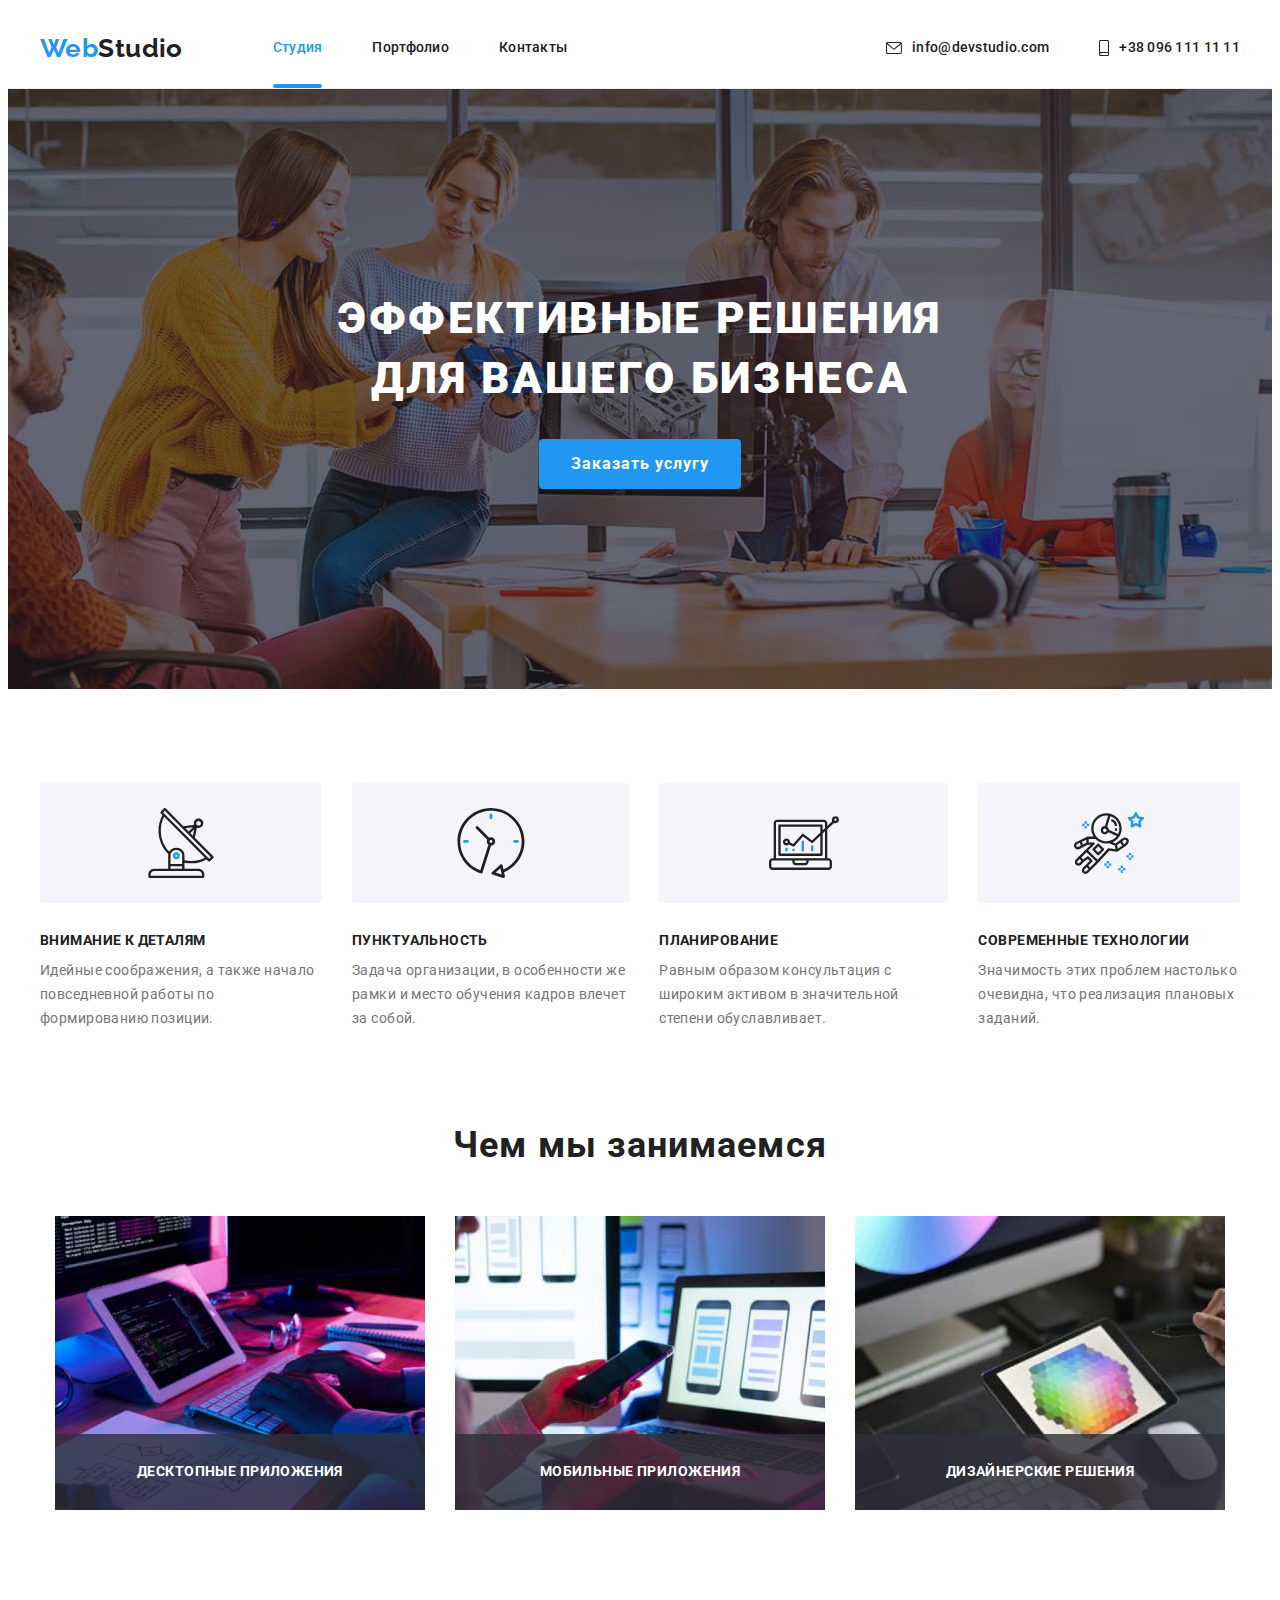
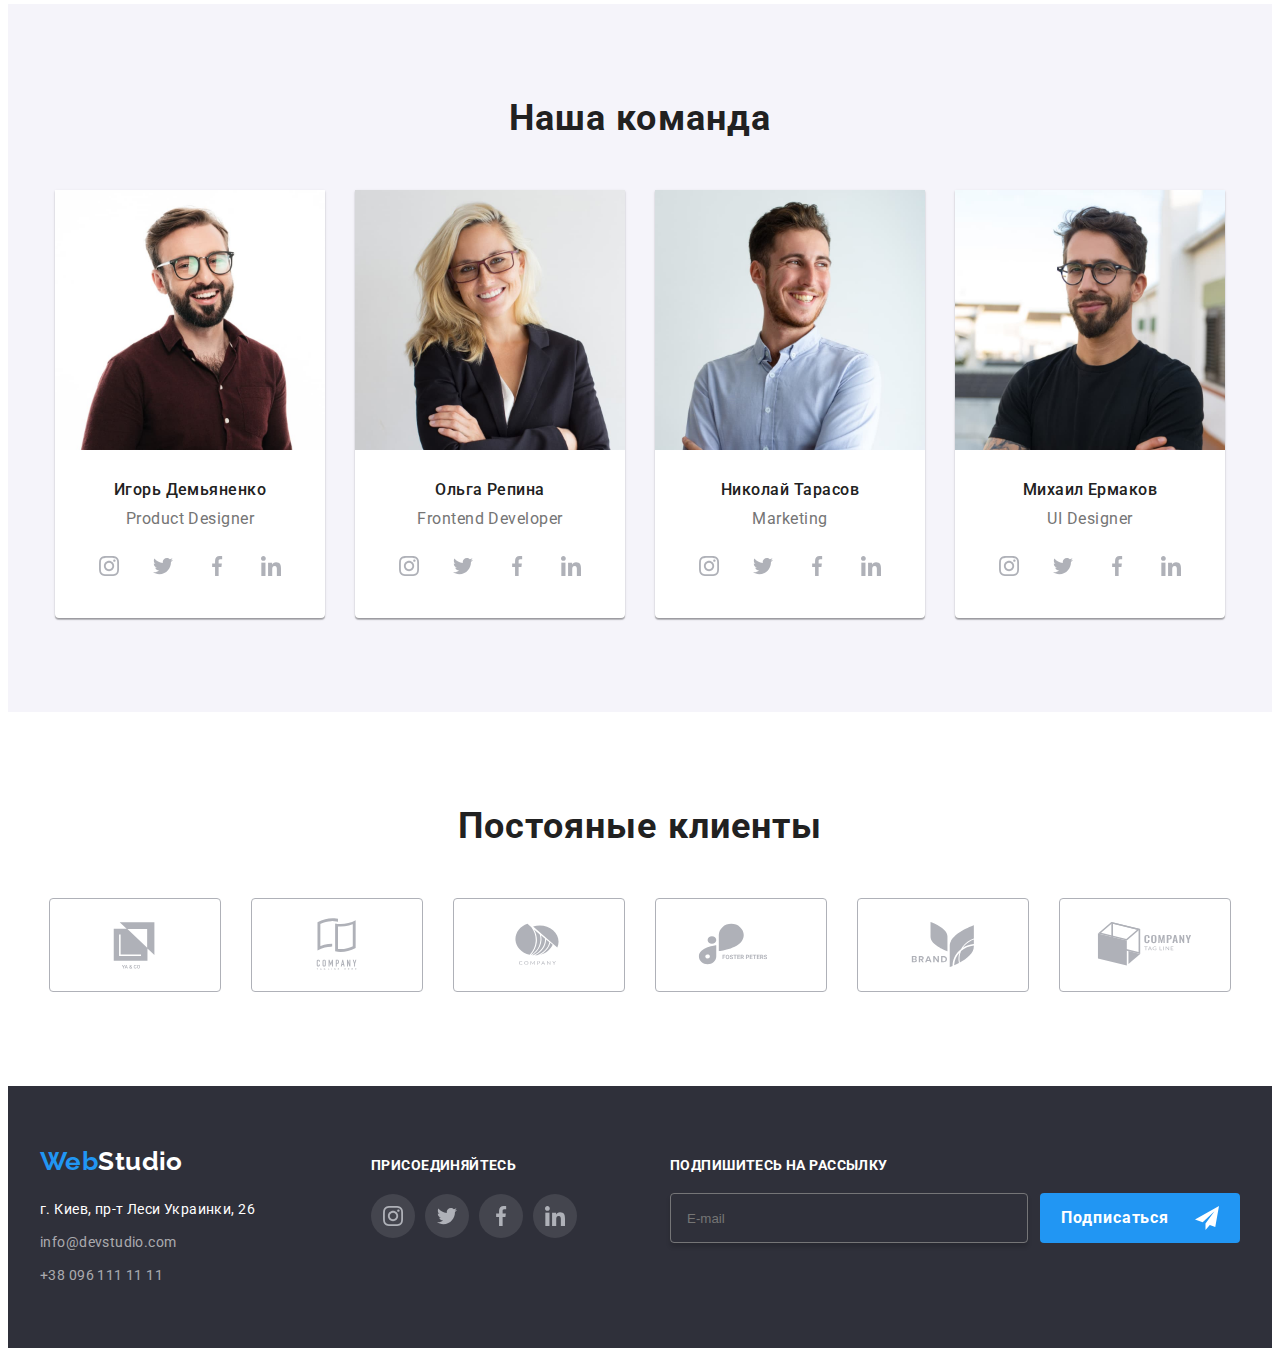
==== commit c123684a: "Amended" ====
--- a/index.html
+++ b/index.html
@@ -343,7 +343,7 @@
 					<ul class="address__list ">
 						<li class="address__item">
 							<a href="https://goo.gl/maps/FFWDa3F11SiFwjZ78" target="blank" rel="noopener nofollow"
-								class=" address__link address__link-white">г. Киев, пр-т Леси Украинки, 26</a>
+								class=" address__link address__link--white">г. Киев, пр-т Леси Украинки, 26</a>
 						</li>
 						<li class="address__item">
 							<a href="mailto:info@devstudio.com" class=" address__link">info@devstudio.com</a>
--- a/css/main.min.css
+++ b/css/main.min.css
@@ -1,2 +1,2 @@
-:root{--primary-text-color: #757575;--secondary-text-color: #ffffff;--title-text-color: #212121;--primary-bg-color: #ffffff;--secondary-bg-color: #f5f4fa;--footer-bg-color: #2f303a;--accent-color: #2196f3}.visually-hidden{position:absolute;width:1px;height:1px;margin:-1px;border:0;padding:0;white-space:nowrap;clip-path:inset(100%);clip:rect(0 0 0 0);overflow:hidden}h1,h2,h3,h4,p{margin:0}a{text-decoration:none}ul{list-style:none;margin:0;padding:0}img{display:block;max-width:100%;height:auto}body{font-family:Roboto, sans-serif;font-size:14px;line-height:1.71;letter-spacing:0.03em;background-color:var(--primary-bg-color);color:var(--primary-text-color)}.wrapper{min-height:100%;overflow:hidden;display:flex;flex-direction:column}.section{padding-bottom:94px;padding-top:94px}.container{width:1200px;padding:0 15px;margin:0 auto;box-sizing:content-box}.backdrop{position:fixed;top:0;left:0;width:100%;height:100%;background-color:rgba(0,0,0,0.2);opacity:1;transition:opacity 250ms cubic-bezier(0.4, 0, 0.2, 1)}.backdrop.is-hidden{opacity:0;pointer-events:none}.backdrop.is-hidden .modal{transform:translate(-50%, -50%) scale(1.2)}.modal{position:absolute;left:50%;top:50%;width:528px;padding:40px;box-shadow:0px 1px 3px rgba(0,0,0,0.12),0px 1px 1px rgba(0,0,0,0.14),0px 2px 1px rgba(0,0,0,0.2);border-radius:4px;background-color:var(--primary-bg-color);transform:translate(-50%, -50%) scale(1);transition:transform 250ms cubic-bezier(0.4, 0, 0.2, 1)}.modal__button{position:absolute;top:8px;right:8px;padding:0;border:none;font-size:0;border-radius:50%;cursor:pointer;stroke:black;stroke-opacity:0.1;background-color:white;transition:background-color 250ms cubic-bezier(0.4, 0, 0.2, 1)}.modal__button:hover,.modal__button:focus{background-color:var(--accent-color);box-shadow:0px 1px 3px rgba(0,0,0,0.12),0px 1px 1px rgba(0,0,0,0.14),0px 2px 1px rgba(0,0,0,0.2)}.modal__title{font-size:20px;line-height:1.15;text-align:center;letter-spacing:0.03em;color:var(--title-text-color);margin-bottom:12px}.modal__item:not(:last-child){margin-bottom:10px}.modal__label{position:relative;display:flex;flex-direction:column}.modal__label:focus-within .modal__button-icon{fill:var(--accent-color)}.modal__input{height:40px;border:1px solid rgba(33,33,33,0.2);border-radius:4px;padding:11px;padding-left:40px;outline:none;transition:border-color 250ms cubic-bezier(0.4, 0, 0.2, 1)}.modal__input:hover,.modal__input:focus{border-color:var(--accent-color)}.modal__button-icon{position:absolute;left:12px;bottom:11px}.modal__textarea{resize:none;outline:none;height:120px;border:1px solid rgba(33,33,33,0.2);border-radius:4px;padding:12px 16px;transition:border-color 250ms cubic-bezier(0.4, 0, 0.2, 1)}.modal__textarea:hover,.modal__textarea:focus{border-color:var(--accent-color)}.modal__list{margin-bottom:20px}.modal__link{text-decoration:none;color:var(--accent-color);cursor:pointer;transition:color 250ms cubic-bezier(0.4, 0, 0.2, 1)}.modal__link:hover,.modal__link:focus{color:#188ce8;text-decoration:underline}.modal__label-checkbox{position:relative;display:flex;flex-direction:row-reverse;justify-content:center;align-items:center;margin-bottom:30px}.modal__checkbox{-moz-appearance:none;-webkit-appearance:none;appearance:none}.modal__checkbox:checked+.checkbox_icon{border:transparent;background-color:var(--accent-color);background-image:url(../img/SVG/SVG/icon_check.svg)}.checkbox_span{margin-left:10px;font-family:'Roboto';font-style:normal;font-weight:400;font-size:14px;line-height:24px;letter-spacing:0.03em;color:#757575}.checkbox_icon{width:15px;height:15px;border:2px solid black;border-radius:2px}.modal__submit-wrapper{display:flex;justify-content:center}.modal__submit{font-family:'Roboto';font-style:normal;font-weight:700;font-size:16px;line-height:1.89;letter-spacing:0.06em;width:200px;border:none;color:white;border-radius:4px;padding:10px;text-align:center;transition:background-color 250ms cubic-bezier(0.4, 0, 0.2, 1);background-color:var(--accent-color);cursor:pointer}.modal__submit:hover,.modal__submit:focus{background-color:#188ce8}.social__link{font-size:0;display:flex;justify-content:center;align-items:center;border-radius:50%;width:44px;height:44px;fill:#afb1b8;transition:fill 250ms cubic-bezier(0.4, 0, 0.2, 1),background-color 250ms cubic-bezier(0.4, 0, 0.2, 1)}.social__link:hover,.social__link:focus{background-color:var(--accent-color);fill:#ffffff}.logo{font-family:Raleway, sans-serif;font-weight:700;font-size:26px;line-height:1.19;text-decoration:none}.logo__accent{color:var(--accent-color)}.section__title{font-weight:700;font-size:36px;line-height:1.16;text-align:center;letter-spacing:0.03em;color:var(--title-text-color)}.header__nav a{color:var(--title-text-color)}.nav__item{position:relative}.nav__link--current::after{position:absolute;bottom:0;content:'';display:block;height:4px;width:100%;border-radius:2px;background-color:var(--accent-color)}.list{list-style:none}.link{text-decoration:none;color:var(--title-text-color)}.header{border-bottom:1px solid #ececec}.header__container{display:flex;justify-content:center}.header__nav,.nav__list,.header__contact-list{display:flex;align-items:center}.nav__list{margin-left:90px}.header__contact-list{margin-left:auto}.contact-list__item+.contact-list__item{margin-left:50px}.nav__item a{display:flex;padding-top:32px;padding-bottom:32px}.nav__item+.nav__item{margin-left:50px}.link__icon-contact{margin-right:10px;fill:currentColor}.link__icon-contact-envelope{width:16px;height:12px}.link__icon-contact-smartphone{width:10px;height:16px}.contact-list__item::before:hover{fill:#188ce8}.contact-list__link{display:flex;align-items:center}.nav__link.nav__link--current{color:var(--accent-color)}.nav__link,.contact-list__link{font-weight:500;font-size:14px;line-height:1.14;letter-spacing:0.02em;color:var(--title-text-color);transition:color 250ms cubic-bezier(0.4, 0, 0.2, 1)}.nav__link:hover,.nav__link:focus,.contact-list__link:hover,.contact-list__link:focus{color:var(--accent-color)}.hero{display:flex;flex-direction:column;justify-content:center;align-items:center;text-align:center;background-image:linear-gradient(rgba(47,48,58,0.4), rgba(47,48,58,0.4)),url(../img/Hero/hero-bg.jpg);background-repeat:no-repeat;background-size:cover;background-position:center;max-width:1600px;height:600px;margin-left:auto;margin-right:auto;background-color:var(--footer-bg-color)}.hero__title{width:696px;margin-bottom:30px;font-weight:900;font-size:44px;line-height:1.36;text-align:center;letter-spacing:0.06em;text-transform:uppercase;color:var(--secondary-text-color)}.hero__button{display:flex;font-family:Roboto, sans-serif;font-weight:700;font-size:16px;line-height:1.87;letter-spacing:0.06em;transition:background-color 250ms cubic-bezier(0.4, 0, 0.2, 1);background-color:var(--accent-color);color:var(--secondary-text-color);border-radius:4px;padding:10px 32px;border:transparent;cursor:pointer}.hero__button:hover,.hero__button:focus{background-color:#188ce8}.advantages{display:flex}.advantages__item+.advantages__item{margin-left:30px}.advantages__title{margin-bottom:10px;font-weight:700;font-size:14px;line-height:1.14;letter-spacing:0.03em;text-transform:uppercase;color:var(--title-text-color)}.advantages__icon{display:inline-flex;justify-content:center;align-items:center;width:70px;height:70px}.advantages__icon-container{margin-bottom:30px;display:flex;height:120px;background-color:#f5f4fa;border-radius:4px;justify-content:center;align-items:center}.section--no-padding-top{padding-top:0}.ocupation{display:flex;justify-content:center;margin-top:50px}.ocupation__item{position:relative}.ocupation__item+.ocupation__item{margin-left:30px}.ocupation__text{position:absolute;bottom:0;width:100%;display:flex;justify-content:center;align-items:center;height:76px;font-weight:700;font-size:14px;line-height:1.14;letter-spacing:0.03em;text-transform:uppercase;color:var(--secondary-text-color);background-color:rgba(47,48,58,0.8)}.section--other-background-color{background-color:var(--secondary-bg-color)}.team{display:flex;margin-top:50px;justify-content:center}.team__item{background-color:#fff;box-shadow:0px 1px 3px rgba(0,0,0,0.12),0px 1px 1px rgba(0,0,0,0.14),0px 2px 1px rgba(0,0,0,0.2);border-radius:0px 0px 4px 4px}.team__item+.team__item{margin-left:30px}.team__container{padding-top:30px;padding-bottom:30px}.team__title{color:var(--title-text-color);font-weight:500;font-size:16px;line-height:1.19;letter-spacing:0.03em;text-align:center}.team__text{margin-top:10px;font-size:16px;line-height:1.19;letter-spacing:0.03em;text-align:center}.social{display:flex;margin-top:16px;justify-content:center}.social__item+.social__item{margin-left:10px}.clients{display:flex;margin-top:50px;justify-content:center}.clients__item{align-items:center;justify-content:center}.clients__item+.clients__item{margin-left:30px}.clients__link{display:flex;justify-content:center;align-items:center;fill:#afb1b8;width:170px;height:92px;border:1px solid #afb1b8;border-radius:4px;transition:border 250ms cubic-bezier(0.4, 0, 0.2, 1),fill 250ms cubic-bezier(0.4, 0, 0.2, 1)}.clients__link:hover,.clients__link:focus{border:1px solid #2196f3;fill:var(--accent-color)}.clients__icon{width:106px;height:60px}.footer{background-color:var(--footer-bg-color);padding:60px 0}.footer__contacts a{color:var(--secondary-text-color)}.footer__contacts{flex-grow:1}.footer__container{display:flex;align-items:baseline}.footer__address{margin-top:20px}.address__list{display:flex;flex-direction:column}.address__item+.address__item{margin-top:9px}.footer__address a{font-style:normal}.address__link{color:rgba(255,255,255,0.6);transition:color 250ms cubic-bezier(0.4, 0, 0.2, 1)}.address__link:hover,.address__link:focus{color:var(--accent-color)}.address__link-white{color:var(--secondary-text-color)}.footer__join{margin-left:70px}.join__title{font-weight:700;font-size:14px;line-height:1.14;letter-spacing:0.03em;text-transform:uppercase;color:var(--secondary-text-color)}.join__list{display:flex;margin-top:20px}.join__list-item{font-size:0;display:flex;justify-content:center;align-items:center;border-radius:50%;width:44px;height:44px;background-color:rgba(255,255,255,0.1)}.join__list-item+.join__list-item{margin-left:10px}.footer__subscribe{margin-left:93px}.subscribe__text{line-height:16px;letter-spacing:0.03em;text-transform:uppercase;color:#ffffff;margin-bottom:20px}.subscribe__label{position:relative;display:flex;width:570px;height:50px;fill:#ffffff}.subscribe__input{border-radius:4px;background-color:transparent;padding:15px 16px;border:1px solid rgba(138,138,138,0.767);flex:1 0 auto;box-shadow:0px 4px 4px rgba(0,0,0,0.15);color:#ffffff;transition:border 250ms cubic-bezier(0.4, 0, 0.2, 1)}.subscribe__input:hover,.subscribe__input:focus{border:1px solid var(--accent-color)}.subscribe__button{display:flex;align-items:center;text-align:center;justify-content:space-evenly;font-family:'Roboto';font-style:normal;font-weight:700;font-size:16px;line-height:1.88;letter-spacing:0.06em;padding:10px;min-width:200px;border-radius:4px;border:none;margin-left:12px;color:#ffffff;background-color:var(--accent-color);transition:color 250ms cubic-bezier(0.4, 0, 0.2, 1)}.subscribe__button:hover,.subscribe__button:focus{background-color:#188ce8}.subscribe__button-icon{margin-left:15px}.filter{margin-bottom:50px;display:flex;justify-content:center}.filter__item+.filter__item{margin-left:8px}.filter__button{margin:0 auto;border-radius:4px;padding:6px 22px;border:transparent;background-color:var(--secondary-bg-color);color:var(--title-text-color);transition:background-color 250ms cubic-bezier(0.4, 0, 0.2, 1),color 250ms cubic-bezier(0.4, 0, 0.2, 1),box-shadow 250ms cubic-bezier(0.4, 0, 0.2, 1);font-family:Roboto, sans-serif;font-weight:500;font-size:16px;line-height:1.625;letter-spacing:0.03em;cursor:pointer}.filter__button:hover,.filter__button:focus{background-color:var(--accent-color);color:var(--secondary-text-color);box-shadow:0px 3px 1px rgba(0,0,0,0.1),0px 1px 2px rgba(0,0,0,0.08),0px 2px 2px rgba(0,0,0,0.12)}.projects{display:flex;flex-wrap:wrap;justify-content:center;margin:-15px}.projects__item{margin:15px}.projects__container{padding:20px 24px;border-bottom:1px solid #ececec;border-left:1px solid #ececec;border-right:1px solid #ececec}.projects__title{color:var(--title-text-color);font-weight:700;font-size:18px;line-height:2;letter-spacing:0.06em}.projects__text{color:var(--primary-text-color);font-size:16px;line-height:1.875;letter-spacing:0.03em}.projects__link{text-decoration:none;display:block;transition:box-shadow 250ms cubic-bezier(0.4, 0, 0.2, 1)}.projects__link:hover,.projects__link:focus{box-shadow:0px 1px 1px rgba(0,0,0,0.12),0px 4px 4px rgba(0,0,0,0.06),1px 4px 6px rgba(0,0,0,0.16)}.projects__overlay{position:relative;overflow:hidden}.projects__overlay-text{position:absolute;bottom:0;transform:translateY(101%);display:block;width:100%;height:100%;padding:63px 24px;text-align:center;font-size:18px;line-height:1.56;letter-spacing:0.03em;color:#ffffff;background-color:rgba(33,150,243,0.9);transition:transform 250ms cubic-bezier(0.4, 0, 0.2, 1)}.projects__link:hover .projects__overlay-text,.projects__link:focus .projects__overlay-text{transform:translateY(0)}
+:root{--primary-text-color: #757575;--secondary-text-color: #ffffff;--title-text-color: #212121;--primary-bg-color: #ffffff;--secondary-bg-color: #f5f4fa;--footer-bg-color: #2f303a;--accent-color: #2196f3}.visually-hidden{position:absolute;width:1px;height:1px;margin:-1px;border:0;padding:0;white-space:nowrap;clip-path:inset(100%);clip:rect(0 0 0 0);overflow:hidden}h1,h2,h3,h4,p{margin:0}a{text-decoration:none}ul{list-style:none;margin:0;padding:0}img{display:block;max-width:100%;height:auto}body{font-family:Roboto, sans-serif;font-size:14px;line-height:1.71;letter-spacing:0.03em;background-color:var(--primary-bg-color);color:var(--primary-text-color)}.wrapper{min-height:100%;overflow:hidden;display:flex;flex-direction:column}.section{padding-bottom:94px;padding-top:94px}.container{width:1200px;padding:0 15px;margin:0 auto;box-sizing:content-box}.backdrop{position:fixed;top:0;left:0;width:100%;height:100%;background-color:rgba(0,0,0,0.2);opacity:1;transition:opacity 250ms cubic-bezier(0.4, 0, 0.2, 1)}.backdrop.is-hidden{opacity:0;pointer-events:none}.backdrop.is-hidden .modal{transform:translate(-50%, -50%) scale(1.2)}.modal{position:absolute;left:50%;top:50%;width:528px;padding:40px;box-shadow:0px 1px 3px rgba(0,0,0,0.12),0px 1px 1px rgba(0,0,0,0.14),0px 2px 1px rgba(0,0,0,0.2);border-radius:4px;background-color:var(--primary-bg-color);transform:translate(-50%, -50%) scale(1);transition:transform 250ms cubic-bezier(0.4, 0, 0.2, 1)}.modal__button{position:absolute;top:8px;right:8px;padding:0;border:none;font-size:0;border-radius:50%;cursor:pointer;stroke:black;stroke-opacity:0.1;background-color:white;transition:background-color 250ms cubic-bezier(0.4, 0, 0.2, 1)}.modal__button:hover,.modal__button:focus{background-color:var(--accent-color);box-shadow:0px 1px 3px rgba(0,0,0,0.12),0px 1px 1px rgba(0,0,0,0.14),0px 2px 1px rgba(0,0,0,0.2)}.modal__title{font-size:20px;line-height:1.15;text-align:center;letter-spacing:0.03em;color:var(--title-text-color);margin-bottom:12px}.modal__item:not(:last-child){margin-bottom:10px}.modal__label{position:relative;display:flex;flex-direction:column}.modal__label:focus-within .modal__button-icon{fill:var(--accent-color)}.modal__input{height:40px;border:1px solid rgba(33,33,33,0.2);border-radius:4px;padding:11px;padding-left:40px;outline:none;transition:border-color 250ms cubic-bezier(0.4, 0, 0.2, 1)}.modal__input:hover,.modal__input:focus{border-color:var(--accent-color)}.modal__button-icon{position:absolute;left:12px;bottom:11px}.modal__textarea{resize:none;outline:none;height:120px;border:1px solid rgba(33,33,33,0.2);border-radius:4px;padding:12px 16px;transition:border-color 250ms cubic-bezier(0.4, 0, 0.2, 1)}.modal__textarea:hover,.modal__textarea:focus{border-color:var(--accent-color)}.modal__list{margin-bottom:20px}.modal__link{text-decoration:none;color:var(--accent-color);cursor:pointer;transition:color 250ms cubic-bezier(0.4, 0, 0.2, 1)}.modal__link:hover,.modal__link:focus{color:#188ce8;text-decoration:underline}.modal__label-checkbox{position:relative;display:flex;flex-direction:row-reverse;justify-content:center;align-items:center;margin-bottom:30px}.modal__checkbox{-moz-appearance:none;-webkit-appearance:none;appearance:none}.modal__checkbox:checked+.checkbox_icon{border:transparent;background-color:var(--accent-color);background-image:url(../img/SVG/SVG/icon_check.svg)}.checkbox_span{margin-left:10px;font-family:'Roboto';font-style:normal;font-weight:400;font-size:14px;line-height:24px;letter-spacing:0.03em;color:#757575}.checkbox_icon{width:15px;height:15px;border:2px solid black;border-radius:2px}.modal__submit-wrapper{display:flex;justify-content:center}.modal__submit{font-family:'Roboto';font-style:normal;font-weight:700;font-size:16px;line-height:1.89;letter-spacing:0.06em;width:200px;border:none;color:white;border-radius:4px;padding:10px;text-align:center;transition:background-color 250ms cubic-bezier(0.4, 0, 0.2, 1);background-color:var(--accent-color);cursor:pointer}.modal__submit:hover,.modal__submit:focus{background-color:#188ce8}.social__link{font-size:0;display:flex;justify-content:center;align-items:center;border-radius:50%;width:44px;height:44px;fill:#afb1b8;transition:fill 250ms cubic-bezier(0.4, 0, 0.2, 1),background-color 250ms cubic-bezier(0.4, 0, 0.2, 1)}.social__link:hover,.social__link:focus{background-color:var(--accent-color);fill:#ffffff}.logo{font-family:Raleway, sans-serif;font-weight:700;font-size:26px;line-height:1.19;text-decoration:none}.logo__accent{color:var(--accent-color)}.section__title{font-weight:700;font-size:36px;line-height:1.16;text-align:center;letter-spacing:0.03em;color:var(--title-text-color)}.header__nav a{color:var(--title-text-color)}.nav__item{position:relative}.nav__link--current::after{position:absolute;bottom:0;content:'';display:block;height:4px;width:100%;border-radius:2px;background-color:var(--accent-color)}.list{list-style:none}.link{text-decoration:none;color:var(--title-text-color)}.header{border-bottom:1px solid #ececec}.header__container{display:flex;justify-content:center}.header__nav,.nav__list,.header__contact-list{display:flex;align-items:center}.nav__list{margin-left:90px}.header__contact-list{margin-left:auto}.contact-list__item+.contact-list__item{margin-left:50px}.nav__item a{display:flex;padding-top:32px;padding-bottom:32px}.nav__item+.nav__item{margin-left:50px}.link__icon-contact{margin-right:10px;fill:currentColor}.link__icon-contact-envelope{width:16px;height:12px}.link__icon-contact-smartphone{width:10px;height:16px}.contact-list__item::before:hover{fill:#188ce8}.contact-list__link{display:flex;align-items:center}.nav__link.nav__link--current{color:var(--accent-color)}.nav__link,.contact-list__link{font-weight:500;font-size:14px;line-height:1.14;letter-spacing:0.02em;color:var(--title-text-color);transition:color 250ms cubic-bezier(0.4, 0, 0.2, 1)}.nav__link:hover,.nav__link:focus,.contact-list__link:hover,.contact-list__link:focus{color:var(--accent-color)}.hero{display:flex;flex-direction:column;justify-content:center;align-items:center;text-align:center;background-image:linear-gradient(rgba(47,48,58,0.4), rgba(47,48,58,0.4)),url(../img/Hero/hero-bg.jpg);background-repeat:no-repeat;background-size:cover;background-position:center;max-width:1600px;height:600px;margin-left:auto;margin-right:auto;background-color:var(--footer-bg-color)}.hero__title{width:696px;margin-bottom:30px;font-weight:900;font-size:44px;line-height:1.36;text-align:center;letter-spacing:0.06em;text-transform:uppercase;color:var(--secondary-text-color)}.hero__button{display:flex;font-family:Roboto, sans-serif;font-weight:700;font-size:16px;line-height:1.87;letter-spacing:0.06em;transition:background-color 250ms cubic-bezier(0.4, 0, 0.2, 1);background-color:var(--accent-color);color:var(--secondary-text-color);border-radius:4px;padding:10px 32px;border:transparent;cursor:pointer}.hero__button:hover,.hero__button:focus{background-color:#188ce8}.advantages{display:flex}.advantages__item+.advantages__item{margin-left:30px}.advantages__title{margin-bottom:10px;font-weight:700;font-size:14px;line-height:1.14;letter-spacing:0.03em;text-transform:uppercase;color:var(--title-text-color)}.advantages__icon{display:inline-flex;justify-content:center;align-items:center;width:70px;height:70px}.advantages__icon-container{margin-bottom:30px;display:flex;height:120px;background-color:#f5f4fa;border-radius:4px;justify-content:center;align-items:center}.section--no-padding-top{padding-top:0}.ocupation{display:flex;justify-content:center;margin-top:50px}.ocupation__item{position:relative}.ocupation__item+.ocupation__item{margin-left:30px}.ocupation__text{position:absolute;bottom:0;width:100%;display:flex;justify-content:center;align-items:center;height:76px;font-weight:700;font-size:14px;line-height:1.14;letter-spacing:0.03em;text-transform:uppercase;color:var(--secondary-text-color);background-color:rgba(47,48,58,0.8)}.section--other-background-color{background-color:var(--secondary-bg-color)}.team{display:flex;margin-top:50px;justify-content:center}.team__item{background-color:#fff;box-shadow:0px 1px 3px rgba(0,0,0,0.12),0px 1px 1px rgba(0,0,0,0.14),0px 2px 1px rgba(0,0,0,0.2);border-radius:0px 0px 4px 4px}.team__item+.team__item{margin-left:30px}.team__container{padding-top:30px;padding-bottom:30px}.team__title{color:var(--title-text-color);font-weight:500;font-size:16px;line-height:1.19;letter-spacing:0.03em;text-align:center}.team__text{margin-top:10px;font-size:16px;line-height:1.19;letter-spacing:0.03em;text-align:center}.social{display:flex;margin-top:16px;justify-content:center}.social__item+.social__item{margin-left:10px}.clients{display:flex;margin-top:50px;justify-content:center}.clients__item{align-items:center;justify-content:center}.clients__item+.clients__item{margin-left:30px}.clients__link{display:flex;justify-content:center;align-items:center;fill:#afb1b8;width:170px;height:92px;border:1px solid #afb1b8;border-radius:4px;transition:border 250ms cubic-bezier(0.4, 0, 0.2, 1),fill 250ms cubic-bezier(0.4, 0, 0.2, 1)}.clients__link:hover,.clients__link:focus{border:1px solid #2196f3;fill:var(--accent-color)}.clients__icon{width:106px;height:60px}.footer{background-color:var(--footer-bg-color);padding:60px 0}.footer__contacts>a{color:var(--secondary-text-color)}.footer__contacts{flex-grow:1}.footer__container{display:flex;align-items:baseline}.footer__address{margin-top:20px}.address__list{display:flex;flex-direction:column}.address__item+.address__item{margin-top:9px}.footer__address a{font-style:normal}.address__link{color:rgba(255,255,255,0.6);transition:color 250ms cubic-bezier(0.4, 0, 0.2, 1)}.address__link:hover,.address__link:focus{color:var(--accent-color)}.address__link--white{color:var(--secondary-text-color)}.footer__join{margin-left:70px}.join__title{font-weight:700;font-size:14px;line-height:1.14;letter-spacing:0.03em;text-transform:uppercase;color:var(--secondary-text-color)}.join__list{display:flex;margin-top:20px}.join__list-item{font-size:0;display:flex;justify-content:center;align-items:center;border-radius:50%;width:44px;height:44px;background-color:rgba(255,255,255,0.1)}.join__list-item+.join__list-item{margin-left:10px}.footer__subscribe{margin-left:93px}.subscribe__text{line-height:16px;letter-spacing:0.03em;text-transform:uppercase;color:#ffffff;margin-bottom:20px}.subscribe__label{position:relative;display:flex;width:570px;height:50px;fill:#ffffff}.subscribe__input{border-radius:4px;background-color:transparent;padding:15px 16px;border:1px solid rgba(138,138,138,0.767);flex:1 0 auto;box-shadow:0px 4px 4px rgba(0,0,0,0.15);color:#ffffff;transition:border 250ms cubic-bezier(0.4, 0, 0.2, 1)}.subscribe__input:hover,.subscribe__input:focus{border:1px solid var(--accent-color)}.subscribe__button{display:flex;align-items:center;text-align:center;justify-content:space-evenly;font-family:'Roboto';font-style:normal;font-weight:700;font-size:16px;line-height:1.88;letter-spacing:0.06em;padding:10px;min-width:200px;border-radius:4px;border:none;margin-left:12px;color:#ffffff;background-color:var(--accent-color);transition:color 250ms cubic-bezier(0.4, 0, 0.2, 1)}.subscribe__button:hover,.subscribe__button:focus{background-color:#188ce8}.subscribe__button-icon{margin-left:15px}.filter{margin-bottom:50px;display:flex;justify-content:center}.filter__item+.filter__item{margin-left:8px}.filter__button{margin:0 auto;border-radius:4px;padding:6px 22px;border:transparent;background-color:var(--secondary-bg-color);color:var(--title-text-color);transition:background-color 250ms cubic-bezier(0.4, 0, 0.2, 1),color 250ms cubic-bezier(0.4, 0, 0.2, 1),box-shadow 250ms cubic-bezier(0.4, 0, 0.2, 1);font-family:Roboto, sans-serif;font-weight:500;font-size:16px;line-height:1.625;letter-spacing:0.03em;cursor:pointer}.filter__button:hover,.filter__button:focus{background-color:var(--accent-color);color:var(--secondary-text-color);box-shadow:0px 3px 1px rgba(0,0,0,0.1),0px 1px 2px rgba(0,0,0,0.08),0px 2px 2px rgba(0,0,0,0.12)}.projects{display:flex;flex-wrap:wrap;justify-content:center;margin:-15px}.projects__item{margin:15px}.projects__container{padding:20px 24px;border-bottom:1px solid #ececec;border-left:1px solid #ececec;border-right:1px solid #ececec}.projects__title{color:var(--title-text-color);font-weight:700;font-size:18px;line-height:2;letter-spacing:0.06em}.projects__text{color:var(--primary-text-color);font-size:16px;line-height:1.875;letter-spacing:0.03em}.projects__link{text-decoration:none;display:block;transition:box-shadow 250ms cubic-bezier(0.4, 0, 0.2, 1)}.projects__link:hover,.projects__link:focus{box-shadow:0px 1px 1px rgba(0,0,0,0.12),0px 4px 4px rgba(0,0,0,0.06),1px 4px 6px rgba(0,0,0,0.16)}.projects__overlay{position:relative;overflow:hidden}.projects__overlay-text{position:absolute;bottom:0;transform:translateY(101%);display:block;width:100%;height:100%;padding:63px 24px;text-align:center;font-size:18px;line-height:1.56;letter-spacing:0.03em;color:#ffffff;background-color:rgba(33,150,243,0.9);transition:transform 250ms cubic-bezier(0.4, 0, 0.2, 1)}.projects__link:hover .projects__overlay-text,.projects__link:focus .projects__overlay-text{transform:translateY(0)}
 /*# sourceMappingURL=main.min.css.map */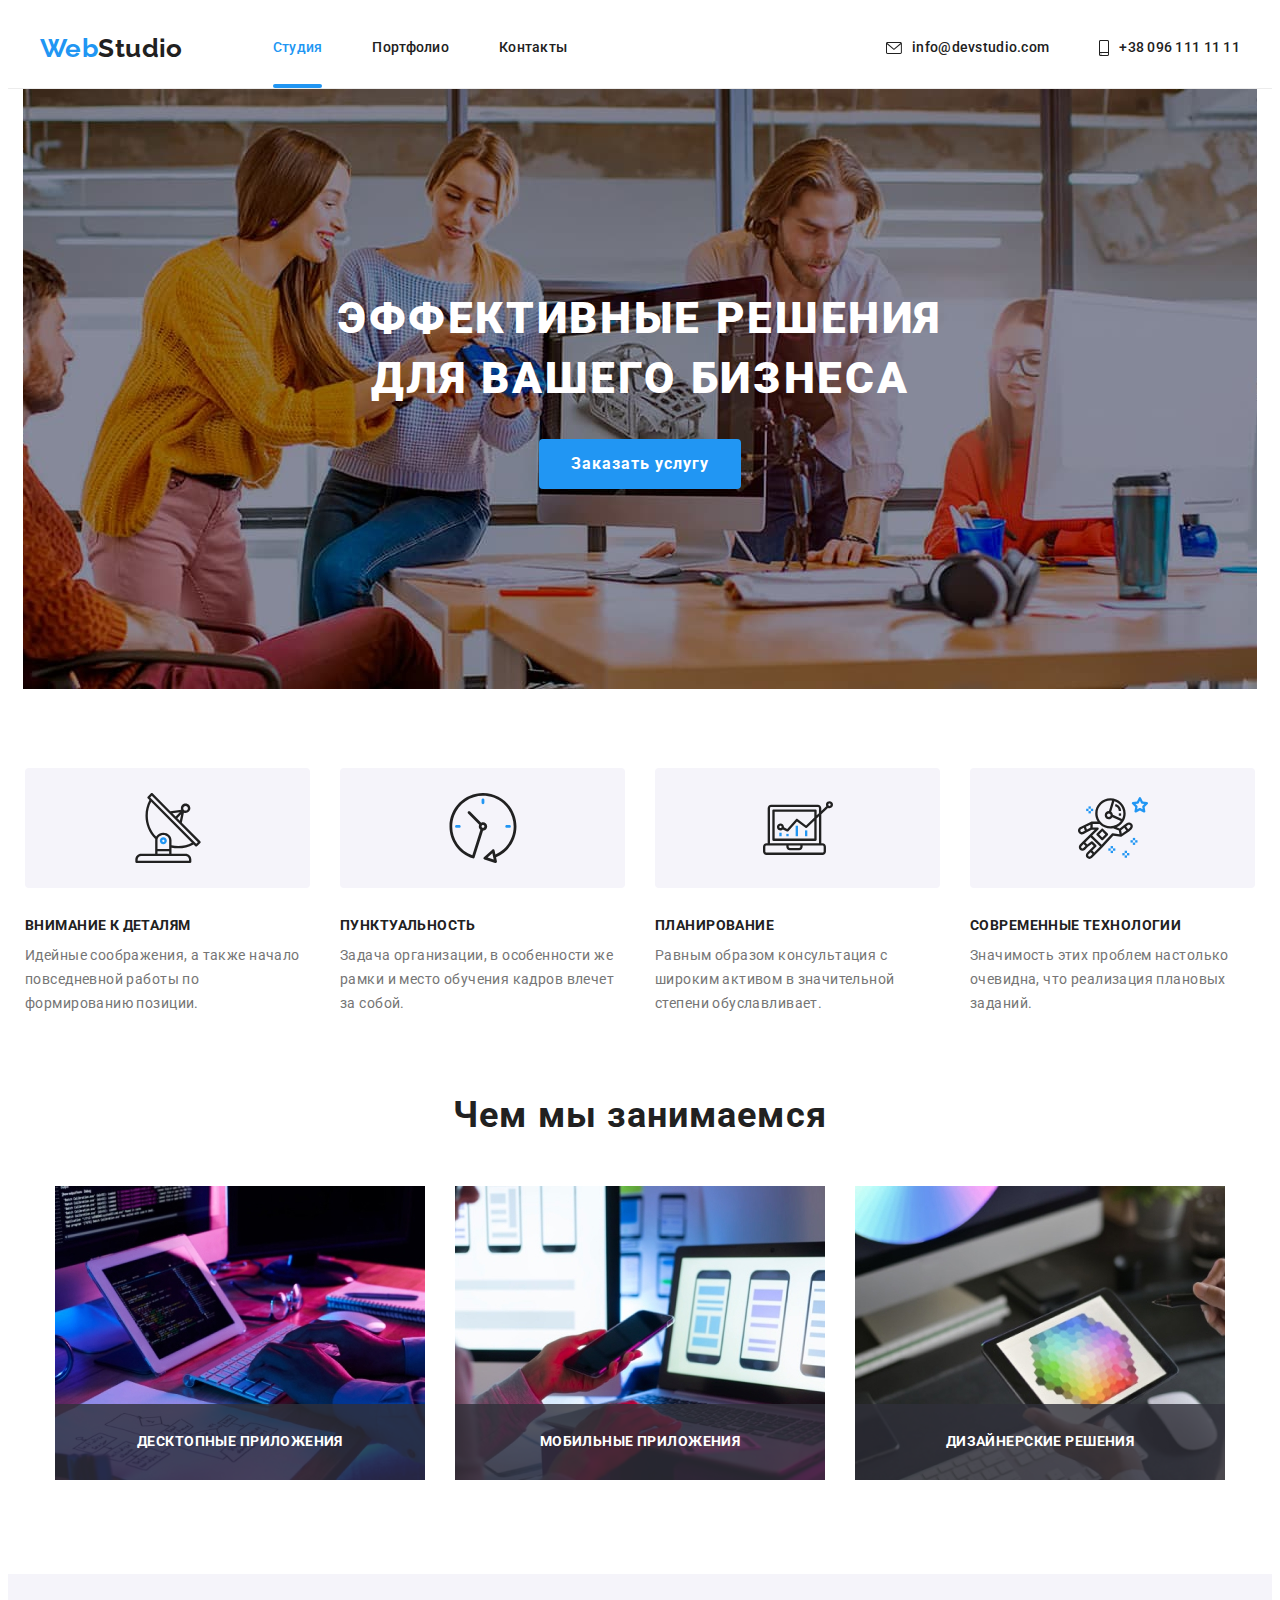
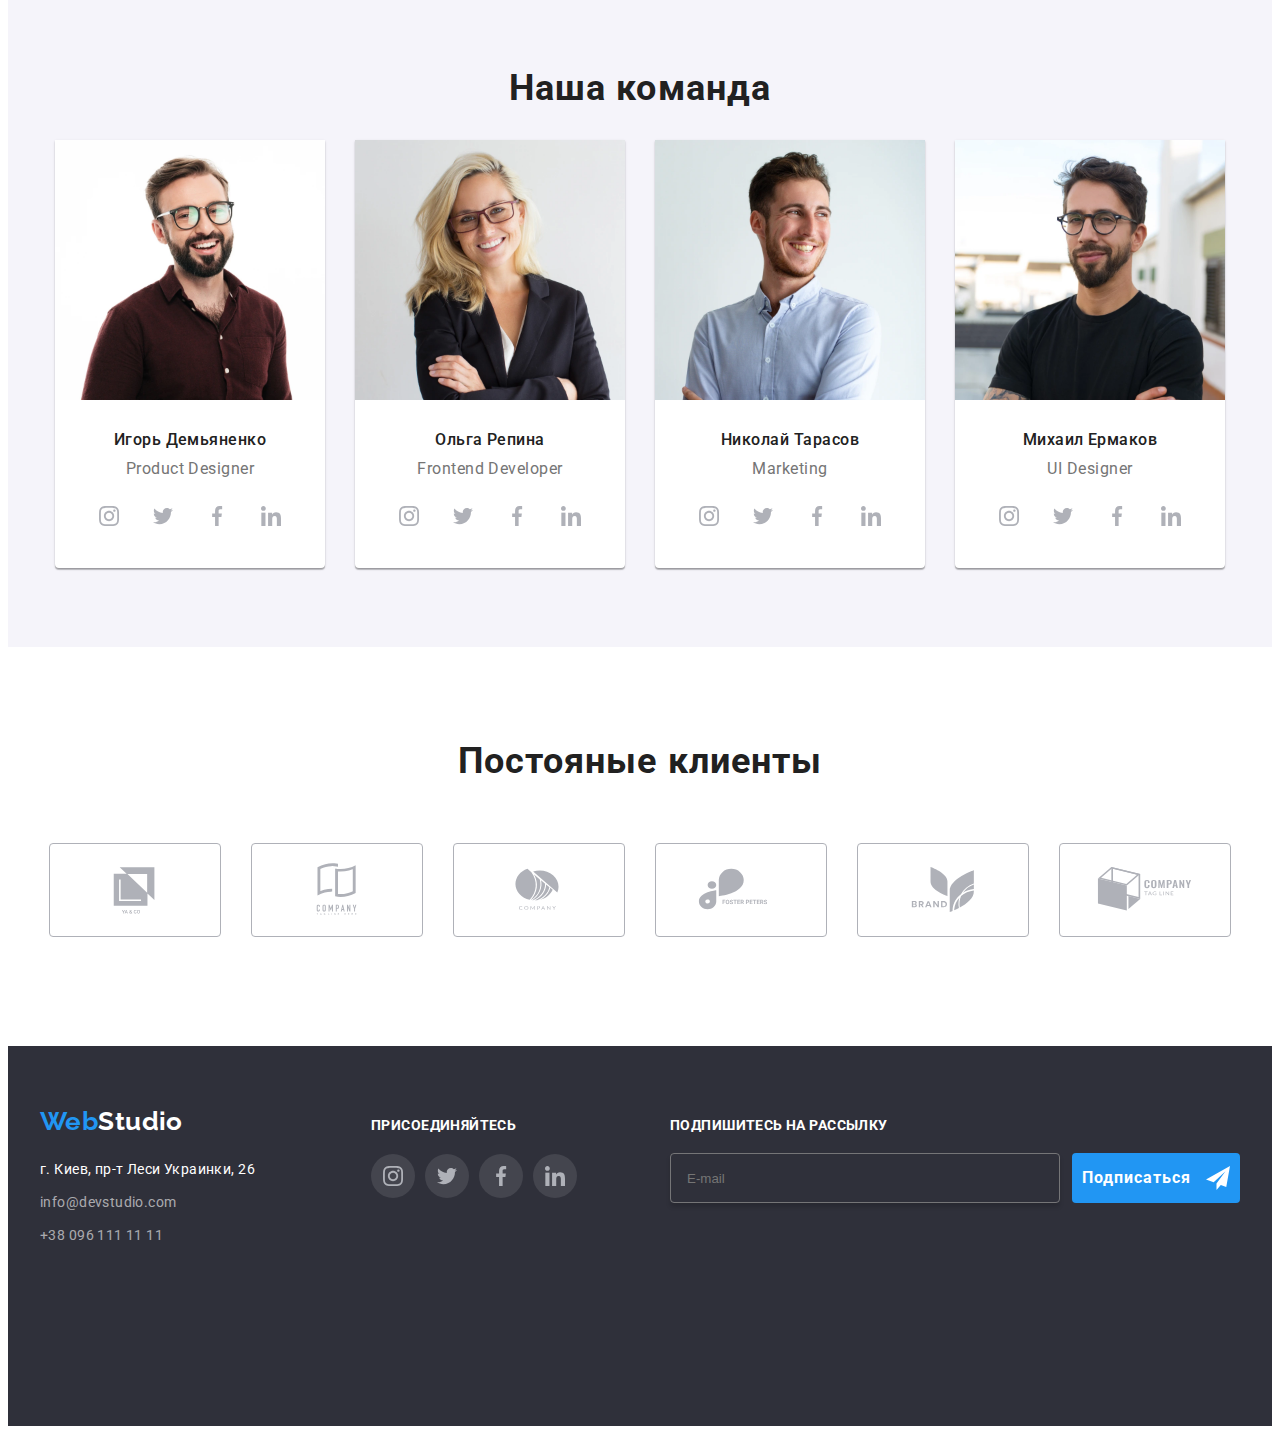
==== commit 0083d000: "scss" ====
--- a/index.html
+++ b/index.html
@@ -49,13 +49,57 @@
 
 				</li>
 			</ul>
+			<div class="mobile">
+				<button type="button" class="mobile_menu-button " lang="en" data-menu-button aria-expanded="false"
+					aria-controls="mobile-menu">
+					<svg class="mobile_menu-icon " width="24" height="24" aria-label="burger menu switcher">
+						<use class="mobile_menu-open" href="./img/SVG/symbol-defs.svg#icon-burger-menu-open">
+						</use>
+						<use class="mobile_menu-close" href="./img/SVG/symbol-defs.svg#icon-burger-menu-close"></use>
+					</svg>
+				</button>
+			</div>
+			<div class="mobile__menu" data-menu>
+				<nav class="mobile__nav ">
+					<ul class="mobile__nav-list ">
+						<li class="mobile__nav-item"><a href="./index.html"
+								class="mobile__nav-link  mobile__nav-link--current">Студия</a></li>
+						<li class="mobile__nav-item"><a href="./portfolio.html" class="mobile__nav-link ">Портфолио</a></li>
+						<li class="mobile__nav-item"><a href="" class="mobile__nav-link ">Контакты</a></li>
+					</ul>
+				</nav>
+				<ul class="mobile__contact ">
+
+					<li class="mobile__contact-item">
+						<a href="tel:+380961111111" class="mobile__contact-link mobile__contact-link--mobile-number ">
+							+38 096 111 11 11</a>
+					</li>
+
+					<li class="mobile__contact-item">
+						<a href="mailto:info@devstudio.com" class="mobile__contact-link ">
+							info@devstudio.com</a>
+					</li>
+
+				</ul>
+				<ul class="mobile__social">
+					<li class="mobile__social-item"><a class="mobile__social-link" href="#!">Instagram</a></li>
+					<li class="mobile__social-item"><a class="mobile__social-link" href="#!">Twitter</a></li>
+					<li class="mobile__social-item"><a class="mobile__social-link" href="#!">Facebook</a></li>
+					<li class="mobile__social-item"><a class="mobile__social-link" href="#!">LinkedIn</a></li>
+				</ul>
+			</div>
 		</div>
 	</header>
+
 	<main>
-		<section class="hero ">
-			<h1 class="hero__title">Эффективные решения
-				для вашего бизнеса</h1>
-			<button type="button" class="hero__button" data-modal-open>Заказать услугу</button>
+		<section>
+			<div class="hero__container">
+				<div class="hero">
+					<h1 class="hero__title">Эффективные решения
+						для вашего бизнеса</h1>
+					<button type="button" class="hero__button" data-modal-open>Заказать услугу</button>
+				</div>
+			</div>
 		</section>
 		<section class="section">
 			<div class="container">
@@ -113,18 +157,21 @@
 				<h2 class="section__title">Чем мы занимаемся</h2>
 				<ul class="ocupation ">
 					<li class="ocupation__item">
-						<a href="#!" class="ocupation__link"><img src="./img/img1.jpg" alt="Работает за компютером"
-								width="370" /></a>
+						<a href="#!" class="ocupation__link"><img
+								src="./img/ocupation/progressive-jpeg/img1/img1-lap_370x294-progressive.jpeg"
+								alt="Работает за компютером" width="370" /></a>
 						<p class="ocupation__text">Десктопные приложения</p>
 					</li>
 					<li class="ocupation__item">
-						<a href="#!" class="ocupation__link"><img src="./img/img2.jpg" alt="Выбирает дизайн мобильного приложения"
-								width="370" /></a>
+						<a href="#!" class="ocupation__link"><img
+								src="./img/ocupation/progressive-jpeg/img2/img2-lap_370x294-progressive.jpeg"
+								alt="Выбирает дизайн мобильного приложения" width="370" /></a>
 						<p class="ocupation__text">Мобильные приложения</p>
 					</li>
 					<li class="ocupation__item">
-						<a href="#!" class="ocupation__link"><img src="./img/img3.jpg" alt="Выбирает цвет в палитре"
-								width="370" /></a>
+						<a href="#!" class="ocupation__link"><img
+								src="./img/ocupation/progressive-jpeg/img3/img3-lap_370x294-progressive.jpeg"
+								alt="Выбирает цвет в палитре" width="370" /></a>
 						<p class="ocupation__text">Дизайнерские решения</p>
 					</li>
 				</ul>
@@ -135,7 +182,35 @@
 				<h2 class="section__title">Наша команда</h2>
 				<ul class="team">
 					<li class="team__item">
-						<img src="./img/ihor.jpg" alt="Фото Игоря Демьяненко" width="270" />
+						<picture>
+
+							<source
+								srcset="./img/team/ihor/webp/ihor-lap_270x260.webp 1x, ./img/team/ihor/webp/ihor-lap_540x520@2x.webp 2x"
+								media="(min-width:1199.99px)" type="image/webp">
+
+							<source
+								srcset="./img/team/ihor/webp/ihor-tab_354x374.webp 1x, ./img/team/ihor/webp/ihor-tab_708x748@2x.webp 2x"
+								media="(min-width:767.99px)" type="image/webp">
+
+							<source
+								srcset="./img/team/ihor/webp/ihor-mob_450x460.webp 1x, ./img/team/ihor/webp/ihor-mob_900x920@2x.webp 2x"
+								media="(max-width:767.99px)" type="image/webp">
+
+							<source
+								srcset="./img/team/ihor/progressive-jpeg/ihor-lap_270x260-progressive.jpeg 1x, ./img/team/ihor/progressive-jpeg/ihor-lap_540x520@2x-progressive.jpeg 2x"
+								media="(min-width:1199.99px)">
+
+							<source
+								srcset="./img/team/ihor/progressive-jpeg/ihor-tab_354x374-progressive.jpeg 1x, ./img/team/ihor/progressive-jpeg/ihor-tab_708x748@2x-progressive.jpeg 2x"
+								media="(min-width:767.99px)">
+
+							<source
+								srcset="./img/team/ihor/progressive-jpeg/ihor-mob_450x460-progressive.jpeg 1x, ./img/team/ihor/progressive-jpeg/ihor-mob_900x920@2x-progressive.jpeg 2x"
+								media="(max-width:767.99px)">
+
+							<img src="./img/team/ihor/progressive-jpeg/ihor-mob_450x460-progressive.jpeg"
+								alt="Фото Игоря Демьяненко" />
+						</picture>
 						<div class="team__container">
 							<h3 class="team__title">Игорь Демьяненко</h3>
 							<p class="team__text">Product Designer</p>
@@ -172,7 +247,36 @@
 						</div>
 					</li>
 					<li class="team__item">
-						<img src="./img/olga.jpg" alt="Фото Ольги Репиной" width="270" />
+						<picture>
+
+							<source
+								srcset="./img/team/olga/webp/olga-lap_270x260.webp 1x, ./img/team/olga/webp/olga-lap_540x520@2x.webp 2x"
+								media="(min-width:1199.99px)" type="image/webp">
+
+							<source
+								srcset="./img/team/olga/webp/olga-tab_354x374.webp 1x, ./img/team/olga/webp/olga-tab_708x748@2x.webp 2x"
+								media="(min-width:767.99px)" type="image/webp">
+
+							<source
+								srcset="./img/team/olga/webp/olga-mob_450x460.webp 1x, ./img/team/olga/webp/olga-mob_900x920@2x.webp 2x"
+								media="(max-width:767.99px)" type="image/webp">
+
+							<source
+								srcset="./img/team/olga/progressive-jpeg/olga-lap_270x260-progressive.jpeg 1x, ./img/team/olga/progressive-jpeg/olga-lap_540x520@2x-progressive.jpeg 2x"
+								media="(min-width:1199.99px)">
+
+							<source
+								srcset="./img/team/olga/progressive-jpeg/olga-tab_354x374-progressive.jpeg 1x, ./img/team/olga/progressive-jpeg/olga-tab_708x748@2x-progressive.jpeg 2x"
+								media="(min-width:767.99px)">
+
+							<source
+								srcset="./img/team/olga/progressive-jpeg/olga-mob_450x460-progressive.jpeg 1x, ./img/team/olga/progressive-jpeg/olga-mob_900x920@2x-progressive.jpeg 2x"
+								media="(max-width:767.99px)">
+
+							<img src="./img/team/olga/progressive-jpeg/olga-lap_270x260-progressive.jpeg" alt="Фото Ольги Репиной" />
+
+						</picture>
+
 						<div class="team__container">
 							<h3 class="team__title">Ольга Репина</h3>
 							<p class="team__text">Frontend Developer</p>
@@ -209,7 +313,38 @@
 						</div>
 					</li>
 					<li class="team__item">
-						<img src="./img/nikola.jpg" alt="Фото Николая Тарасова" width="270" />
+
+						<picture>
+
+							<source
+								srcset="./img/team/nikolay/webp/nikolay-lap_270x260.webp 1x, ./img/team/nikolay/webp/nikolay-lap_540x520@2x.webp 2x"
+								media="(min-width:1199.99px)" type="image/webp">
+
+							<source
+								srcset="./img/team/nikolay/webp/nikolay-tab_354x374.webp 1x, ./img/team/nikolay/webp/nikolay-tab_708x748@2x.webp 2x"
+								media="(min-width:767.99px)" type="image/webp">
+
+							<source
+								srcset="./img/team/nikolay/webp/nikolay-mob_450x460.webp 1x, ./img/team/nikolay/webp/nikolay-mob_900x920@2x.webp 2x"
+								media="(max-width:767.99px)" type="image/webp">
+
+							<source
+								srcset="./img/team/nikolay/progressive-jpeg/nikolay-lap_270x260-progressive.jpeg 1x, ./img/team/nikolay/progressive-jpeg/nikolay-lap_540x520@2x-progressive.jpeg 2x"
+								media="(min-width:1199.99px)">
+
+							<source
+								srcset="./img/team/nikolay/progressive-jpeg/nikolay-tab_354x374-progressive.jpeg 1x, ./img/team/nikolay/progressive-jpeg/nikolay-tab_708x748@2x-progressive.jpeg 2x"
+								media="(min-width:767.99px)">
+
+							<source
+								srcset="./img/team/nikolay/progressive-jpeg/nikolay-mob_450x460-progressive.jpeg 1x, ./img/team/nikolay/progressive-jpeg/nikolay-mob_900x920@2x-progressive.jpeg 2x"
+								media="(max-width:767.99px)">
+
+							<img src="./img/team/nikolay/progressive-jpeg/nikolay-lap_270x260-progressive.jpeg"
+								alt="Фото Николая Тарасова" />
+
+						</picture>
+
 						<div class="team__container">
 							<h3 class="team__title">Николай Тарасов</h3>
 							<p class="team__text">Marketing</p>
@@ -246,7 +381,37 @@
 						</div>
 					</li>
 					<li class="team__item">
-						<img src="./img/mihail.jpg" alt="Фото Михаила Ермакова" width="270" />
+						<picture>
+
+							<source
+								srcset="./img/team/mihail/webp/mihail-lap_270x260.webp 1x, ./img/team/mihail/webp/mihail-lap_540x520@2x.webp 2x"
+								media="(min-width:1199.99px)" type="image/webp">
+
+							<source
+								srcset="./img/team/mihail/webp/mihail-tab_354x374.webp 1x, ./img/team/mihail/webp/mihail-tab_708x748@2x.webp 2x"
+								media="(min-width:767.99px)" type="image/webp">
+
+							<source
+								srcset="./img/team/mihail/webp/mihail-mob_450x460.webp 1x, ./img/team/mihail/webp/mihail-mob_900x920@2x.webp 2x"
+								media="(max-width:767.99px)" type="image/webp">
+
+							<source
+								srcset="./img/team/mihail/progressive-jpeg/mihail-lap_270x260-progressive.jpeg 1x, ./img/team/mihail/progressive-jpeg/mihail-lap_540x520@2x-progressive.jpeg 2x"
+								media="(min-width:1199.99px)">
+
+							<source
+								srcset="./img/team/mihail/progressive-jpeg/mihail-tab_354x374-progressive.jpeg 1x, ./img/team/mihail/progressive-jpeg/mihail-tab_708x748@2x-progressive.jpeg 2x"
+								media="(min-width:767.99px)">
+
+							<source
+								srcset="./img/team/mihail/progressive-jpeg/mihail-mob_450x460-progressive.jpeg 1x, ./img/team/mihail/progressive-jpeg/mihail-mob_900x920@2x-progressive.jpeg 2x"
+								media="(max-width:767.99px)">
+
+							<img src="./img/team/mihail/progressive-jpeg/mihail-lap_270x260-progressive.jpeg"
+								alt="Фото Михаила Ермакова" />
+
+						</picture>
+
 						<div class="team__container">
 							<h3 class="team__title">Михаил Ермаков</h3>
 							<p class="team__text">UI Designer</p>
@@ -335,6 +500,7 @@
 			</div>
 		</section>
 	</main>
+
 	<footer class="footer">
 		<div class="container footer__container">
 			<div class="footer__contacts">
@@ -402,6 +568,7 @@
 			</div>
 		</div>
 	</footer>
+
 	<div class="backdrop is-hidden" data-modal>
 		<div class="modal">
 			<button type="button" class="modal__button" data-modal-close>
@@ -461,8 +628,11 @@
 			</form>
 		</div>
 	</div>
+
 	<script src="./js/modal.js"></script>
 
+	<script src="./js/burger-menu.js"></script>
+
 </body>
 
 </html>--- a/css/main.min.css
+++ b/css/main.min.css
@@ -1,2 +1,2 @@
-:root{--primary-text-color: #757575;--secondary-text-color: #ffffff;--title-text-color: #212121;--primary-bg-color: #ffffff;--secondary-bg-color: #f5f4fa;--footer-bg-color: #2f303a;--accent-color: #2196f3}.visually-hidden{position:absolute;width:1px;height:1px;margin:-1px;border:0;padding:0;white-space:nowrap;clip-path:inset(100%);clip:rect(0 0 0 0);overflow:hidden}h1,h2,h3,h4,p{margin:0}a{text-decoration:none}ul{list-style:none;margin:0;padding:0}img{display:block;max-width:100%;height:auto}body{font-family:Roboto, sans-serif;font-size:14px;line-height:1.71;letter-spacing:0.03em;background-color:var(--primary-bg-color);color:var(--primary-text-color)}.wrapper{min-height:100%;overflow:hidden;display:flex;flex-direction:column}.section{padding-bottom:94px;padding-top:94px}.container{width:1200px;padding:0 15px;margin:0 auto;box-sizing:content-box}.backdrop{position:fixed;top:0;left:0;width:100%;height:100%;background-color:rgba(0,0,0,0.2);opacity:1;transition:opacity 250ms cubic-bezier(0.4, 0, 0.2, 1)}.backdrop.is-hidden{opacity:0;pointer-events:none}.backdrop.is-hidden .modal{transform:translate(-50%, -50%) scale(1.2)}.modal{position:absolute;left:50%;top:50%;width:528px;padding:40px;box-shadow:0px 1px 3px rgba(0,0,0,0.12),0px 1px 1px rgba(0,0,0,0.14),0px 2px 1px rgba(0,0,0,0.2);border-radius:4px;background-color:var(--primary-bg-color);transform:translate(-50%, -50%) scale(1);transition:transform 250ms cubic-bezier(0.4, 0, 0.2, 1)}.modal__button{position:absolute;top:8px;right:8px;padding:0;border:none;font-size:0;border-radius:50%;cursor:pointer;stroke:black;stroke-opacity:0.1;background-color:white;transition:background-color 250ms cubic-bezier(0.4, 0, 0.2, 1)}.modal__button:hover,.modal__button:focus{background-color:var(--accent-color);box-shadow:0px 1px 3px rgba(0,0,0,0.12),0px 1px 1px rgba(0,0,0,0.14),0px 2px 1px rgba(0,0,0,0.2)}.modal__title{font-size:20px;line-height:1.15;text-align:center;letter-spacing:0.03em;color:var(--title-text-color);margin-bottom:12px}.modal__item:not(:last-child){margin-bottom:10px}.modal__label{position:relative;display:flex;flex-direction:column}.modal__label:focus-within .modal__button-icon{fill:var(--accent-color)}.modal__input{height:40px;border:1px solid rgba(33,33,33,0.2);border-radius:4px;padding:11px;padding-left:40px;outline:none;transition:border-color 250ms cubic-bezier(0.4, 0, 0.2, 1)}.modal__input:hover,.modal__input:focus{border-color:var(--accent-color)}.modal__button-icon{position:absolute;left:12px;bottom:11px}.modal__textarea{resize:none;outline:none;height:120px;border:1px solid rgba(33,33,33,0.2);border-radius:4px;padding:12px 16px;transition:border-color 250ms cubic-bezier(0.4, 0, 0.2, 1)}.modal__textarea:hover,.modal__textarea:focus{border-color:var(--accent-color)}.modal__list{margin-bottom:20px}.modal__link{text-decoration:none;color:var(--accent-color);cursor:pointer;transition:color 250ms cubic-bezier(0.4, 0, 0.2, 1)}.modal__link:hover,.modal__link:focus{color:#188ce8;text-decoration:underline}.modal__label-checkbox{position:relative;display:flex;flex-direction:row-reverse;justify-content:center;align-items:center;margin-bottom:30px}.modal__checkbox{-moz-appearance:none;-webkit-appearance:none;appearance:none}.modal__checkbox:checked+.checkbox_icon{border:transparent;background-color:var(--accent-color);background-image:url(../img/SVG/SVG/icon_check.svg)}.checkbox_span{margin-left:10px;font-family:'Roboto';font-style:normal;font-weight:400;font-size:14px;line-height:24px;letter-spacing:0.03em;color:#757575}.checkbox_icon{width:15px;height:15px;border:2px solid black;border-radius:2px}.modal__submit-wrapper{display:flex;justify-content:center}.modal__submit{font-family:'Roboto';font-style:normal;font-weight:700;font-size:16px;line-height:1.89;letter-spacing:0.06em;width:200px;border:none;color:white;border-radius:4px;padding:10px;text-align:center;transition:background-color 250ms cubic-bezier(0.4, 0, 0.2, 1);background-color:var(--accent-color);cursor:pointer}.modal__submit:hover,.modal__submit:focus{background-color:#188ce8}.social__link{font-size:0;display:flex;justify-content:center;align-items:center;border-radius:50%;width:44px;height:44px;fill:#afb1b8;transition:fill 250ms cubic-bezier(0.4, 0, 0.2, 1),background-color 250ms cubic-bezier(0.4, 0, 0.2, 1)}.social__link:hover,.social__link:focus{background-color:var(--accent-color);fill:#ffffff}.logo{font-family:Raleway, sans-serif;font-weight:700;font-size:26px;line-height:1.19;text-decoration:none}.logo__accent{color:var(--accent-color)}.section__title{font-weight:700;font-size:36px;line-height:1.16;text-align:center;letter-spacing:0.03em;color:var(--title-text-color)}.header__nav a{color:var(--title-text-color)}.nav__item{position:relative}.nav__link--current::after{position:absolute;bottom:0;content:'';display:block;height:4px;width:100%;border-radius:2px;background-color:var(--accent-color)}.list{list-style:none}.link{text-decoration:none;color:var(--title-text-color)}.header{border-bottom:1px solid #ececec}.header__container{display:flex;justify-content:center}.header__nav,.nav__list,.header__contact-list{display:flex;align-items:center}.nav__list{margin-left:90px}.header__contact-list{margin-left:auto}.contact-list__item+.contact-list__item{margin-left:50px}.nav__item a{display:flex;padding-top:32px;padding-bottom:32px}.nav__item+.nav__item{margin-left:50px}.link__icon-contact{margin-right:10px;fill:currentColor}.link__icon-contact-envelope{width:16px;height:12px}.link__icon-contact-smartphone{width:10px;height:16px}.contact-list__item::before:hover{fill:#188ce8}.contact-list__link{display:flex;align-items:center}.nav__link.nav__link--current{color:var(--accent-color)}.nav__link,.contact-list__link{font-weight:500;font-size:14px;line-height:1.14;letter-spacing:0.02em;color:var(--title-text-color);transition:color 250ms cubic-bezier(0.4, 0, 0.2, 1)}.nav__link:hover,.nav__link:focus,.contact-list__link:hover,.contact-list__link:focus{color:var(--accent-color)}.hero{display:flex;flex-direction:column;justify-content:center;align-items:center;text-align:center;background-image:linear-gradient(rgba(47,48,58,0.4), rgba(47,48,58,0.4)),url(../img/Hero/hero-bg.jpg);background-repeat:no-repeat;background-size:cover;background-position:center;max-width:1600px;height:600px;margin-left:auto;margin-right:auto;background-color:var(--footer-bg-color)}.hero__title{width:696px;margin-bottom:30px;font-weight:900;font-size:44px;line-height:1.36;text-align:center;letter-spacing:0.06em;text-transform:uppercase;color:var(--secondary-text-color)}.hero__button{display:flex;font-family:Roboto, sans-serif;font-weight:700;font-size:16px;line-height:1.87;letter-spacing:0.06em;transition:background-color 250ms cubic-bezier(0.4, 0, 0.2, 1);background-color:var(--accent-color);color:var(--secondary-text-color);border-radius:4px;padding:10px 32px;border:transparent;cursor:pointer}.hero__button:hover,.hero__button:focus{background-color:#188ce8}.advantages{display:flex}.advantages__item+.advantages__item{margin-left:30px}.advantages__title{margin-bottom:10px;font-weight:700;font-size:14px;line-height:1.14;letter-spacing:0.03em;text-transform:uppercase;color:var(--title-text-color)}.advantages__icon{display:inline-flex;justify-content:center;align-items:center;width:70px;height:70px}.advantages__icon-container{margin-bottom:30px;display:flex;height:120px;background-color:#f5f4fa;border-radius:4px;justify-content:center;align-items:center}.section--no-padding-top{padding-top:0}.ocupation{display:flex;justify-content:center;margin-top:50px}.ocupation__item{position:relative}.ocupation__item+.ocupation__item{margin-left:30px}.ocupation__text{position:absolute;bottom:0;width:100%;display:flex;justify-content:center;align-items:center;height:76px;font-weight:700;font-size:14px;line-height:1.14;letter-spacing:0.03em;text-transform:uppercase;color:var(--secondary-text-color);background-color:rgba(47,48,58,0.8)}.section--other-background-color{background-color:var(--secondary-bg-color)}.team{display:flex;margin-top:50px;justify-content:center}.team__item{background-color:#fff;box-shadow:0px 1px 3px rgba(0,0,0,0.12),0px 1px 1px rgba(0,0,0,0.14),0px 2px 1px rgba(0,0,0,0.2);border-radius:0px 0px 4px 4px}.team__item+.team__item{margin-left:30px}.team__container{padding-top:30px;padding-bottom:30px}.team__title{color:var(--title-text-color);font-weight:500;font-size:16px;line-height:1.19;letter-spacing:0.03em;text-align:center}.team__text{margin-top:10px;font-size:16px;line-height:1.19;letter-spacing:0.03em;text-align:center}.social{display:flex;margin-top:16px;justify-content:center}.social__item+.social__item{margin-left:10px}.clients{display:flex;margin-top:50px;justify-content:center}.clients__item{align-items:center;justify-content:center}.clients__item+.clients__item{margin-left:30px}.clients__link{display:flex;justify-content:center;align-items:center;fill:#afb1b8;width:170px;height:92px;border:1px solid #afb1b8;border-radius:4px;transition:border 250ms cubic-bezier(0.4, 0, 0.2, 1),fill 250ms cubic-bezier(0.4, 0, 0.2, 1)}.clients__link:hover,.clients__link:focus{border:1px solid #2196f3;fill:var(--accent-color)}.clients__icon{width:106px;height:60px}.footer{background-color:var(--footer-bg-color);padding:60px 0}.footer__contacts>a{color:var(--secondary-text-color)}.footer__contacts{flex-grow:1}.footer__container{display:flex;align-items:baseline}.footer__address{margin-top:20px}.address__list{display:flex;flex-direction:column}.address__item+.address__item{margin-top:9px}.footer__address a{font-style:normal}.address__link{color:rgba(255,255,255,0.6);transition:color 250ms cubic-bezier(0.4, 0, 0.2, 1)}.address__link:hover,.address__link:focus{color:var(--accent-color)}.address__link--white{color:var(--secondary-text-color)}.footer__join{margin-left:70px}.join__title{font-weight:700;font-size:14px;line-height:1.14;letter-spacing:0.03em;text-transform:uppercase;color:var(--secondary-text-color)}.join__list{display:flex;margin-top:20px}.join__list-item{font-size:0;display:flex;justify-content:center;align-items:center;border-radius:50%;width:44px;height:44px;background-color:rgba(255,255,255,0.1)}.join__list-item+.join__list-item{margin-left:10px}.footer__subscribe{margin-left:93px}.subscribe__text{line-height:16px;letter-spacing:0.03em;text-transform:uppercase;color:#ffffff;margin-bottom:20px}.subscribe__label{position:relative;display:flex;width:570px;height:50px;fill:#ffffff}.subscribe__input{border-radius:4px;background-color:transparent;padding:15px 16px;border:1px solid rgba(138,138,138,0.767);flex:1 0 auto;box-shadow:0px 4px 4px rgba(0,0,0,0.15);color:#ffffff;transition:border 250ms cubic-bezier(0.4, 0, 0.2, 1)}.subscribe__input:hover,.subscribe__input:focus{border:1px solid var(--accent-color)}.subscribe__button{display:flex;align-items:center;text-align:center;justify-content:space-evenly;font-family:'Roboto';font-style:normal;font-weight:700;font-size:16px;line-height:1.88;letter-spacing:0.06em;padding:10px;min-width:200px;border-radius:4px;border:none;margin-left:12px;color:#ffffff;background-color:var(--accent-color);transition:color 250ms cubic-bezier(0.4, 0, 0.2, 1)}.subscribe__button:hover,.subscribe__button:focus{background-color:#188ce8}.subscribe__button-icon{margin-left:15px}.filter{margin-bottom:50px;display:flex;justify-content:center}.filter__item+.filter__item{margin-left:8px}.filter__button{margin:0 auto;border-radius:4px;padding:6px 22px;border:transparent;background-color:var(--secondary-bg-color);color:var(--title-text-color);transition:background-color 250ms cubic-bezier(0.4, 0, 0.2, 1),color 250ms cubic-bezier(0.4, 0, 0.2, 1),box-shadow 250ms cubic-bezier(0.4, 0, 0.2, 1);font-family:Roboto, sans-serif;font-weight:500;font-size:16px;line-height:1.625;letter-spacing:0.03em;cursor:pointer}.filter__button:hover,.filter__button:focus{background-color:var(--accent-color);color:var(--secondary-text-color);box-shadow:0px 3px 1px rgba(0,0,0,0.1),0px 1px 2px rgba(0,0,0,0.08),0px 2px 2px rgba(0,0,0,0.12)}.projects{display:flex;flex-wrap:wrap;justify-content:center;margin:-15px}.projects__item{margin:15px}.projects__container{padding:20px 24px;border-bottom:1px solid #ececec;border-left:1px solid #ececec;border-right:1px solid #ececec}.projects__title{color:var(--title-text-color);font-weight:700;font-size:18px;line-height:2;letter-spacing:0.06em}.projects__text{color:var(--primary-text-color);font-size:16px;line-height:1.875;letter-spacing:0.03em}.projects__link{text-decoration:none;display:block;transition:box-shadow 250ms cubic-bezier(0.4, 0, 0.2, 1)}.projects__link:hover,.projects__link:focus{box-shadow:0px 1px 1px rgba(0,0,0,0.12),0px 4px 4px rgba(0,0,0,0.06),1px 4px 6px rgba(0,0,0,0.16)}.projects__overlay{position:relative;overflow:hidden}.projects__overlay-text{position:absolute;bottom:0;transform:translateY(101%);display:block;width:100%;height:100%;padding:63px 24px;text-align:center;font-size:18px;line-height:1.56;letter-spacing:0.03em;color:#ffffff;background-color:rgba(33,150,243,0.9);transition:transform 250ms cubic-bezier(0.4, 0, 0.2, 1)}.projects__link:hover .projects__overlay-text,.projects__link:focus .projects__overlay-text{transform:translateY(0)}
+:root{--primary-text-color: #757575;--secondary-text-color: #ffffff;--title-text-color: #212121;--primary-bg-color: #ffffff;--secondary-bg-color: #f5f4fa;--footer-bg-color: #2f303a;--accent-color: #2196f3}.visually-hidden{position:absolute;width:1px;height:1px;margin:-1px;border:0;padding:0;white-space:nowrap;clip-path:inset(100%);clip:rect(0 0 0 0);overflow:hidden}h1,h2,h3,h4,p{margin:0}a{text-decoration:none}ul{list-style:none;margin:0;padding:0}img{display:block;max-width:100%;height:auto}body{font-family:Roboto, sans-serif;font-size:14px;line-height:1.71;letter-spacing:0.03em;background-color:var(--primary-bg-color);color:var(--primary-text-color)}body.modal-open{overflow:hidden}.wrapper{min-height:100%;overflow:hidden;display:flex;flex-direction:column}.section{padding-bottom:94px;padding-top:94px}.container{width:1200px;padding:0 15px;margin:0 auto}@media screen and (max-width: 479.99px){.container{width:100%}}@media screen and (min-width: 479.99px){.container{width:480px}}@media screen and (min-width: 767.99px){.container{width:768px}}@media screen and (min-width: 1199.99px){.container{width:1200px}}.backdrop{position:fixed;top:0;left:0;width:100%;height:100%;background-color:rgba(0,0,0,0.2);opacity:1;transition:opacity 250ms cubic-bezier(0.4, 0, 0.2, 1)}.backdrop.is-hidden{opacity:0;pointer-events:none}.backdrop.is-hidden .modal{transform:translate(-50%, -50%) scale(1.2)}.modal{position:absolute;left:50%;top:50%;width:528px;padding:40px;box-shadow:0px 1px 3px rgba(0,0,0,0.12),0px 1px 1px rgba(0,0,0,0.14),0px 2px 1px rgba(0,0,0,0.2);border-radius:4px;background-color:var(--primary-bg-color);transform:translate(-50%, -50%) scale(1);transition:transform 250ms cubic-bezier(0.4, 0, 0.2, 1)}.modal__button{position:absolute;top:8px;right:8px;padding:0;border:none;font-size:0;border-radius:50%;cursor:pointer;background-color:white;transition:background-color 250ms cubic-bezier(0.4, 0, 0.2, 1)}.modal__button:hover,.modal__button:focus{background-color:var(--accent-color);box-shadow:0px 1px 3px rgba(0,0,0,0.12),0px 1px 1px rgba(0,0,0,0.14),0px 2px 1px rgba(0,0,0,0.2)}.modal__title{font-size:20px;line-height:1.15;text-align:center;letter-spacing:0.03em;color:var(--title-text-color);margin-bottom:12px}.modal__item:not(:last-child){margin-bottom:10px}.modal__label{position:relative;display:flex;flex-direction:column}.modal__label:focus-within .modal__button-icon{fill:var(--accent-color)}.modal__input{height:40px;border:1px solid rgba(33,33,33,0.2);border-radius:4px;padding:11px;padding-left:40px;outline:none;transition:border-color 250ms cubic-bezier(0.4, 0, 0.2, 1)}.modal__input:hover,.modal__input:focus{border-color:var(--accent-color)}.modal__button-icon{position:absolute;left:12px;bottom:11px}.modal__textarea{resize:none;outline:none;height:120px;border:1px solid rgba(33,33,33,0.2);border-radius:4px;padding:12px 16px;transition:border-color 250ms cubic-bezier(0.4, 0, 0.2, 1)}.modal__textarea:hover,.modal__textarea:focus{border-color:var(--accent-color)}.modal__list{margin-bottom:20px}.modal__link{text-decoration:none;color:var(--accent-color);cursor:pointer;transition:color 250ms cubic-bezier(0.4, 0, 0.2, 1)}.modal__link:hover,.modal__link:focus{color:#188ce8;text-decoration:underline}.modal__label-checkbox{position:relative;display:flex;flex-direction:row-reverse;justify-content:center;align-items:center;margin-bottom:30px}.modal__checkbox{-moz-appearance:none;-webkit-appearance:none;appearance:none}.modal__checkbox:checked+.checkbox_icon{border:transparent;background-color:var(--accent-color);background-image:url(../img/SVG/SVG/icon_check.svg)}.checkbox_span{margin-left:10px;font-family:'Roboto';font-style:normal;font-weight:400;font-size:14px;line-height:24px;letter-spacing:0.03em;color:#757575}.checkbox_icon{min-width:15px;min-height:15px;border:2px solid black;border-radius:2px}.modal__submit-wrapper{display:flex;justify-content:center}.modal__submit{font-family:'Roboto';font-style:normal;font-weight:700;font-size:16px;line-height:1.89;letter-spacing:0.06em;width:200px;border:none;color:white;border-radius:4px;padding:10px;text-align:center;transition:background-color 250ms cubic-bezier(0.4, 0, 0.2, 1);background-color:var(--accent-color);cursor:pointer}.modal__submit:hover,.modal__submit:focus{background-color:#188ce8}@media screen and (max-width: 1199.99px){.modal{width:450px}.checkbox_span{font-size:12px}}@media screen and (max-width: 449.99px){.modal{width:100%}.checkbox_span{font-size:12px}}.social__link{font-size:0;display:flex;justify-content:center;align-items:center;border-radius:50%;width:44px;height:44px;fill:#afb1b8;transition:fill 250ms cubic-bezier(0.4, 0, 0.2, 1),background-color 250ms cubic-bezier(0.4, 0, 0.2, 1)}.social__link:hover,.social__link:focus{background-color:var(--accent-color);fill:#ffffff}.logo{font-family:Raleway, sans-serif;font-weight:700;font-size:26px;line-height:1.19;text-decoration:none}.logo__accent{color:var(--accent-color)}.section__title{font-weight:700;font-size:36px;line-height:1.16;text-align:center;letter-spacing:0.03em;color:var(--title-text-color)}.mobile{display:flex;align-items:center;justify-content:center;z-index:10}.mobile_menu-button{display:inline-flex;margin:0;padding:8px 12px;border:none;background-color:transparent}.mobile__menu{position:absolute;z-index:5;left:0px;bottom:60px;transform:translateY(0);transition:transform 250ms;width:100%;height:810px;display:flex;flex-direction:column;padding:48px 40px;background-color:#ffffff}.mobile__menu.is-open{transform:translateY(100%);overflow-y:scroll}.mobile_menu-icon:hover,.mobile_menu-icon:hover{fill:var(--accent-color)}.mobile__nav{margin-bottom:300px}.mobile__nav-link{font-weight:500;font-size:40px;line-height:1.175;letter-spacing:0.02em;color:var(--title-text-color)}.mobile__nav-link--current{color:var(--accent-color)}.mobile__nav-item+.mobile__nav-item{margin-top:32px}.mobile_menu-button .mobile_menu-close{display:none}.mobile_menu-button.is-open .mobile_menu-close{display:inline-block}.mobile_menu-button.is-open .mobile_menu-open{display:none}.mobile__contact{margin-bottom:64px}.mobile__contact-item:not(:last-child){margin-bottom:32px}.mobile__contact-link.mobile__contact-link--mobile-number{font-weight:500;font-size:34px;line-height:1.175;letter-spacing:0.02em;color:var(--accent-color)}.mobile__contact-link{font-weight:500;font-size:24px;line-height:1.16;letter-spacing:0.02em;color:var(--primary-text-color)}.mobile__social{display:flex}.mobile__social-item{font-weight:500;font-size:18px;line-height:22px;letter-spacing:0.02em;color:var(--accent-color)}.mobile__social-item:not(:last-child){border-right:1px solid rgba(33,33,33,0.2);margin-right:10px;padding-right:10px}.mobile__social-link{color:var(--accent-color)}@media screen and (max-width: 478.99px){.mobile__social{flex-wrap:wrap}.mobile__contact-link.mobile__contact-link--mobile-number{font-size:25px}.mobile__social{margin:-5px}.mobile__social-item{margin:5px}}@media screen and (min-width: 767.99px){.mobile__menu,.mobile_menu-button{display:none}}.header__nav a{color:var(--title-text-color)}.nav__item{position:relative}.nav__link--current::after{position:absolute;bottom:0;content:'';display:block;height:4px;width:100%;border-radius:2px;background-color:var(--accent-color)}.header{border-bottom:1px solid #ececec}.header__container{position:relative;display:flex;justify-content:center}.header__nav,.nav__list,.header__contact-list{display:flex;align-items:center}.nav__list{margin-left:90px}.header__contact-list{margin-left:auto}.nav__item a{display:flex;padding-top:32px;padding-bottom:32px}.nav__item+.nav__item{margin-left:50px}.link__icon-contact{margin-right:10px;fill:currentColor}.link__icon-contact-envelope{width:16px;height:12px}.link__icon-contact-smartphone{width:10px;height:16px}.contact-list__item::before:hover{fill:#188ce8}.contact-list__link{display:flex;align-items:center}.nav__link.nav__link--current{color:var(--accent-color)}.nav__link,.contact-list__link{font-weight:500;font-size:14px;line-height:1.14;letter-spacing:0.02em;color:var(--title-text-color);transition:color 250ms cubic-bezier(0.4, 0, 0.2, 1)}.nav__link:hover,.nav__link:focus,.contact-list__link:hover,.contact-list__link:focus{color:var(--accent-color)}@media screen and (max-width: 1199.99px){.contact-list__item+.contact-list__item{margin-top:10px}}@media screen and (max-width: 767.99px){.header{display:flex;align-items:center;height:60px}.contact-list,.nav__list{display:none}.header__nav{margin-right:auto}}@media screen and (min-width: 767.99px){.contact-list{flex-direction:column;justify-content:center;align-items:flex-end}}@media screen and (min-width: 1199.99px){.contact-list{flex-direction:row;justify-content:center;align-items:center}.contact-list__item+.contact-list__item{margin-left:50px}}.hero{display:flex;flex-direction:column;justify-content:center;align-items:center;text-align:center;background-image:linear-gradient(rgba(47,48,58,0.4), rgba(47,48,58,0.4)),url(../../img/hero/progressive-jpeg/hero-bg-lap_1600x600-progressive.jpeg);background-repeat:no-repeat;background-size:cover;background-position:center;max-width:1600px;height:600px;margin:0 auto;padding:0 15px;background-color:var(--footer-bg-color)}.hero__title{max-width:696px;margin-bottom:30px;font-weight:900;font-size:44px;line-height:1.36;text-align:center;letter-spacing:0.06em;text-transform:uppercase;color:var(--secondary-text-color)}.hero__button{display:flex;font-family:Roboto, sans-serif;font-weight:700;font-size:16px;line-height:1.87;letter-spacing:0.06em;transition:background-color 250ms cubic-bezier(0.4, 0, 0.2, 1);background-color:var(--accent-color);color:var(--secondary-text-color);border-radius:4px;padding:10px 32px;border:transparent;cursor:pointer}.hero__button:hover,.hero__button:focus{background-color:#188ce8}@media screen and (max-width: 767.99px){.hero{background-image:url(../../img/hero/progressive-jpeg/hero-bg-mob_480x400-progressive.jpeg)}.hero__title{font-size:30px}}@media screen and (max-width: 767.99px) and (min-device-pixel-ratio: 2), screen and (max-width: 767.99px) and (min-resolution: 192dpi), screen and (max-width: 767.99px) and (min-resolution: 2dppx){.hero{background-image:url(../../img/hero/progressive-jpeg/hero-bg-mob_960x800@2x-progressive.jpeg)}}@media screen and (min-width: 767.99px){.hero{background-image:url(../../img/hero/progressive-jpeg/hero-bg-tab_768x400-progressive.jpeg)}}@media screen and (min-width: 767.99px) and (min-device-pixel-ratio: 2), screen and (min-width: 767.99px) and (min-resolution: 192dpi), screen and (min-width: 767.99px) and (min-resolution: 2dppx){.hero{background-image:url(../../img/hero/progressive-jpeg/hero-bg-tab_1536x800@2x-progressive.jpeg)}}@media screen and (min-width: 1199.99px){.hero{background-image:url(../../img/hero/progressive-jpeg/hero-bg-lap_1600x600-progressive.jpeg)}}@media screen and (min-width: 1199.99px) and (min-device-pixel-ratio: 2), screen and (min-width: 1199.99px) and (min-resolution: 192dpi), screen and (min-width: 1199.99px) and (min-resolution: 2dppx){.hero{background-image:url(../../img/hero/progressive-jpeg/hero-bg-lap_1600x600@2x-progressive.jpeg)}}.hero__container{padding:0 15px;margin:0 auto}@media screen and (max-width: 479.99px){.hero__container{max-width:100%}}@media screen and (min-width: 479.99px){.hero__container{max-width:480px}}@media screen and (min-width: 767.99px){.hero__container{max-width:768px}}@media screen and (min-width: 1199.99px){.hero__container{max-width:1600px}}.advantages{display:flex}.advantages__title{margin-bottom:10px;font-weight:700;font-size:14px;line-height:1.14;letter-spacing:0.03em;text-transform:uppercase;color:var(--title-text-color)}.advantages__icon{display:inline-flex;justify-content:center;align-items:center;width:70px;height:70px}.advantages__icon-container{margin-bottom:30px;display:flex;height:120px;background-color:#f5f4fa;border-radius:4px;justify-content:center;align-items:center}@media screen and (max-width: 767.99px){.advantages{flex-direction:column}.advantages__item+.advantages__item{margin-top:30px}}@media screen and (min-width: 767.99px){.advantages{flex-wrap:wrap;margin:-15px}.advantages__item{margin:15px;flex-basis:calc((100% - 4 * 15px) / 2)}}@media screen and (min-width: 1199.99px){.advantages{flex-wrap:nowrap;flex-direction:row}.advantages__item{margin:0}.advantages__item+.advantages__item{margin-left:30px}}.section--no-padding-top{padding-top:0}.ocupation{display:flex;justify-content:center;margin-top:50px}.ocupation__item{position:relative}.ocupation__item+.ocupation__item{margin-left:30px}.ocupation__text{position:absolute;bottom:0;width:100%;display:flex;justify-content:center;align-items:center;height:76px;font-weight:700;font-size:14px;line-height:1.14;letter-spacing:0.03em;text-transform:uppercase;color:var(--secondary-text-color);background-color:rgba(47,48,58,0.8)}@media screen and (max-width: 1199.99px){.section--no-padding-top{display:none}}.section--other-background-color{background-color:var(--secondary-bg-color)}.team{display:flex;margin-top:50px;justify-content:center}.team__item{background-color:#fff;box-shadow:0px 1px 3px rgba(0,0,0,0.12),0px 1px 1px rgba(0,0,0,0.14),0px 2px 1px rgba(0,0,0,0.2);border-radius:0px 0px 4px 4px}.team__container{padding-top:30px;padding-bottom:30px}.team__title{color:var(--title-text-color);font-weight:500;font-size:16px;line-height:1.19;letter-spacing:0.03em;text-align:center}.team__text{margin-top:10px;font-size:16px;line-height:1.19;letter-spacing:0.03em;text-align:center}.social{display:flex;margin-top:16px;justify-content:center}.social__item+.social__item{margin-left:10px}@media screen and (max-width: 767.99px){.team{flex-direction:column}.team__item{max-width:450px;margin:0}.team__item+.team__item{margin-top:30px}.section__title{font-size:28px}}@media screen and (min-width: 767.99px){.team{flex-wrap:wrap;margin:-15px}.team__item{margin:15px;flex-basis:calc((100% - 4 * 15px) / 2)}.section__title{margin-bottom:45px}}@media screen and (min-width: 1199.99px){.team{flex-wrap:nowrap;flex-direction:row}.team__item{margin:0;max-width:270px}.team__item+.team__item{margin-left:30px}}.clients{display:flex;margin-top:50px;justify-content:center}.clients__item{align-items:center;justify-content:center}.clients__link{display:flex;justify-content:center;align-items:center;fill:#afb1b8;line-height:0;font-size:0;border:1px solid #afb1b8;border-radius:4px;transition:border 250ms cubic-bezier(0.4, 0, 0.2, 1),fill 250ms cubic-bezier(0.4, 0, 0.2, 1)}.clients__link:hover,.clients__link:focus{border:1px solid #2196f3;fill:var(--accent-color)}.clients__icon{width:106px;height:60px}@media screen and (max-width: 767.99px){.clients{flex-wrap:wrap;margin:-15px;margin-top:30px}.clients__item{margin:15px;flex-basis:calc((100% - 4 * 15px) / 2)}.clients__link{margin-right:0;width:210px;height:92px}}@media screen and (min-width: 767.99px){.clients{flex-wrap:wrap;margin:-15px}.clients__item{margin:15px;flex-basis:calc((100% - 6 * 15px) / 3)}.clients__link{width:226px;height:92px}}@media screen and (min-width: 1199.99px){.clients{flex-wrap:nowrap;margin:0;flex-direction:row}.clients__link{width:170px;height:92px;margin:0}}.footer{background-color:var(--footer-bg-color);padding:60px 0}.footer__contacts>a{color:var(--secondary-text-color)}.footer__contacts{flex-grow:1}.footer__address{margin-top:20px}.address__list{display:flex;flex-direction:column}.address__item+.address__item{margin-top:9px}.footer__address a{font-style:normal}.address__link{color:rgba(255,255,255,0.6);transition:color 250ms cubic-bezier(0.4, 0, 0.2, 1)}.address__link:hover,.address__link:focus{color:var(--accent-color)}.address__link--white{color:var(--secondary-text-color)}.footer__join{margin-left:70px}.join__title{font-weight:700;font-size:14px;line-height:1.14;letter-spacing:0.03em;text-transform:uppercase;color:var(--secondary-text-color)}.join__list{display:flex;margin-top:20px}.join__list-item{font-size:0;display:flex;justify-content:center;align-items:center;border-radius:50%;width:44px;height:44px;background-color:rgba(255,255,255,0.1)}.join__list-item+.join__list-item{margin-left:10px}.footer__subscribe{margin-left:93px}.subscribe__text{line-height:16px;letter-spacing:0.03em;text-transform:uppercase;color:#ffffff;margin-bottom:20px}.subscribe__label{position:relative;display:flex;width:570px;height:50px;fill:#ffffff}.subscribe__input{border-radius:4px;background-color:transparent;padding:15px 16px;border:1px solid rgba(138,138,138,0.767);flex:1 0 auto;box-shadow:0px 4px 4px rgba(0,0,0,0.15);color:#ffffff;transition:border 250ms cubic-bezier(0.4, 0, 0.2, 1)}.subscribe__input:hover,.subscribe__input:focus{border:1px solid var(--accent-color)}.subscribe__button{display:flex;align-items:center;text-align:center;justify-content:space-evenly;font-family:'Roboto';font-style:normal;font-weight:700;font-size:16px;line-height:1.88;letter-spacing:0.06em;padding:10px;max-width:200px;border-radius:4px;border:none;margin-left:12px;color:#ffffff;background-color:var(--accent-color);transition:color 250ms cubic-bezier(0.4, 0, 0.2, 1)}.subscribe__button:hover,.subscribe__button:focus{background-color:#188ce8}.subscribe__button-icon{margin-left:15px}@media screen and (max-width: 767.99px){.footer{min-height:620px}.footer__container{display:flex;flex-direction:column;align-items:center}.footer__contacts{display:flex;flex-direction:column;align-items:center;flex-grow:0;margin-bottom:60px}.address__list{align-items:center}.footer__join{margin-bottom:60px}}@media screen and (min-width: 767.99px){.footer__container{display:flex;flex-wrap:wrap}.footer{min-height:480px}.footer__join{margin:0}}@media screen and (max-width: 1199.99px){.footer__join{display:flex;flex-direction:column;align-items:center;margin:0}.footer__subscribe{width:450px;margin:0;text-align:center;margin:60px auto 0}.subscribe__label{width:100%;flex-direction:column;align-items:center}.subscribe__input{width:100%;margin-bottom:20px}.subscribe__button{margin:0}}@media screen and (max-width: 539.99px){.footer__subscribe{width:290px}}@media screen and (min-width: 1199.99px){.footer{min-height:260px}.footer__container{display:flex;align-items:baseline}}.filter{margin-bottom:50px;display:flex;justify-content:center}.filter__item+.filter__item{margin-left:8px}.filter__button{margin:0 auto;border-radius:4px;padding:6px 22px;border:transparent;background-color:var(--secondary-bg-color);color:var(--title-text-color);transition:background-color 250ms cubic-bezier(0.4, 0, 0.2, 1),color 250ms cubic-bezier(0.4, 0, 0.2, 1),box-shadow 250ms cubic-bezier(0.4, 0, 0.2, 1);font-family:Roboto, sans-serif;font-weight:500;font-size:16px;line-height:1.625;letter-spacing:0.03em;cursor:pointer}.filter__button:hover,.filter__button:focus{background-color:var(--accent-color);color:var(--secondary-text-color);box-shadow:0px 3px 1px rgba(0,0,0,0.1),0px 1px 2px rgba(0,0,0,0.08),0px 2px 2px rgba(0,0,0,0.12)}.projects{display:flex;flex-wrap:wrap;justify-content:center;margin:-15px}.projects__item{margin:15px}.projects__container{padding:20px 24px;border-bottom:1px solid #ececec;border-left:1px solid #ececec;border-right:1px solid #ececec}.projects__title{color:var(--title-text-color);font-weight:700;font-size:18px;line-height:2;letter-spacing:0.06em}.projects__text{color:var(--primary-text-color);font-size:16px;line-height:1.875;letter-spacing:0.03em}.projects__link{text-decoration:none;display:block;transition:box-shadow 250ms cubic-bezier(0.4, 0, 0.2, 1)}.projects__link:hover,.projects__link:focus{box-shadow:0px 1px 1px rgba(0,0,0,0.12),0px 4px 4px rgba(0,0,0,0.06),1px 4px 6px rgba(0,0,0,0.16)}.projects__overlay{position:relative;overflow:hidden}.projects__overlay-text{position:absolute;bottom:0;transform:translateY(101%);display:block;width:100%;height:100%;padding:63px 24px;text-align:center;font-size:18px;line-height:1.56;letter-spacing:0.03em;color:#ffffff;background-color:rgba(33,150,243,0.9);transition:transform 250ms cubic-bezier(0.4, 0, 0.2, 1)}.projects__link:hover .projects__overlay-text,.projects__link:focus .projects__overlay-text{transform:translateY(0)}@media screen and (min-width: 1199.99px){.filter{flex-wrap:wrap;margin:-15px;margin-bottom:40px}.projects__item{flex-basis:calc((100% - 6 * 15px) / 3)}}@media screen and (max-width: 1199.99px){.projects__item{flex-basis:calc((100% - 4 * 15px) / 2)}}@media screen and (max-width: 767.99px){.filter{flex-wrap:wrap;margin:-15px;margin-bottom:40px}.filter__item:last-child{flex-basis:100%}.filter__item{margin:15px;flex-basis:calc((100% - 4 * 15px) / 2)}.filter__button{width:100%}.projects{flex-direction:column}.projects__item{flex-basis:100%}}
 /*# sourceMappingURL=main.min.css.map */